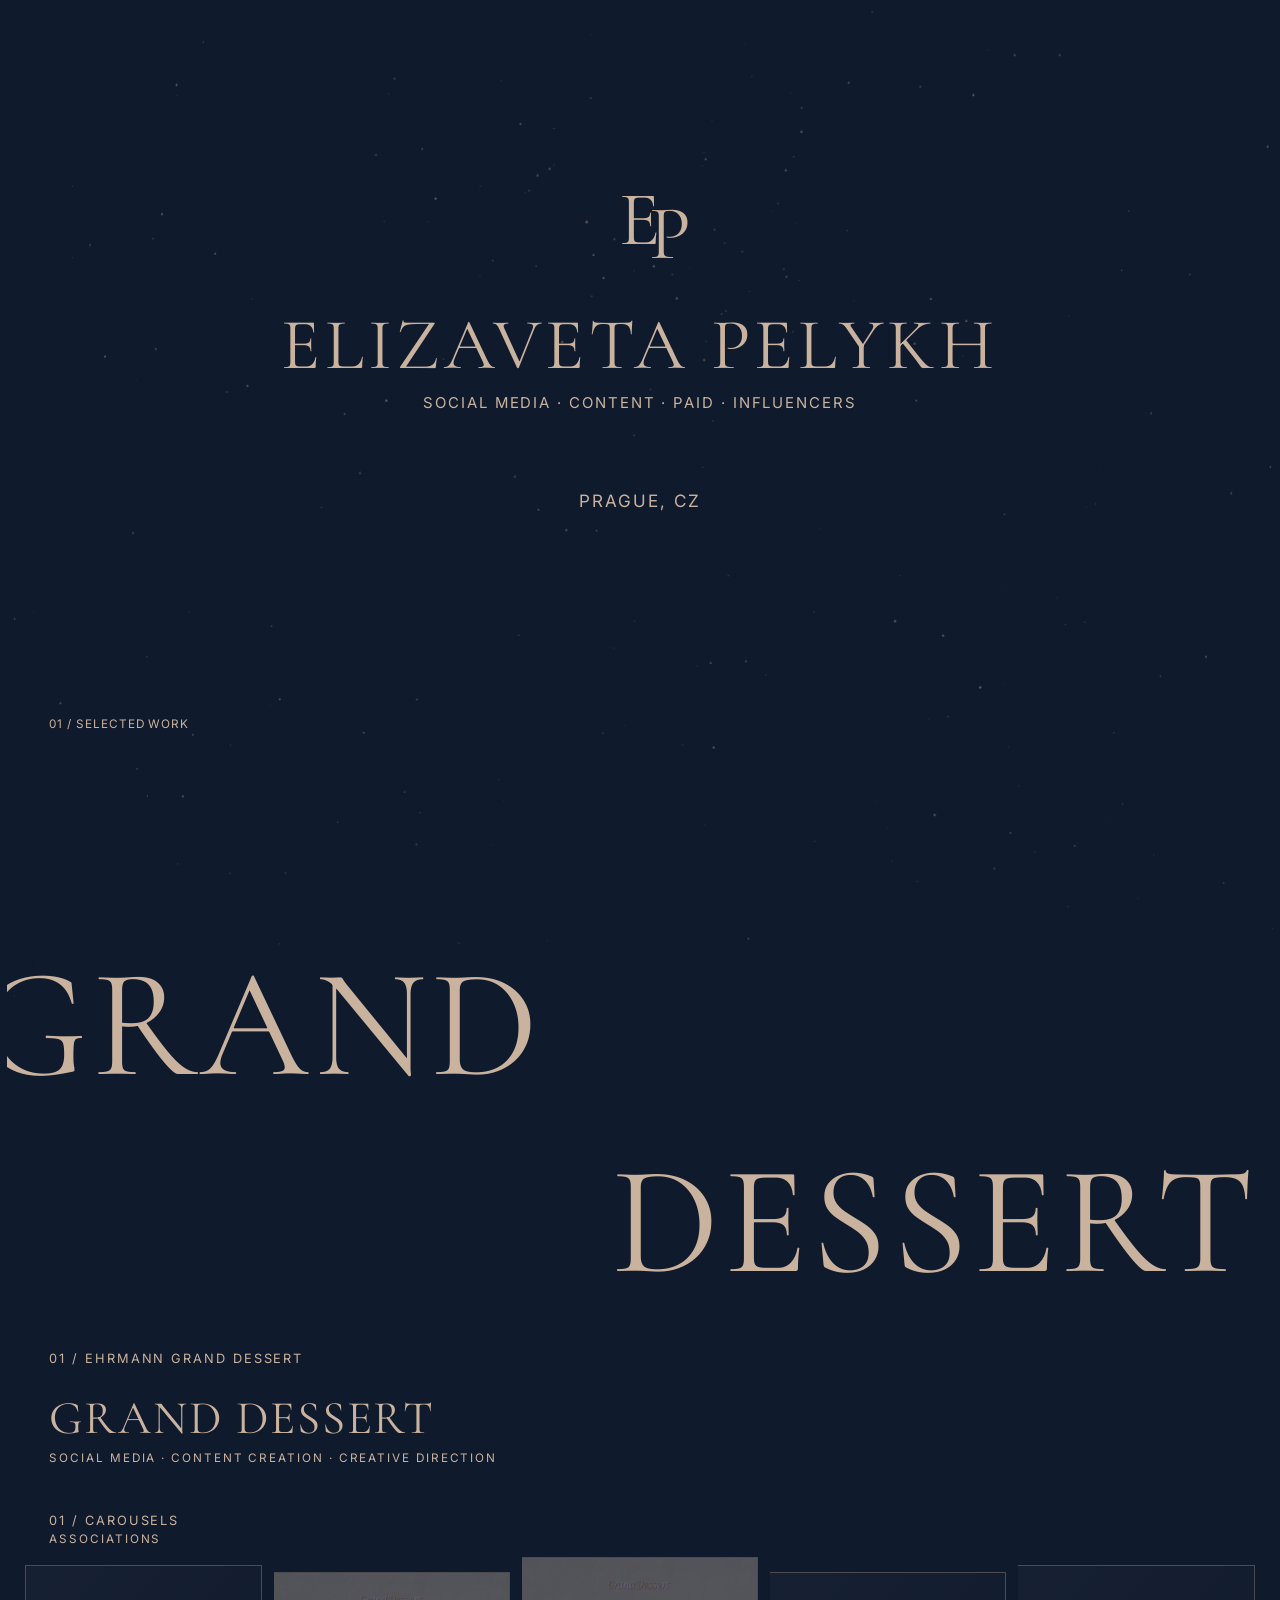
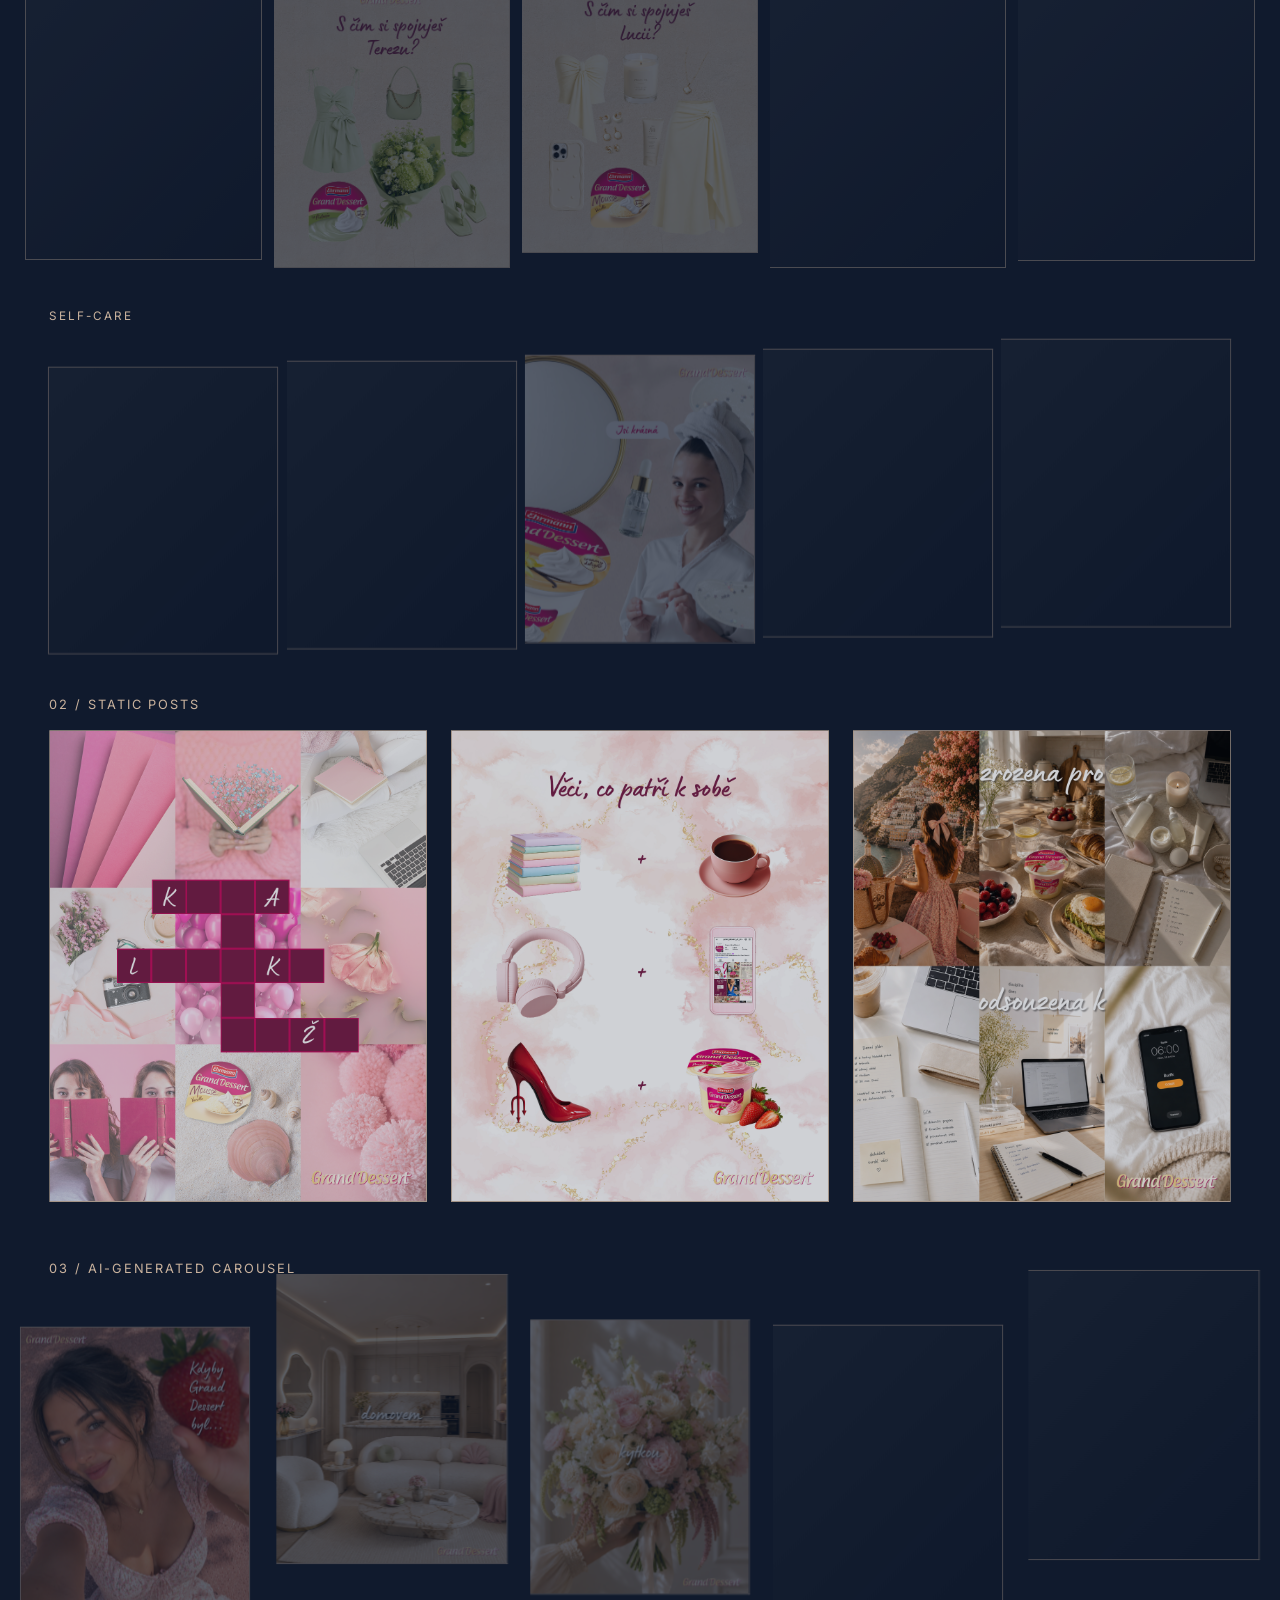
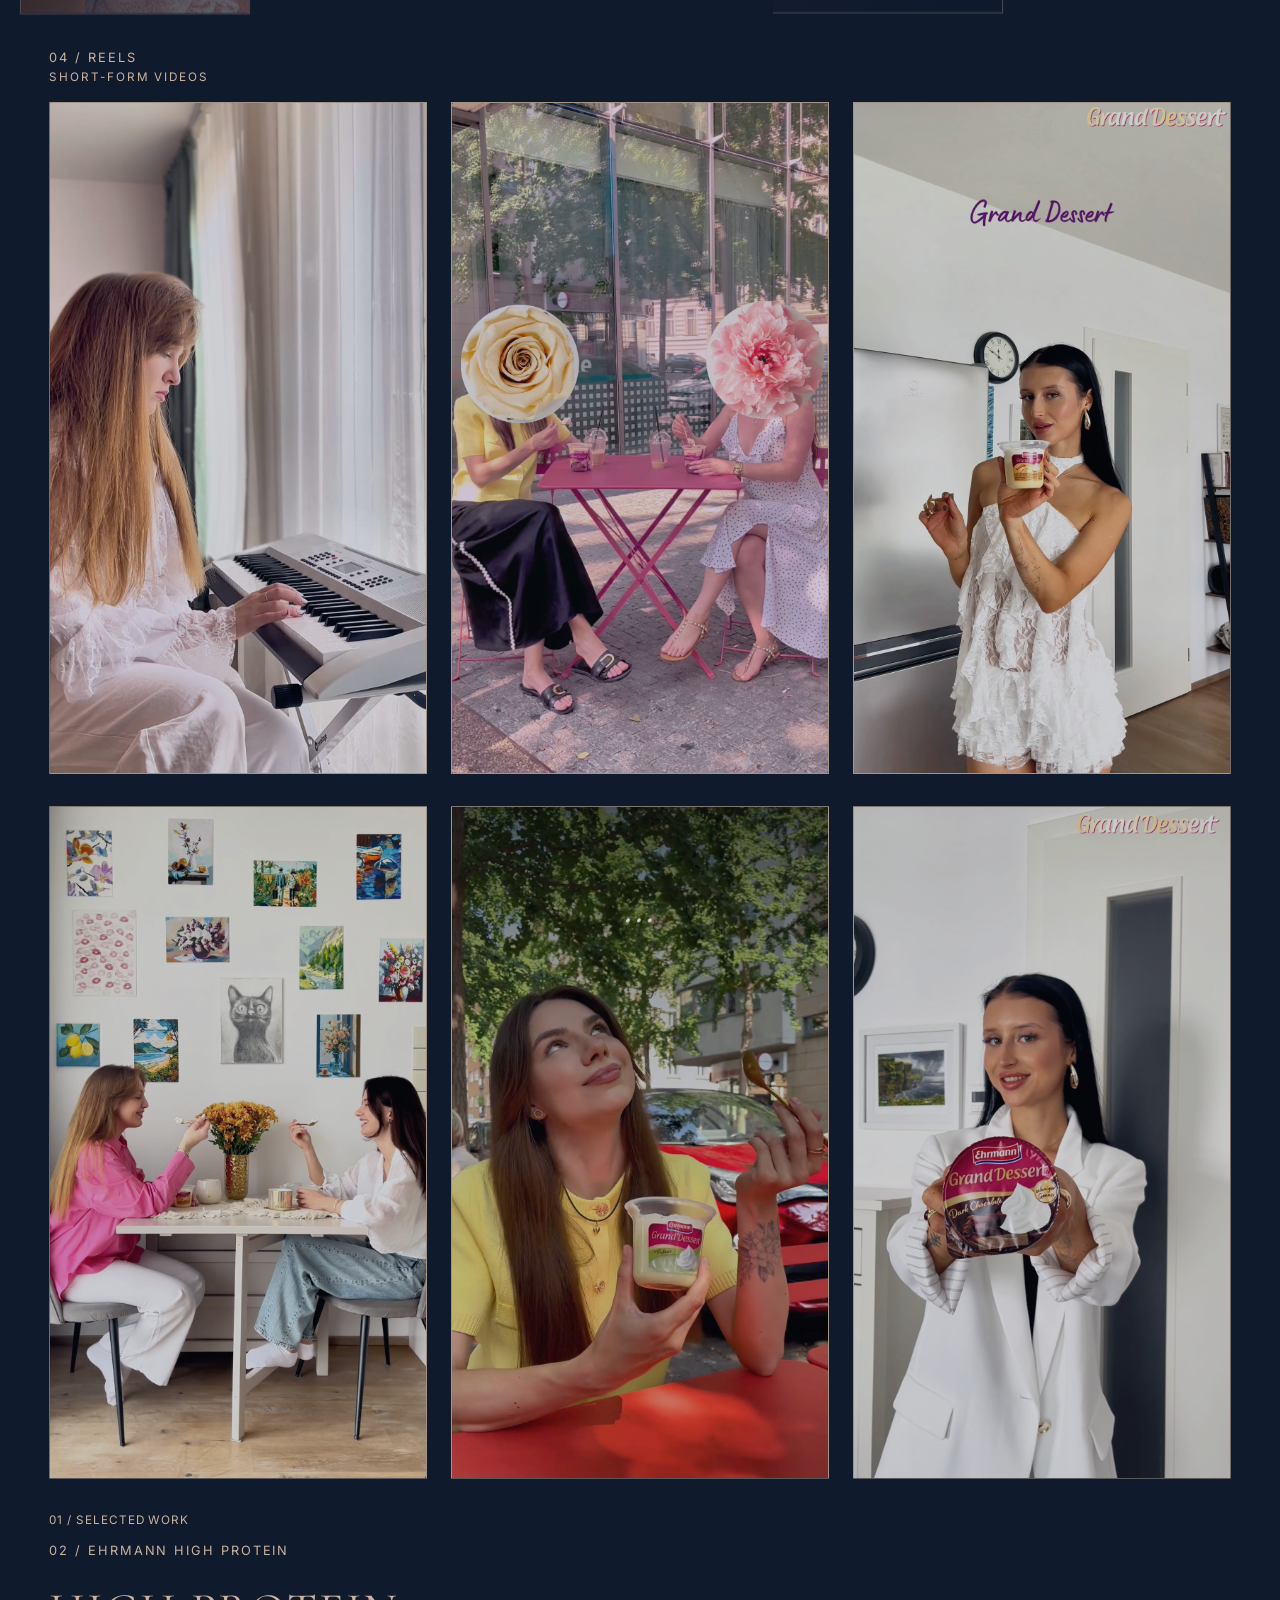
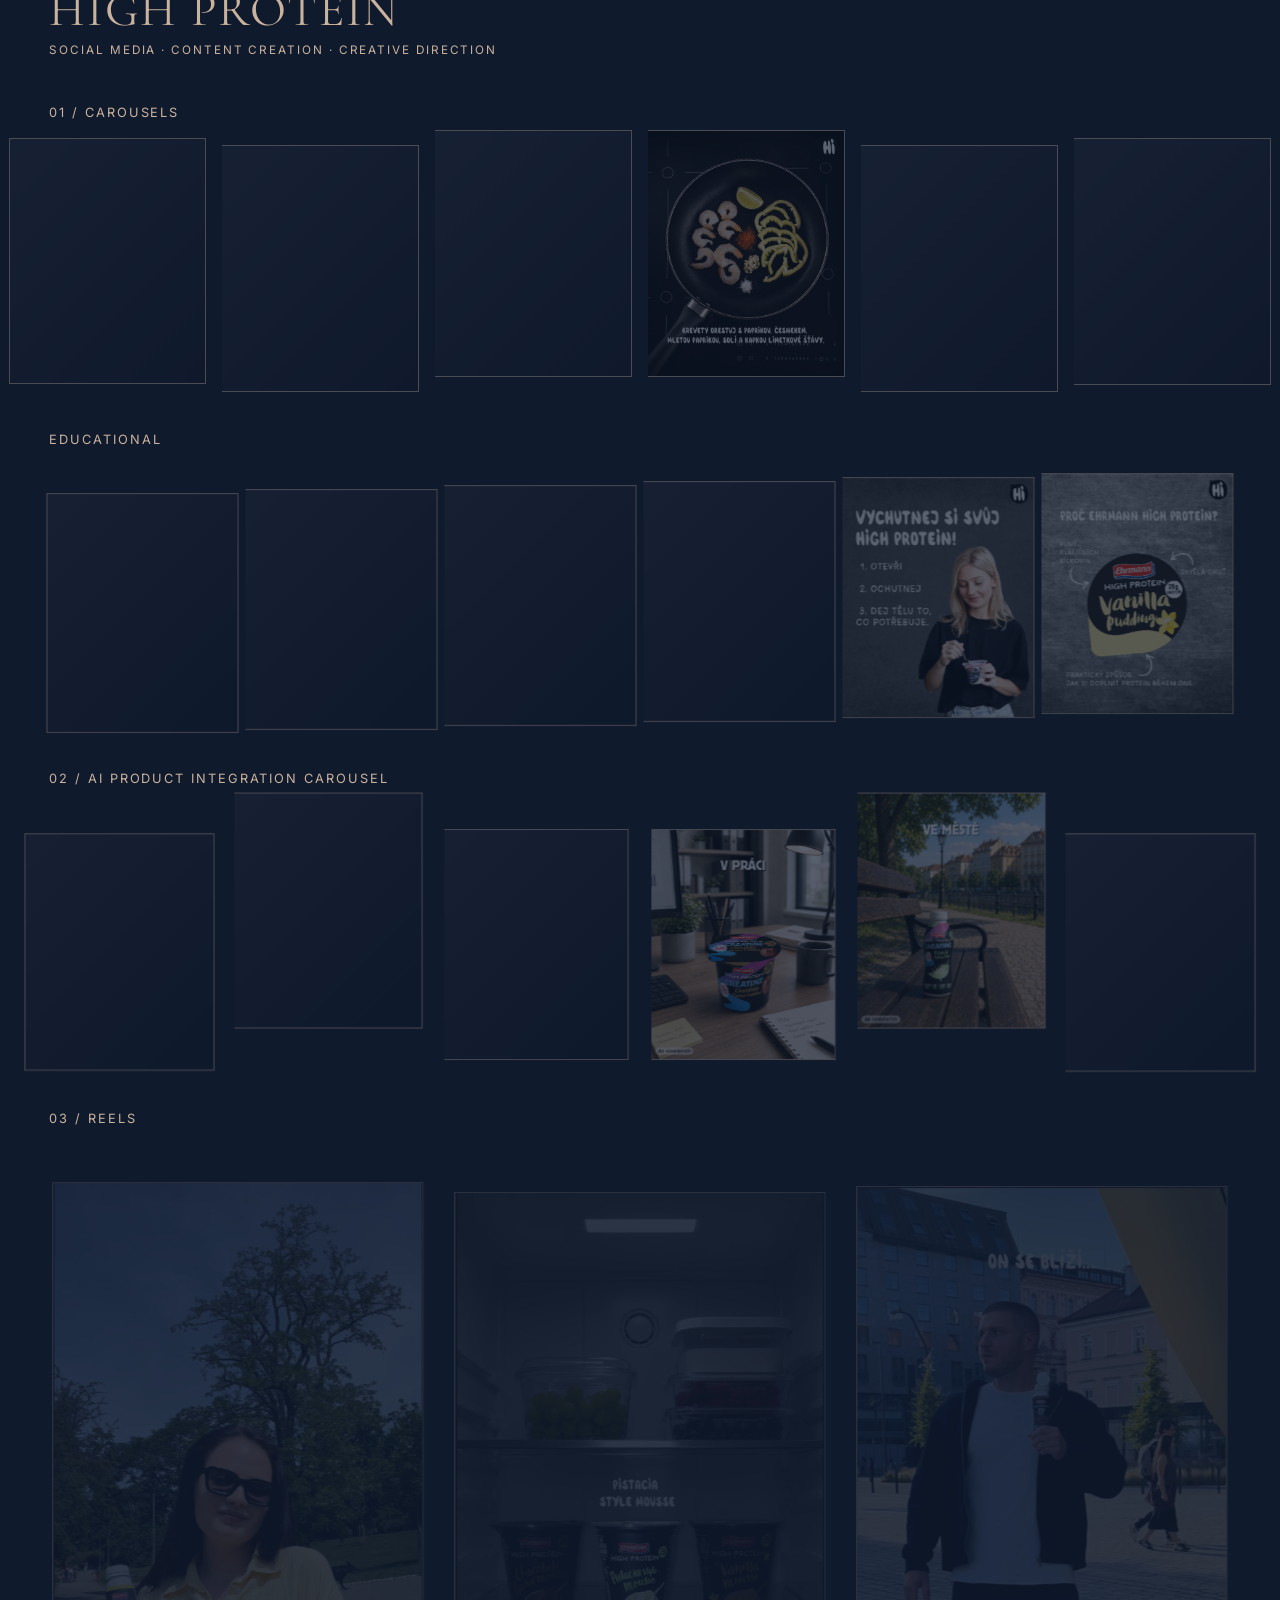
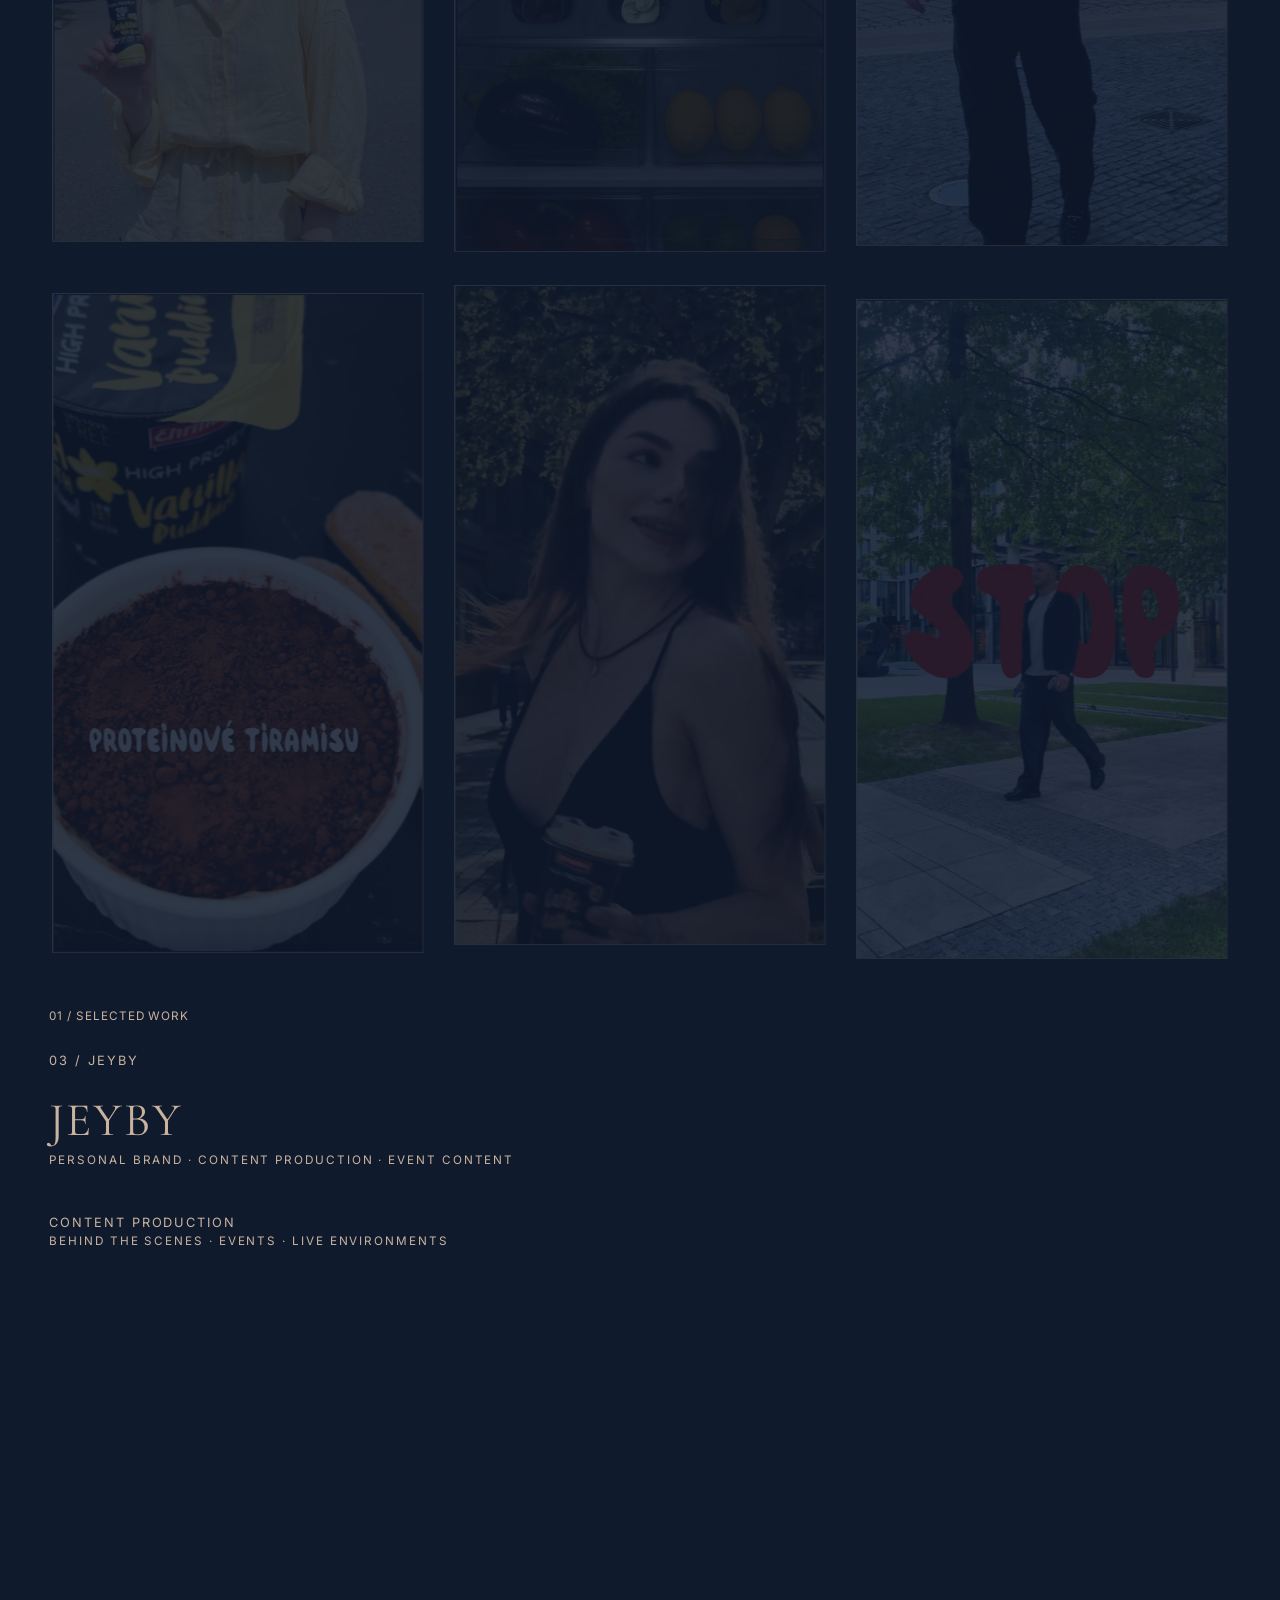
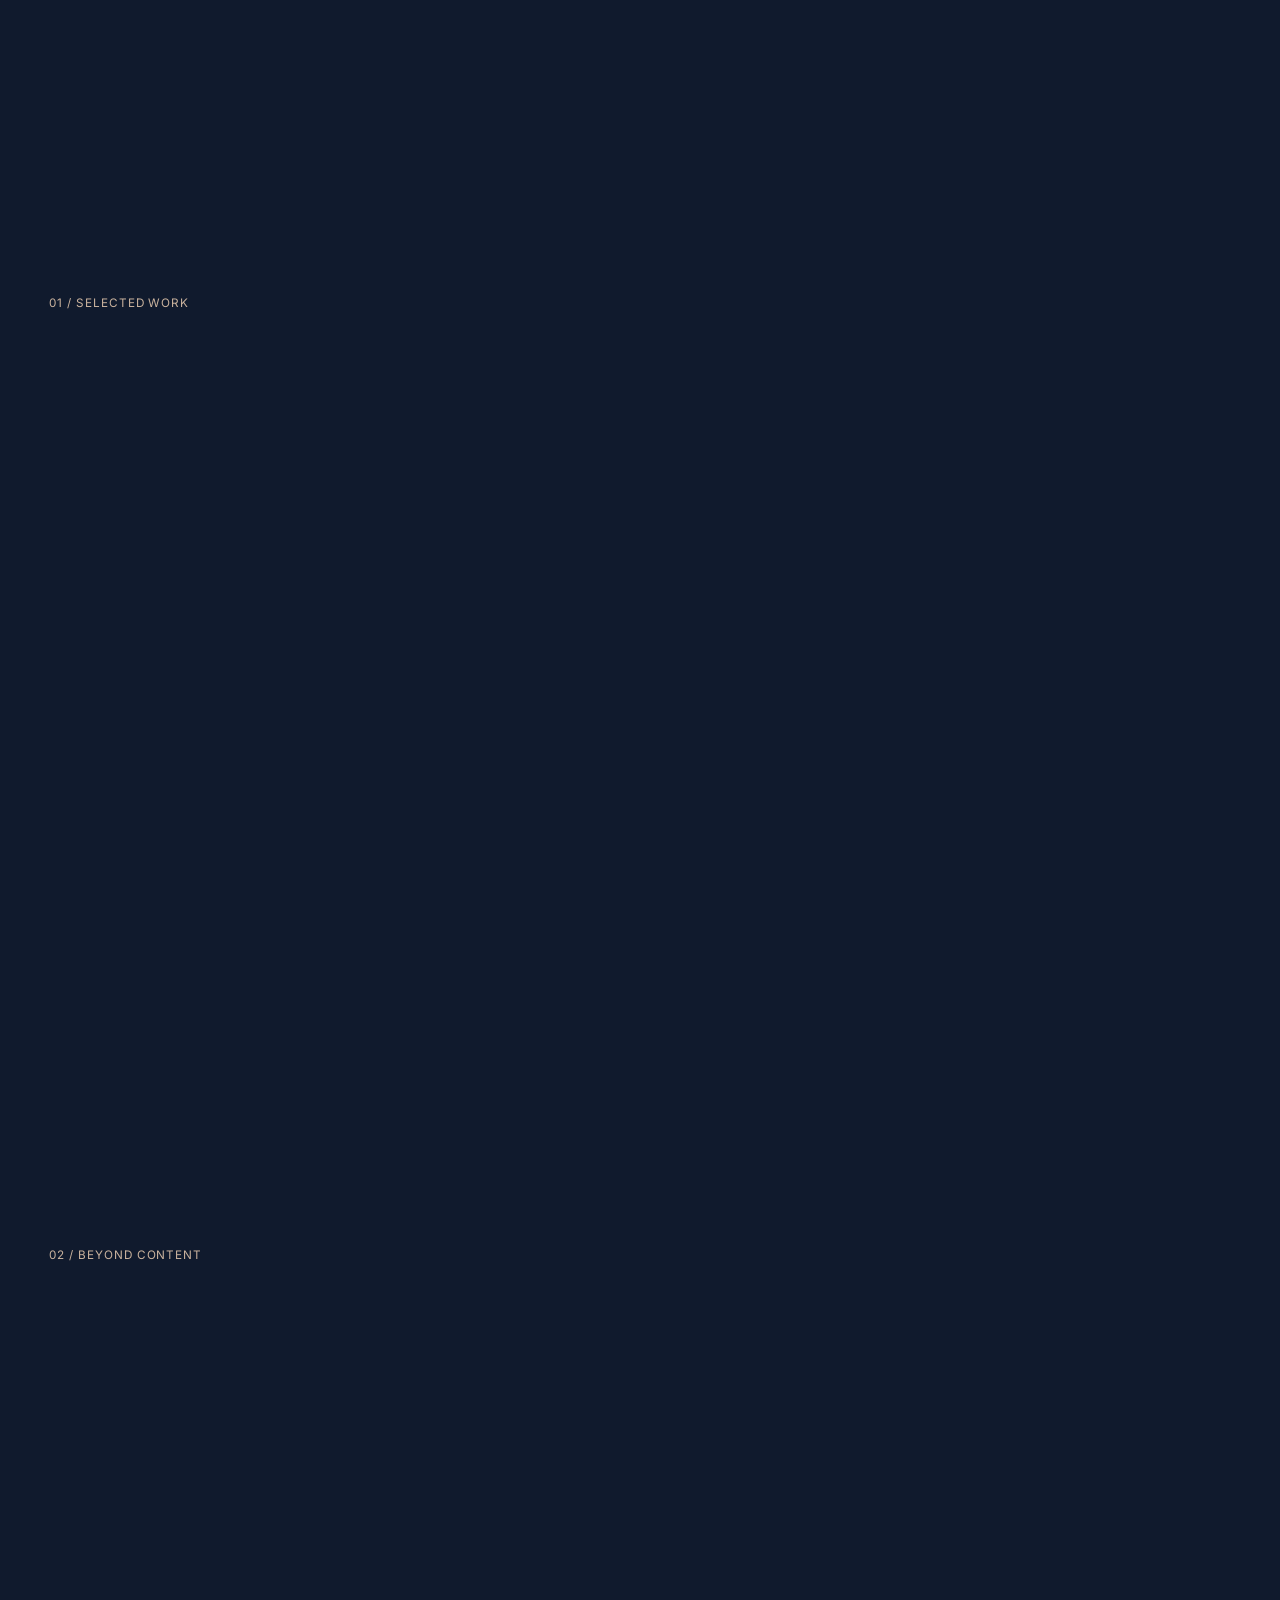
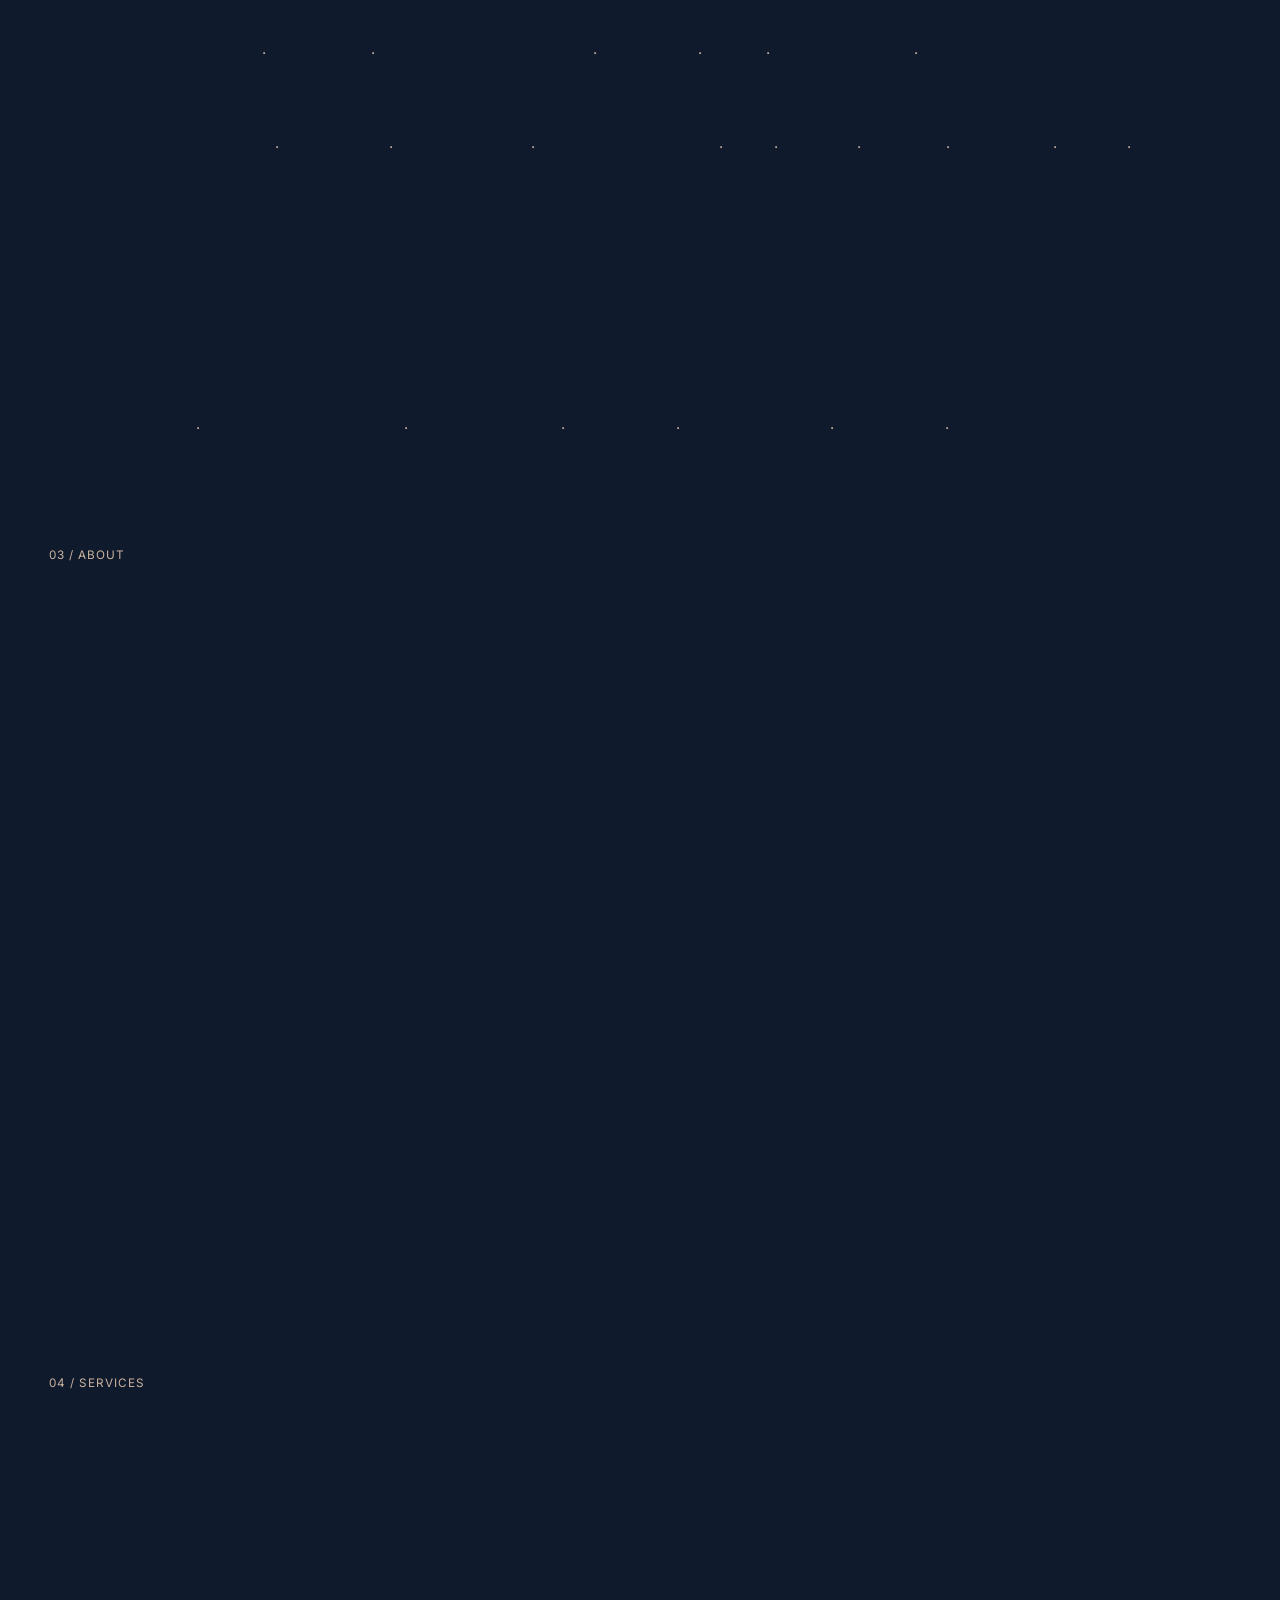
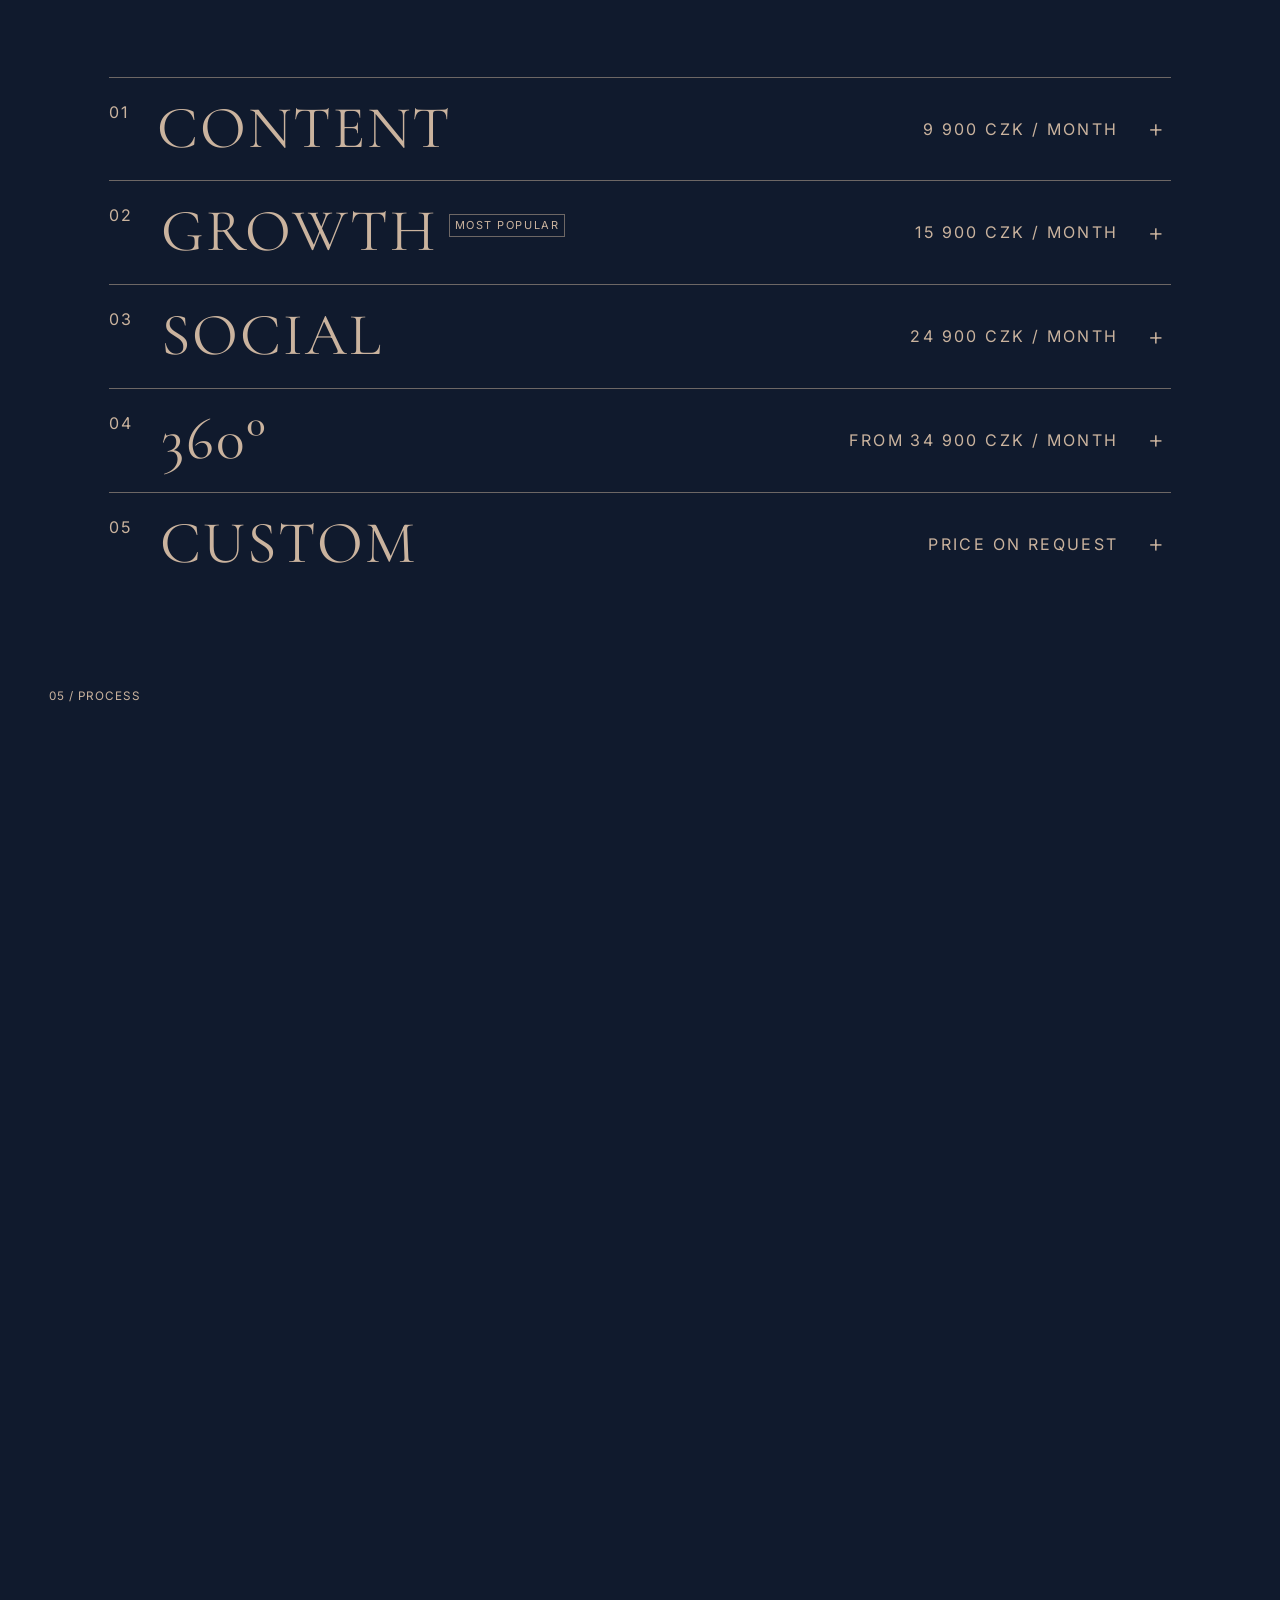
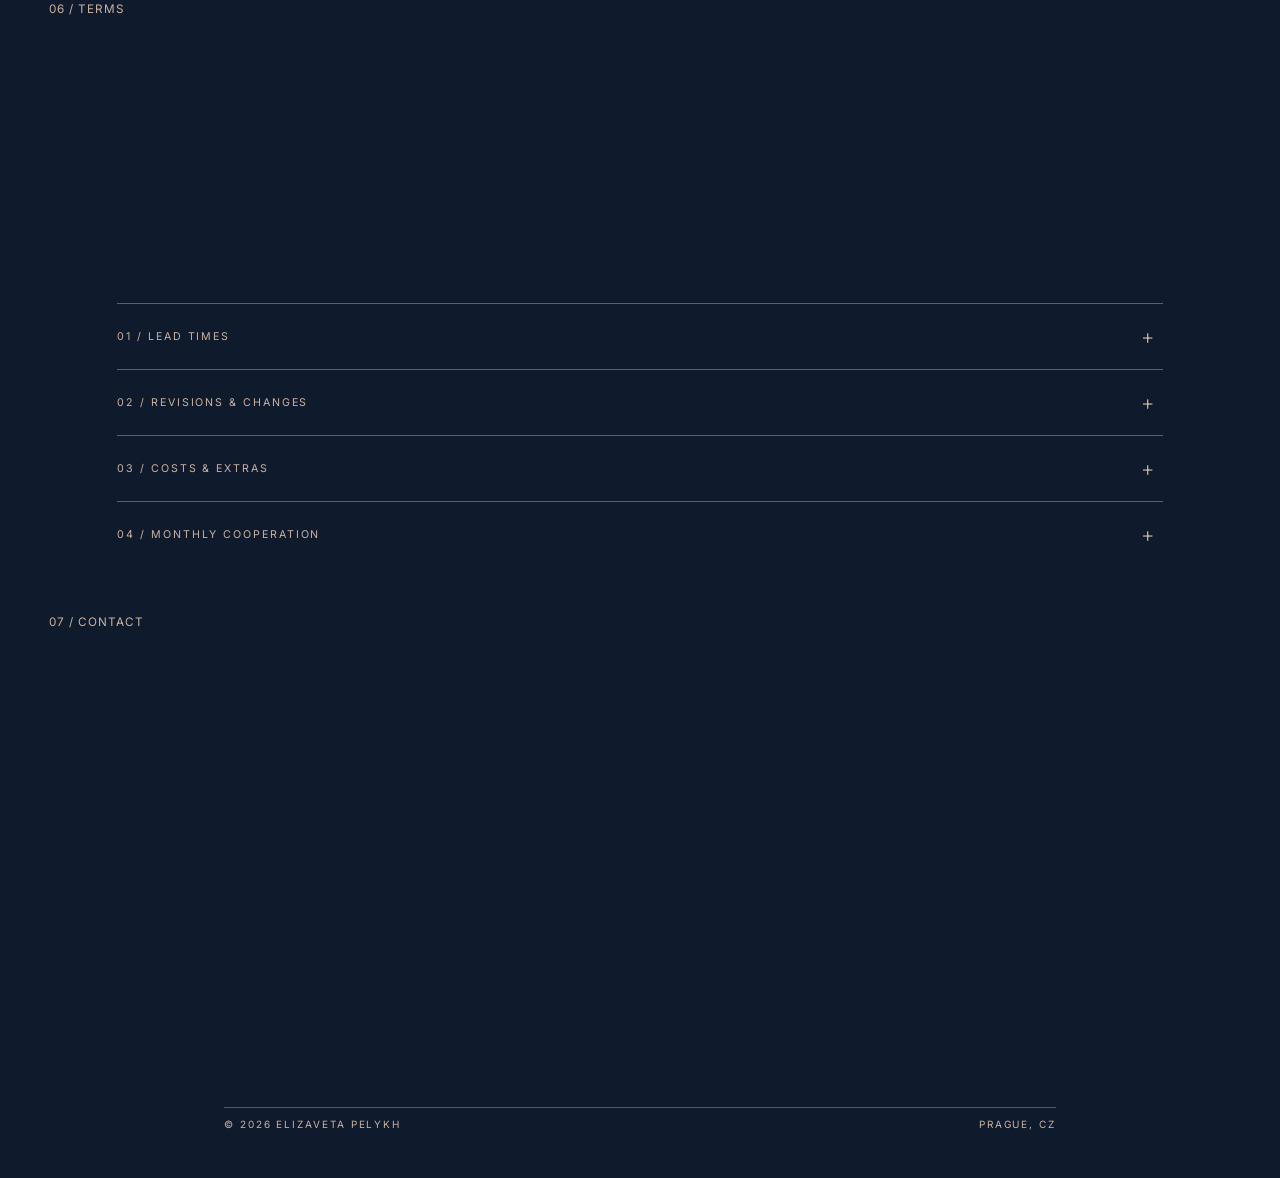
==== index.html @ 49897db8 "Initial portfolio website" ====
<!doctype html>
<html lang="en">
<head>
<meta charset="utf-8"><meta name="viewport" content="width=device-width,initial-scale=1">
<title>Elizaveta Pelykh — Social Media & Content</title>
<link rel="preconnect" href="https://fonts.googleapis.com"><link rel="preconnect" href="https://fonts.gstatic.com" crossorigin>
<link href="https://fonts.googleapis.com/css2?family=Cormorant+Garamond:ital,wght@0,400;1,400&family=Inter:wght@400;500&display=swap" rel="stylesheet">
<link rel="stylesheet" href="assets/style.css">
</head>
<body>
<div class="cursor-dot"></div>
<section class="hero navy" id="top"><div class="stars"></div><div class="hero-inner reveal"><div class="monogram"><span class="ep-e">E</span><span class="ep-p">P</span></div><h1>ELIZAVETA PELYKH</h1><div class="kicker"><span>SOCIAL MEDIA</span> · <span>CONTENT</span> · <span>PAID</span> · <span>INFLUENCERS</span></div><div class="place">PRAGUE, CZ</div></div></section>

<section class="selected sand" id="work">
<div class="section-no">01 / SELECTED WORK</div><div class="center-head reveal"><h2>SELECTED WORK</h2><em>Different brands, different voices.</em></div>
<div class="gd-intro motion-stage"><div class="grand">GRAND</div><div class="dessert">DESSERT</div></div>
<div class="case-head reveal"><div>01 / EHRMANN GRAND DESSERT</div><h3>GRAND DESSERT</h3><small>SOCIAL MEDIA · CONTENT CREATION · CREATIVE DIRECTION</small></div>
<div class="case-block"><div class="label">01 / CAROUSELS<br><small>ASSOCIATIONS</small></div><div class="media wide carousel-row" data-media="grand-associations" data-carousel-assembly="associations" data-media-focus-group>
<div class="media grand-real-media carousel-slot" data-media="grand-associations-01" data-media-focus-item tabindex="0" aria-label="Associations visual 1"><img src="assets/Grand%20Dessert/Assosiations/01.png" alt="" width="1080" height="1350" loading="lazy" decoding="async"></div>
<div class="media grand-real-media carousel-slot" data-media="grand-associations-02" data-media-focus-item tabindex="0" aria-label="Associations visual 2"><img src="assets/Grand%20Dessert/Assosiations/02.png" alt="" width="1080" height="1350" loading="lazy" decoding="async"></div>
<div class="media grand-real-media carousel-slot" data-media="grand-associations-03" data-media-focus-item tabindex="0" aria-label="Associations visual 3"><img src="assets/Grand%20Dessert/Assosiations/03.png" alt="" width="1080" height="1350" loading="lazy" decoding="async"></div>
<div class="media grand-real-media carousel-slot" data-media="grand-associations-04" data-media-focus-item tabindex="0" aria-label="Associations visual 4"><img src="assets/Grand%20Dessert/Assosiations/04.png" alt="" width="1080" height="1350" loading="lazy" decoding="async"></div>
<div class="media grand-real-media carousel-slot" data-media="grand-associations-05" data-media-focus-item tabindex="0" aria-label="Associations visual 5"><img src="assets/Grand%20Dessert/Assosiations/05.png" alt="" width="1080" height="1350" loading="lazy" decoding="async"></div>
</div><div class="label selfcare-label"><small>SELF-CARE</small></div><div class="media wide carousel-row" data-media="grand-selfcare" data-carousel-assembly="selfcare" data-media-focus-group>
<div class="media grand-real-media carousel-slot" data-media="grand-selfcare-01" data-media-focus-item tabindex="0" aria-label="Self-Care visual 1"><img src="assets/Grand%20Dessert/Self-care/01.png" alt="" width="1080" height="1350" loading="lazy" decoding="async"></div>
<div class="media grand-real-media carousel-slot" data-media="grand-selfcare-02" data-media-focus-item tabindex="0" aria-label="Self-Care visual 2"><img src="assets/Grand%20Dessert/Self-care/02.png" alt="" width="1080" height="1350" loading="lazy" decoding="async"></div>
<div class="media grand-real-media carousel-slot" data-media="grand-selfcare-03" data-media-focus-item tabindex="0" aria-label="Self-Care visual 3"><img src="assets/Grand%20Dessert/Self-care/03.png" alt="" width="1080" height="1350" loading="lazy" decoding="async"></div>
<div class="media grand-real-media carousel-slot" data-media="grand-selfcare-04" data-media-focus-item tabindex="0" aria-label="Self-Care visual 4"><img src="assets/Grand%20Dessert/Self-care/04.png" alt="" width="1080" height="1350" loading="lazy" decoding="async"></div>
<div class="media grand-real-media carousel-slot" data-media="grand-selfcare-05" data-media-focus-item tabindex="0" aria-label="Self-Care visual 5"><img src="assets/Grand%20Dessert/Self-care/05.png" alt="" width="1080" height="1350" loading="lazy" decoding="async"></div>
</div></div>
<div class="case-block"><div class="label">02 / STATIC POSTS</div><div class="grid three" data-media-focus-group><div class="media grand-real-media portrait" data-media="grand-static-1" data-media-focus-item tabindex="0" aria-label="Grand Dessert Static Post 01"><img src="assets/Grand%20Dessert/Static%20posts/01.png" alt="" width="1080" height="1350" loading="lazy" decoding="async"></div><div class="media grand-real-media portrait" data-media="grand-static-2" data-media-focus-item tabindex="0" aria-label="Grand Dessert Static Post 02"><img src="assets/Grand%20Dessert/Static%20posts/02.png" alt="" width="1080" height="1350" loading="lazy" decoding="async"></div><div class="media grand-real-media portrait" data-media="grand-static-3" data-media-focus-item tabindex="0" aria-label="Grand Dessert Static Post 03"><img src="assets/Grand%20Dessert/Static%20posts/03.png" alt="" width="1080" height="1350" loading="lazy" decoding="async"><span class="media-caption grand-static-note">AI ASSISTED</span></div></div></div>
<div class="case-block"><div class="label">03 / AI-GENERATED CAROUSEL</div><div class="media wide short carousel-row" data-media="grand-ai" data-carousel-assembly="ai">
<div class="media grand-real-media carousel-slot" data-media="grand-ai-01" aria-label="AI Carousel visual 1"><img src="assets/Grand%20Dessert/AI-generated%20carousel/01.png" alt="" width="1080" height="1350" loading="lazy" decoding="async"></div>
<div class="media grand-real-media carousel-slot" data-media="grand-ai-02" aria-label="AI Carousel visual 2"><img src="assets/Grand%20Dessert/AI-generated%20carousel/02.png" alt="" width="1080" height="1350" loading="lazy" decoding="async"></div>
<div class="media grand-real-media carousel-slot" data-media="grand-ai-03" aria-label="AI Carousel visual 3"><img src="assets/Grand%20Dessert/AI-generated%20carousel/03.png" alt="" width="1080" height="1350" loading="lazy" decoding="async"></div>
<div class="media grand-real-media carousel-slot" data-media="grand-ai-04" aria-label="AI Carousel visual 4"><img src="assets/Grand%20Dessert/AI-generated%20carousel/04.png" alt="" width="1080" height="1350" loading="lazy" decoding="async"></div>
<div class="media grand-real-media carousel-slot" data-media="grand-ai-05" aria-label="AI Carousel visual 5"><img src="assets/Grand%20Dessert/AI-generated%20carousel/05.png" alt="" width="1080" height="1350" loading="lazy" decoding="async"></div>
</div></div>
<div class="case-block"><div class="label">04 / REELS<br><small>SHORT-FORM VIDEOS</small></div><div class="grid three two-rows" data-media-focus-group><div class="media grand-real-media reel" data-media="grand-reel-1" data-media-focus-item tabindex="0" aria-label="Grand Dessert Reel 01"><video src="assets/Grand%20Dessert/Reels/01.mp4" poster="assets/Grand%20Dessert/Reels/01%20-%20cover.png" muted playsinline preload="none" aria-hidden="true"></video><img class="grand-reel-cover" src="assets/Grand%20Dessert/Reels/01%20-%20cover.png" alt="" loading="lazy" decoding="async"></div><div class="media grand-real-media reel" data-media="grand-reel-2" data-media-focus-item tabindex="0" aria-label="Grand Dessert Reel 02"><video src="assets/Grand%20Dessert/Reels/02.mp4" poster="assets/Grand%20Dessert/Reels/02%20-%20cover.png" muted playsinline preload="none" aria-hidden="true"></video><img class="grand-reel-cover" src="assets/Grand%20Dessert/Reels/02%20-%20cover.png" alt="" loading="lazy" decoding="async"></div><div class="media grand-real-media reel" data-media="grand-reel-3" data-media-focus-item tabindex="0" aria-label="Grand Dessert Reel 03"><video src="assets/Grand%20Dessert/Reels/03.mp4" poster="assets/Grand%20Dessert/Reels/03%20-%20cover.png" muted playsinline preload="none" aria-hidden="true"></video><img class="grand-reel-cover" src="assets/Grand%20Dessert/Reels/03%20-%20cover.png" alt="" loading="lazy" decoding="async"></div><div class="media grand-real-media reel" data-media="grand-reel-4" data-media-focus-item tabindex="0" aria-label="Grand Dessert Reel 04"><video src="assets/Grand%20Dessert/Reels/04.mp4" poster="assets/Grand%20Dessert/Reels/04%20-%20cover.png" muted playsinline preload="none" aria-hidden="true"></video><img class="grand-reel-cover" src="assets/Grand%20Dessert/Reels/04%20-%20cover.png" alt="" loading="lazy" decoding="async"></div><div class="media grand-real-media reel" data-media="grand-reel-5" data-media-focus-item tabindex="0" aria-label="Grand Dessert Reel 05"><video src="assets/Grand%20Dessert/Reels/05.mp4" poster="assets/Grand%20Dessert/Reels/05%20-%20cover.png" muted playsinline preload="none" aria-hidden="true"></video><img class="grand-reel-cover" src="assets/Grand%20Dessert/Reels/05%20-%20cover.png" alt="" loading="lazy" decoding="async"></div><div class="media grand-real-media reel" data-media="grand-reel-6" data-media-focus-item tabindex="0" aria-label="Grand Dessert Reel 06"><video src="assets/Grand%20Dessert/Reels/06.mp4" poster="assets/Grand%20Dessert/Reels/06%20-%20cover.png" muted playsinline preload="none" aria-hidden="true"></video><img class="grand-reel-cover" src="assets/Grand%20Dessert/Reels/06%20-%20cover.png" alt="" loading="lazy" decoding="async"></div></div></div>
</section>

<section class="case navy" id="high-protein"><div class="section-no">01 / SELECTED WORK</div><div class="case-head reveal"><div>02 / EHRMANN HIGH PROTEIN</div><h3>HIGH PROTEIN</h3><small>SOCIAL MEDIA · CONTENT CREATION · CREATIVE DIRECTION</small></div><div class="case-block"><div class="label">01 / CAROUSELS</div><div class="media wide carousel-row" data-media="protein-carousel-1" data-carousel-assembly="recipe" data-protein-focus-group>
<div class="media carousel-slot" data-media="protein-recipe-01" data-protein-focus-item tabindex="0" aria-label="Recipe visual 1"><img src="assets/High%20Protein/Recipe/01.png" width="1080" height="1350" alt="" loading="lazy" decoding="async"></div>
<div class="media carousel-slot" data-media="protein-recipe-02" data-protein-focus-item tabindex="0" aria-label="Recipe visual 2"><img src="assets/High%20Protein/Recipe/02.png" width="1080" height="1350" alt="" loading="lazy" decoding="async"></div>
<div class="media carousel-slot" data-media="protein-recipe-03" data-protein-focus-item tabindex="0" aria-label="Recipe visual 3"><img src="assets/High%20Protein/Recipe/03.png" width="1080" height="1350" alt="" loading="lazy" decoding="async"></div>
<div class="media carousel-slot" data-media="protein-recipe-04" data-protein-focus-item tabindex="0" aria-label="Recipe visual 4"><img src="assets/High%20Protein/Recipe/04.png" width="1080" height="1350" alt="" loading="lazy" decoding="async"></div>
<div class="media carousel-slot" data-media="protein-recipe-05" data-protein-focus-item tabindex="0" aria-label="Recipe visual 5"><img src="assets/High%20Protein/Recipe/05.png" width="1080" height="1350" alt="" loading="lazy" decoding="async"></div>
<div class="media carousel-slot" data-media="protein-recipe-06" data-protein-focus-item tabindex="0" aria-label="Recipe visual 6"><img src="assets/High%20Protein/Recipe/06.png" width="1080" height="1350" alt="" loading="lazy" decoding="async"></div>
</div><div class="label educational-label">EDUCATIONAL</div><div class="media wide carousel-row" data-media="protein-carousel-2" data-carousel-assembly="educational" data-protein-focus-group>
<div class="media carousel-slot" data-media="protein-educational-01" data-protein-focus-item tabindex="0" aria-label="Educational visual 1"><img src="assets/High%20Protein/Educational/01.png" width="1080" height="1350" alt="" loading="lazy" decoding="async"></div>
<div class="media carousel-slot" data-media="protein-educational-02" data-protein-focus-item tabindex="0" aria-label="Educational visual 2"><img src="assets/High%20Protein/Educational/02.png" width="1080" height="1350" alt="" loading="lazy" decoding="async"></div>
<div class="media carousel-slot" data-media="protein-educational-03" data-protein-focus-item tabindex="0" aria-label="Educational visual 3"><img src="assets/High%20Protein/Educational/03.png" width="1080" height="1350" alt="" loading="lazy" decoding="async"></div>
<div class="media carousel-slot" data-media="protein-educational-04" data-protein-focus-item tabindex="0" aria-label="Educational visual 4"><img src="assets/High%20Protein/Educational/04.png" width="1080" height="1350" alt="" loading="lazy" decoding="async"></div>
<div class="media carousel-slot" data-media="protein-educational-05" data-protein-focus-item tabindex="0" aria-label="Educational visual 5"><img src="assets/High%20Protein/Educational/05.png" width="1080" height="1350" alt="" loading="lazy" decoding="async"></div>
<div class="media carousel-slot" data-media="protein-educational-06" data-protein-focus-item tabindex="0" aria-label="Educational visual 6"><img src="assets/High%20Protein/Educational/06.png" width="1080" height="1350" alt="" loading="lazy" decoding="async"></div>
</div></div><div class="case-block"><div class="label">02 / AI PRODUCT INTEGRATION CAROUSEL</div><div class="media wide short carousel-row" data-media="protein-ai" data-carousel-assembly="protein-ai" data-protein-focus-group>
<div class="media carousel-slot" data-media="protein-ai-01" aria-label="AI product integration visual 1" data-protein-focus-item tabindex="0"><img src="assets/High%20Protein/AI%20product%20integration%20carousel/01.png" width="1080" height="1350" alt="" loading="lazy" decoding="async"></div>
<div class="media carousel-slot" data-media="protein-ai-02" aria-label="AI product integration visual 2" data-protein-focus-item tabindex="0"><img src="assets/High%20Protein/AI%20product%20integration%20carousel/02.png" width="1080" height="1350" alt="" loading="lazy" decoding="async"></div>
<div class="media carousel-slot" data-media="protein-ai-03" aria-label="AI product integration visual 3" data-protein-focus-item tabindex="0"><img src="assets/High%20Protein/AI%20product%20integration%20carousel/03.png" width="1080" height="1350" alt="" loading="lazy" decoding="async"></div>
<div class="media carousel-slot" data-media="protein-ai-04" aria-label="AI product integration visual 4" data-protein-focus-item tabindex="0"><img src="assets/High%20Protein/AI%20product%20integration%20carousel/04.png" width="1080" height="1350" alt="" loading="lazy" decoding="async"></div>
<div class="media carousel-slot" data-media="protein-ai-05" aria-label="AI product integration visual 5" data-protein-focus-item tabindex="0"><img src="assets/High%20Protein/AI%20product%20integration%20carousel/05.png" width="1080" height="1350" alt="" loading="lazy" decoding="async"></div>
<div class="media carousel-slot" data-media="protein-ai-06" aria-label="AI product integration visual 6" data-protein-focus-item tabindex="0"><img src="assets/High%20Protein/AI%20product%20integration%20carousel/06.png" width="1080" height="1350" alt="" loading="lazy" decoding="async"></div>
</div></div><div class="case-block"><div class="label">03 / REELS</div><div class="grid three two-rows" data-protein-reels-focus><div class="media-item" data-protein-reel-focus tabindex="0" aria-label="High Protein Reel 01; click or press Enter for audio"><div class="media reel protein-real-reel" data-media="protein-reel-1"><video src="assets/High%20Protein/Reels/01.mp4" poster="assets/High%20Protein/Reels/01%20-%20cover.png" muted playsinline preload="none" aria-hidden="true"></video><img class="protein-reel-cover" src="assets/High%20Protein/Reels/01%20-%20cover.png" alt="" loading="lazy" decoding="async"></div></div><div class="media-item" data-protein-reel-focus tabindex="0" aria-label="High Protein Reel 02; click or press Enter for audio"><div class="media reel protein-real-reel" data-media="protein-reel-2"><video src="assets/High%20Protein/Reels/02.mp4" poster="assets/High%20Protein/Reels/02%20-%20cover.png" muted playsinline preload="none" aria-hidden="true"></video><img class="protein-reel-cover" src="assets/High%20Protein/Reels/02%20-%20cover.png" alt="" loading="lazy" decoding="async"></div></div><div class="media-item" data-protein-reel-focus tabindex="0" aria-label="High Protein Reel 03; click or press Enter for audio"><div class="media reel protein-real-reel" data-media="protein-reel-3"><video src="assets/High%20Protein/Reels/03.mp4" poster="assets/High%20Protein/Reels/03%20-%20cover.png" muted playsinline preload="none" aria-hidden="true"></video><img class="protein-reel-cover" src="assets/High%20Protein/Reels/03%20-%20cover.png" alt="" loading="lazy" decoding="async"></div></div><div class="media-item" data-protein-reel-focus tabindex="0" aria-label="High Protein Reel 04; click or press Enter for audio"><div class="media reel protein-real-reel" data-media="protein-reel-4"><video src="assets/High%20Protein/Reels/04.mp4" poster="assets/High%20Protein/Reels/04%20-%20cover.png" muted playsinline preload="none" aria-hidden="true"></video><img class="protein-reel-cover" src="assets/High%20Protein/Reels/04%20-%20cover.png" alt="" loading="lazy" decoding="async"></div></div><div class="media-item" data-protein-reel-focus tabindex="0" aria-label="High Protein Reel 05; click or press Enter for audio"><div class="media reel protein-real-reel" data-media="protein-reel-5"><video src="assets/High%20Protein/Reels/05.mp4" poster="assets/High%20Protein/Reels/05%20-%20cover.png" muted playsinline preload="none" aria-hidden="true"></video><img class="protein-reel-cover" src="assets/High%20Protein/Reels/05%20-%20cover.png" alt="" loading="lazy" decoding="async"></div></div><div class="media-item" data-protein-reel-focus tabindex="0" aria-label="High Protein Reel 06; click or press Enter for audio"><div class="media reel protein-real-reel" data-media="protein-reel-6"><video src="assets/High%20Protein/Reels/06.mp4" poster="assets/High%20Protein/Reels/06%20-%20cover.png" muted playsinline preload="none" aria-hidden="true"></video><img class="protein-reel-cover" src="assets/High%20Protein/Reels/06%20-%20cover.png" alt="" loading="lazy" decoding="async"></div></div></div></div></section>

<section class="case sand" id="jeyby"><div class="section-no">01 / SELECTED WORK</div><div class="case-head reveal"><div>03 / JEYBY</div><h3>JEYBY</h3><small>PERSONAL BRAND · CONTENT PRODUCTION · EVENT CONTENT</small></div><div class="case-block"><div class="label">CONTENT PRODUCTION<br><small>BEHIND THE SCENES · EVENTS · LIVE ENVIRONMENTS</small></div><div class="grid four"><div class="media-item"><div class="media reel project-real-reel" data-media="jeyby-event" tabindex="0" aria-label="JEYBY event visual"><video src="assets/Jeyby/01.MOV" poster="assets/Jeyby/01%20-%20cover.png" muted playsinline preload="none" aria-hidden="true"></video><img class="project-reel-cover" src="assets/Jeyby/01%20-%20cover.png" alt="" loading="lazy" decoding="async"></div><div class="media-caption">ČERNÝ ANDĚL · EVENT</div></div><div class="media-item"><div class="media reel project-real-reel" data-media="jeyby-outdoor" tabindex="0" aria-label="JEYBY outdoor visual"><video src="assets/Jeyby/02.MOV" poster="assets/Jeyby/02%20-%20cover.png" muted playsinline preload="none" aria-hidden="true"></video><img class="project-reel-cover" src="assets/Jeyby/02%20-%20cover.png" alt="" loading="lazy" decoding="async"></div><div class="media-caption">OUTDOOR · BEHIND THE SCENES</div></div><div class="media-item"><div class="media reel project-real-reel" data-media="jeyby-studio" tabindex="0" aria-label="JEYBY studio visual"><video src="assets/Jeyby/03.MOV" poster="assets/Jeyby/03%20-%20cover.png" muted playsinline preload="none" aria-hidden="true"></video><img class="project-reel-cover" src="assets/Jeyby/03%20-%20cover.png" alt="" loading="lazy" decoding="async"></div><div class="media-caption">STUDIO · BEHIND THE SCENES</div></div><div class="media-item"><div class="media reel project-real-reel" data-media="jeyby-stage" tabindex="0" aria-label="JEYBY stage visual"><video src="assets/Jeyby/04.MOV" poster="assets/Jeyby/04%20-%20cover.png" muted playsinline preload="none" aria-hidden="true"></video><img class="project-reel-cover" src="assets/Jeyby/04%20-%20cover.png" alt="" loading="lazy" decoding="async"></div><div class="media-caption">STAGE · CONCERT REHEARSAL</div></div></div></div></section>

<section class="case navy" id="jakub"><div class="section-no">01 / SELECTED WORK</div><div class="case-head reveal"><div>04 / JAKUB DOHNAL</div><h3>JAKUB DOHNAL</h3><small>PERSONAL BRAND · SOCIAL-FIRST CONTENT · ORGANIC PERFORMANCE</small></div><div class="case-block"><div class="label">ORGANIC PERFORMANCE<br><small>~26K FOLLOWERS · REELS REACHING UP TO 384K ORGANIC VIEWS</small></div><div class="grid four"><div class="media-item"><div class="media reel project-real-reel" data-media="jakub-1" tabindex="0" aria-label="Jakub Dohnal Reel 01; click or press Enter for audio"><video src="assets/Jakub%20Dohnal/01.MOV" poster="assets/Jakub%20Dohnal/01%20-%20cover.png" muted playsinline preload="none" aria-hidden="true"></video><img class="project-reel-cover" src="assets/Jakub%20Dohnal/01%20-%20cover.png" alt="" loading="lazy" decoding="async"></div><div class="media-caption">SOCIAL-FIRST CONTENT</div></div><div class="media-item"><div class="media reel project-real-reel" data-media="jakub-2" tabindex="0" aria-label="Jakub Dohnal Reel 02; click or press Enter for audio"><video src="assets/Jakub%20Dohnal/02.MOV" poster="assets/Jakub%20Dohnal/02%20-%20cover.png" muted playsinline preload="none" aria-hidden="true"></video><img class="project-reel-cover" src="assets/Jakub%20Dohnal/02%20-%20cover.png" alt="" loading="lazy" decoding="async"></div><div class="media-caption">91K<br>ORGANIC VIEWS</div></div><div class="media-item"><div class="media reel project-real-reel" data-media="jakub-3" tabindex="0" aria-label="Jakub Dohnal Reel 03; click or press Enter for audio"><video src="assets/Jakub%20Dohnal/03.MOV" poster="assets/Jakub%20Dohnal/03%20-%20cover.png" muted playsinline preload="none" aria-hidden="true"></video><img class="project-reel-cover" src="assets/Jakub%20Dohnal/03%20-%20cover.png" alt="" loading="lazy" decoding="async"></div><div class="media-caption">113K<br>ORGANIC VIEWS</div></div><div class="media-item"><div class="media reel project-real-reel" data-media="jakub-4" tabindex="0" aria-label="Jakub Dohnal Reel 04; click or press Enter for audio"><video src="assets/Jakub%20Dohnal/04.MOV" poster="assets/Jakub%20Dohnal/04%20-%20cover.png" muted playsinline preload="none" aria-hidden="true"></video><img class="project-reel-cover" src="assets/Jakub%20Dohnal/04%20-%20cover.png" alt="" loading="lazy" decoding="async"></div><div class="media-caption">384K<br>ORGANIC VIEWS</div></div></div></div></section>

<section class="beyond sand"><div class="section-no">02 / BEYOND CONTENT</div><div class="center-head reveal"><h2>CONTENT IS ONLY<br>PART OF THE JOB</h2><p>I also work across paid media and influencer marketing,<br>from setup and strategy to coordination, optimisation and reporting.</p></div><div class="text-columns reveal"><h4>PAID MEDIA</h4><p>CAMPAIGN SETUP · META ADS · PIXELS & CATALOGUES · CREATIVE · COPY · OPTIMISATION · REPORTING</p><h4>SELECTED CLIENT EXPERIENCE</h4><p>WOODCOTE GROUP · BAUSTORE · SIS-SYSTÉMY · GALERIE BUTOVICE · DBK · VITANA · DRWITT · EHRMANN · JEYBY · JAKUB DOHNAL AND A RANGE OF SMALLER BUSINESSES & INDEPENDENT BRANDS</p><h4>FEATURED TALENT & AMBASSADORS</h4><p>ADAM ONDRA — DRWITT<br>LUCIE VONDRÁČKOVÁ — EHRMANN GRAND DESSERT<br>JASMINA ALAGIČ — EHRMANN HIGH PROTEIN<br>HELENA VONDRÁČKOVÁ — JEYBY</p><h4>INFLUENCER MARKETING</h4><p>STRATEGY · CREATOR SELECTION · UGC SOURCING · OUTREACH · COORDINATION · REVISIONS · REPORTING</p></div></section>

<section class="about navy"><div class="section-no">03 / ABOUT</div><div class="about-grid"><h2 class="reveal">6+ YEARS IN SOCIAL<br>NEVER STUCK IN THE PAST</h2><div class="about-copy reveal"><em>Social moves fast.<br>So do I.</em><p>I’m a Prague-based social media specialist working across strategy, content creation, paid media and influencer marketing.</p><p>I create content for how people consume social media now — combining strategic thinking with hands-on production, from concept and creative direction to production and delivery.</p></div></div><div class="scope"><div>MY SCOPE</div><div class="scope-grid"><span>SOCIAL MEDIA STRATEGY</span><span>CONTENT CREATION</span><span>SOCIAL MEDIA MANAGEMENT</span><span>PAID MEDIA</span><span>INFLUENCER MARKETING</span><span>CREATIVE DIRECTION</span></div></div></section>

<section class="services sand"><div class="section-no">04 / SERVICES</div><div class="center-head reveal"><h2>WHAT CAN WE<br>CREATE TOGETHER?</h2><p>Flexible social media support for brands that need content, strategy or full-service social management.</p></div><div id="packages"></div></section>
<section class="process navy"><div class="section-no">05 / PROCESS</div><div class="center-head reveal"><h2>FROM FIRST MESSAGE<br>TO GOING LIVE</h2><p>A clear process, without unnecessary back-and-forth.</p></div><div class="steps"><div><small>01 / BRIEF</small><p>We define your goals, scope and what you actually need.</p></div><div><small>02 / PLAN</small><p>I turn it into a clear content plan, direction and next steps.</p></div><div><small>03 / CREATE</small><p>Production, editing and everything needed to bring the content to life.</p></div><div><small>04 / GO LIVE</small><p>Final approval, delivery or publishing, depending on the scope.</p></div></div></section>
<section class="terms sand"><div class="section-no">06 / TERMS</div><div class="center-head reveal"><h2>GOOD TO KNOW<br>BEFORE WE START</h2><p>A few practical details to keep the process clear for both sides.</p></div><div class="terms-grid"><div><small>01 / LEAD TIMES</small><h4>CONTENT · MIN. 2 WEEKS<br>GROWTH · MIN. 3 WEEKS<br>SOCIAL · MIN. 4 WEEKS<br>360° · MIN. 4–6 WEEKS<br>CUSTOM · DEPENDS ON SCOPE</h4><p>Lead time refers to preparation and onboarding before the agreed start or delivery date.</p></div><div><small>02 / REVISIONS & CHANGES</small><h4>UP TO 3 REVISION ROUNDS INCLUDED</h4><p>Changes to an approved concept or script that require a reshoot or new creative are billed separately.</p><h4>EXTRA SHOOTING IS BILLED SEPARATELY</h4></div><div><small>03 / COSTS & EXTRAS</small><h4>WEEKEND SHOOTS · BY AGREEMENT</h4><h4>PUBLIC HOLIDAYS · UNAVAILABLE</h4><h4>EXPRESS PROJECTS · +30%</h4><h4>THIRD-PARTY COSTS ARE NOT INCLUDED</h4><h4>TRAVEL OUTSIDE PRAGUE IS BILLED SEPARATELY</h4><h4>AD SPEND & INFLUENCER COSTS ARE NOT INCLUDED</h4></div><div><small>04 / MONTHLY COOPERATION</small><h4>3-MONTH COOPERATION RECOMMENDED</h4><p>For SOCIAL and 360°, a three-month cooperation is recommended to allow enough time for strategy, testing and optimisation.</p><h4>WORK STARTS AFTER CONFIRMATION & PREPAYMENT</h4><h4>OUT-OF-SCOPE WORK IS QUOTED SEPARATELY</h4></div></div></section>
<section class="contact navy"><div class="section-no">07 / CONTACT</div><div class="center-head reveal"><h2>HAVE SOMETHING<br>IN MIND?</h2><p>Tell me what you’re working on, and let’s see what we can create together.</p></div><div class="contact-info"><small>PHONE</small><a href="tel:+420776340522">+420 776 340 522</a><small>EMAIL</small><a href="mailto:pelykhelizaveta@gmail.com">PELYKHELIZAVETA@GMAIL.COM</a><small>LINKEDIN</small><a href="https://www.linkedin.com/in/elizaveta-pelykh/" target="_blank" rel="noopener noreferrer">VIEW PROFILE ↗</a></div><footer><span>© 2026 ELIZAVETA PELYKH</span><span>PRAGUE, CZ</span></footer></section>
<script src="assets/hero.js?v=closing-dust"></script><script src="assets/content.js"></script><script src="assets/app.js"></script><script src="assets/grand-ribbon.js"></script><script src="assets/high-protein-intro.js"></script><script src="assets/protein-runner.js"></script><script src="assets/jeyby-exposure.js"></script><script src="assets/jeyby-spotlight.js"></script><script src="assets/jakub-momentum.js"></script><script src="assets/jakub-impact.js"></script><script src="assets/beyond-chapter.js"></script><script src="assets/editorial-sequence.js"></script><script src="assets/final-chapters.js"></script><script src="assets/contact-atmosphere.js"></script>
<script src="assets/grand-media.js"></script>
<script src="assets/protein-media.js"></script>
<script src="assets/project-media.js"></script>
</body></html>
---- assets/style.css ----
:root{--navy:#101A2D;--sand:#cab39e;--cream:#f2e4d6;--pink:#d7a6a0}*{box-sizing:border-box}html{scroll-behavior:smooth}body{margin:0;background:var(--navy);color:var(--sand);font-family:Inter,sans-serif;letter-spacing:.12em}section{width:min(1200px,100%);margin:auto;padding:24px 40px;overflow:hidden}.navy{background:var(--navy);color:var(--sand)}.sand{background:var(--navy);color:var(--sand)}.section-no{font-size:9px;letter-spacing:.08em}.hero{height:650px;display:grid;place-items:center;position:relative}.hero-inner{text-align:center}.monogram{font:52px/1 Cormorant Garamond,serif;position:relative;margin-bottom:42px}.monogram span{position:absolute;transform:translate(-12px,14px)}h1,h2,h3{font-family:"Cormorant Garamond",serif;font-weight:400;margin:0}h1{font-size:48px;letter-spacing:.06em}.kicker{font-size:10px;margin-top:8px}.place{font-size:13px;margin-top:70px}.stars{position:absolute;inset:0;background-image:radial-gradient(#cab39e55 1px,transparent 1px);background-size:83px 71px;opacity:.45;animation:drift 18s linear infinite}@keyframes drift{to{background-position:83px 71px}}.center-head{text-align:center;padding:70px 0 55px}.center-head h2{font-size:58px;line-height:.88;letter-spacing:.04em}.center-head em{font:italic 20px Cormorant Garamond,serif}.center-head p{font-size:12px;line-height:1.55;letter-spacing:.15em}.gd-intro{height:650px;position:relative;margin:0 -40px}.grand,.dessert{position:absolute;font:400 145px/.86 Cormorant Garamond,serif;letter-spacing:.03em;z-index:2;will-change:transform}.grand{left:-30px;top:90px}.dessert{right:15px;top:345px}.plane{position:absolute;z-index:1}.p1{width:520px;height:175px;background:var(--pink);opacity:.18;transform:rotate(-7deg);left:40px;top:100px}.p2{width:760px;height:105px;background:var(--cream);opacity:.38;transform:rotate(5deg);right:-90px;top:355px}.case,.selected,.beyond,.about,.services,.process,.terms,.contact{min-height:700px}.case-head{margin:30px 0}.case-head>div,.label{font-size:10px}.case-head h3{font-size:44px;margin-top:24px}.case-head small,.label small{font-size:8px}.case-block{margin:34px 0}.media{display:grid;place-items:center;border:1px solid currentColor;min-height:220px;font-size:10px;opacity:.45;transition:opacity .7s,transform .9s;transform:translateY(25px);background:linear-gradient(135deg,#ffffff18,#00000010)}.media.in{opacity:.8;transform:none}.wide{width:100%;aspect-ratio:5/1}.wide.short{aspect-ratio:6/1}.grid{display:grid;gap:16px}.three{grid-template-columns:repeat(3,1fr)}.four{grid-template-columns:repeat(4,1fr)}.portrait{aspect-ratio:3/4}.reel{aspect-ratio:9/16}.two-rows{row-gap:16px}.text-columns{max-width:1020px;margin:0 auto 60px}.text-columns h4{margin:30px 0 8px;font-size:18px}.text-columns p{font-size:11px;line-height:1.5}.about-grid{display:grid;grid-template-columns:1.2fr .8fr;gap:70px;padding:70px 80px}.about-grid h2{font-size:54px;line-height:.95}.about-copy{font-size:12px;line-height:1.55}.about-copy em{font:italic 22px Cormorant Garamond}.scope{border-top:1px solid var(--sand);margin:0 80px;padding:45px 0;text-align:center}.scope-grid{display:grid;grid-template-columns:1fr 1fr;gap:50px;margin-top:35px;text-align:left;font-size:13px}.scope-grid span:nth-child(even){text-align:right}.services{padding-bottom:70px}.package{position:relative;display:grid;grid-template-columns:1.2fr .8fr;min-height:230px;padding:20px 60px;transition:transform .4s}.package:hover{transform:translateX(8px)}.pkg-title{display:flex;align-items:baseline;gap:28px}.pkg-title h3{font-size:56px}.pkg-title b{font-size:8px}.price{text-align:right;font-size:11px;padding-top:22px}.pkg-copy{font-size:12px;align-self:start;margin-left:42px}.pkg-copy.right{text-align:right;margin:0}.process .steps{max-width:900px;margin:0 auto 80px}.steps>div{padding:22px 0;border-bottom:1px solid var(--sand);opacity:.35;transform:translateX(-20px);transition:.7s}.steps>div.in{opacity:1;transform:none}.steps p{font-size:13px}.terms-grid{max-width:980px;margin:auto}.terms-grid>div{border-top:1px solid var(--sand);padding:28px 0}.terms-grid h4{font-size:14px;font-weight:400;line-height:1.15}.terms-grid p{font-size:10px;max-width:750px}.contact{min-height:780px}.contact-info{display:flex;flex-direction:column;align-items:center;gap:10px}.contact-info small{margin-top:18px;font-size:9px}.contact-info a{color:inherit;text-decoration:none;font-size:13px}footer{max-width:780px;margin:45px auto 0;border-top:1px solid #cab39e66;padding-top:10px;display:flex;justify-content:space-between;font-size:7px}.reveal{opacity:0;transform:translateY(24px);transition:opacity .9s ease,transform .9s ease}.reveal.in{opacity:1;transform:none}@media(max-width:700px){section{padding:20px}.hero{height:100svh}h1{font-size:34px}.center-head h2{font-size:42px}.gd-intro{height:480px;margin:0 -20px}.grand,.dessert{font-size:82px}.grand{top:90px}.dessert{top:270px;right:-20px}.p1{width:330px;height:110px}.p2{width:420px;height:80px;top:280px}.grid.three,.grid.four{grid-template-columns:1fr 1fr}.about-grid{grid-template-columns:1fr;padding:60px 10px;gap:35px}.about-grid h2{font-size:40px}.scope{margin:0 10px}.package{grid-template-columns:1fr;padding:25px 0;min-height:0;border-top:1px solid #cab39e55}.pkg-title h3{font-size:42px}.price{text-align:left}.pkg-copy,.pkg-copy.right{margin:18px 0;text-align:left}.wide{aspect-ratio:2.2/1}.contact{min-height:100svh}}

/* v2 spacing and media-caption corrections */
.media-item{min-width:0}.media-item .media{width:100%}.media-caption{font-size:7px;line-height:1.35;letter-spacing:.16em;text-align:center;margin-top:9px;min-height:20px}.case-block{margin:46px 0 58px}.case-block>.label{margin-bottom:16px;line-height:1.45}.grid{gap:22px}.two-rows{row-gap:30px}.price{font-size:14px;letter-spacing:.15em}.package{min-height:205px;padding-top:14px;padding-bottom:14px}.pkg-title{align-items:flex-start}.pkg-title h3{line-height:.9}.pkg-copy{margin-top:8px;line-height:1.12}.pkg-copy.right{margin-top:8px;line-height:1.12}.contact{min-height:650px;padding-bottom:22px}.contact .center-head{padding-top:70px;padding-bottom:28px}.contact-info{gap:8px}.contact-info small{margin-top:14px}footer{margin-top:34px}
@media(max-width:700px){.media-caption{font-size:6px}.case-block{margin:38px 0 48px}.price{font-size:13px}.contact{min-height:auto;padding-bottom:24px}}

/* v3 readability pass — keep hierarchy, make small copy comfortably legible */
.section-no{font-size:11px}
.kicker{font-size:12px}
.case-head>div,.label{font-size:12px}
.case-head small,.label small{font-size:11px}
.media{font-size:12px}
.media-caption{font-size:10px;line-height:1.45}
.center-head p{font-size:14px;line-height:1.55}
.text-columns p{font-size:14px;line-height:1.55}
.text-columns h4{font-size:20px}
.about-copy{font-size:14px;line-height:1.6}
.scope-grid{font-size:15px}
.pkg-title b{font-size:11px}
.price{font-size:15px}
.pkg-copy{font-size:14px;line-height:1.28}
.steps p{font-size:15px;line-height:1.5}
.terms-grid h4{font-size:16px;line-height:1.2}
.terms-grid p{font-size:13px;line-height:1.5}
.contact-info small{font-size:11px}
.contact-info a{font-size:15px}
footer{font-size:10px}
@media(max-width:700px){.media-caption{font-size:9px}.section-no{font-size:10px}.case-head>div,.label{font-size:11px}.case-head small,.label small{font-size:10px}.pkg-copy{font-size:13px}.terms-grid p{font-size:12px}}

/* v4 final tweaks: stronger hero + Growth badge below */
.hero-inner{width:100%;max-width:1080px}
.monogram{font-size:72px;margin-bottom:52px}
h1{font-size:68px;line-height:.95}
.kicker{font-size:14px;margin-top:14px}
.place{font-size:16px;margin-top:78px}
.pkg-title{flex-wrap:wrap}
.pkg-title b{order:3;display:block;width:max-content;margin-left:calc(28px + 1.2em);margin-top:9px;padding:5px 9px;border:1px solid currentColor;font-weight:400;line-height:1;letter-spacing:.14em}
@media(max-width:700px){.monogram{font-size:62px;margin-bottom:42px}h1{font-size:44px}.kicker{font-size:12px}.place{font-size:14px;margin-top:62px}.pkg-title b{margin-left:0;margin-top:8px}}

/* v4 clean Grand Dessert: approved layout, no translucent backing planes */
.gd-intro .plane{display:none!important}

/* Editorial motion: transforms never participate in the approved layout. */
:root{--motion-ease:cubic-bezier(.22,.68,.22,1)}
.media{opacity:.8;transform:none;transition:none}
.steps>div,.steps>div.in{opacity:1;transform:none;transition:none}
.motion-reveal{opacity:0;transform:translate3d(var(--motion-x,0px),18px,0);transition:opacity 900ms var(--motion-ease) var(--motion-delay,0ms),transform 1100ms var(--motion-ease) var(--motion-delay,0ms)}
.media.motion-reveal{opacity:0;transform:translate3d(var(--motion-x,0px),18px,0);transition:opacity 900ms var(--motion-ease) var(--motion-delay,0ms),transform 1100ms var(--motion-ease) var(--motion-delay,0ms),clip-path 1100ms var(--motion-ease) var(--motion-delay,0ms)}
.motion-reveal.is-visible{opacity:1;transform:translate3d(0,0,0)}
.media.motion-reveal.is-visible{opacity:.8;transform:none}
.media-beat{clip-path:inset(3% 0 0 0);transition:opacity 900ms var(--motion-ease) var(--motion-delay,0ms),transform 1100ms var(--motion-ease) var(--motion-delay,0ms),clip-path 1100ms var(--motion-ease) var(--motion-delay,0ms)}
.media-beat.is-visible{clip-path:inset(0)}
.hero-beat{transition-duration:1100ms,1300ms}
.quiet-beat{transform:translate3d(0,10px,0)}
.steps>div.process-beat{position:relative;border-bottom-color:transparent;opacity:0;transform:translate3d(0,14px,0);transition:opacity 900ms var(--motion-ease),transform 1100ms var(--motion-ease)}
.steps>div.process-beat.is-visible{opacity:1;transform:none}
.process-beat::after{content:"";position:absolute;bottom:-1px;left:0;right:0;height:1px;background:var(--sand);transform:scaleX(0);transform-origin:left;transition:transform 1100ms var(--motion-ease) 120ms}
.process-beat.is-visible::after{transform:scaleX(1)}
.package:hover{transform:none}
.package.motion-reveal:not(.is-visible):hover{transform:translate3d(0,18px,0)}
.pkg-title h3{transition:transform 450ms var(--motion-ease)}
@media(hover:hover) and (pointer:fine){.package.is-visible:hover .pkg-title h3{transform:translateX(3px)}}
@media(max-width:700px){.motion-reveal{transform:translate3d(0,10px,0);transition-duration:700ms,800ms;transition-delay:calc(var(--motion-delay,0ms)*.6)}.motion-reveal.is-visible{transform:none}.media-beat{clip-path:none}.steps>div.process-beat{transform:translate3d(0,8px,0)}}
@media(prefers-reduced-motion:reduce){html{scroll-behavior:auto}.stars{animation:none}.motion-reveal,.steps>div.process-beat{opacity:1;transform:none!important;clip-path:none;transition:none!important}.media.motion-reveal{opacity:.8}.process-beat::after{transform:none;transition:none}.grand,.dessert{transform:none!important;will-change:auto}.pkg-title h3{transform:none!important;transition:none}}

@media(max-width:700px){.media.motion-reveal{transform:translate3d(0,10px,0);transition-duration:700ms;transition-delay:calc(var(--motion-delay,0ms)*.6)}.media.motion-reveal.is-visible{transform:none}}

/* Compact Grand Dessert scene; retain the approved type sizes and horizontal composition. */
.selected .gd-intro{height:360px}
.selected .gd-intro .grand{top:20px}
.selected .gd-intro .dessert{top:205px}
@media(max-width:700px){
  .selected .gd-intro{height:250px}
  .selected .gd-intro .grand{top:20px}
  .selected .gd-intro .dessert{top:155px}
}

/* Hero opening impulse. All geometry and final type styling remain inherited. */
#top .monogram .ep-e{position:relative;display:inline-block;animation:ep-meet-e 950ms cubic-bezier(.65,0,.25,1) both}
#top .monogram .ep-p{animation:ep-meet-p 950ms cubic-bezier(.65,0,.25,1) both}
@keyframes ep-meet-e{from{opacity:.08;transform:translateX(-65px)}to{opacity:1;transform:none}}
@keyframes ep-meet-p{from{opacity:.08;transform:translate(53px,14px)}to{opacity:1;transform:translate(-12px,14px)}}
#top h1{animation:hero-impulse-name 750ms cubic-bezier(.2,.65,.2,1) 950ms both}
@keyframes hero-impulse-name{from{clip-path:inset(-30% 100% -30% -2%);transform:skewX(-.8deg)}to{clip-path:inset(-30% -2% -30% -2%);transform:skewX(0)}}
#top .kicker span{display:inline-block;animation:hero-role-cut 400ms cubic-bezier(.22,.68,.22,1) both}
#top .kicker span:nth-child(1){animation-delay:1700ms}
#top .kicker span:nth-child(2){animation-delay:1850ms}
#top .kicker span:nth-child(3){animation-delay:2000ms}
#top .kicker span:nth-child(4){animation-delay:2150ms}
#top .kicker{animation:hero-role-separators 1ms 1700ms both}
@keyframes hero-role-separators{from{opacity:0}to{opacity:1}}
@keyframes hero-role-cut{from{clip-path:inset(0 100% 0 0);transform:translateY(3px);opacity:.2}to{clip-path:inset(-20% -2% -20% -2%);transform:none;opacity:1}}
#top .place{animation:hero-place-cut 450ms cubic-bezier(.22,.68,.22,1) 2450ms both}
@keyframes hero-place-cut{from{clip-path:inset(100% 0 0 0);opacity:0}to{clip-path:inset(-20% -2% -20% -2%);opacity:1}}
#top .stars{background:none;animation:none;opacity:1;pointer-events:none;overflow:hidden}
#top .stars canvas{display:block;width:100%;height:100%}
@media(max-width:700px){
  @keyframes ep-meet-e{from{opacity:.08;transform:translateX(-36px)}to{opacity:1;transform:none}}
  @keyframes ep-meet-p{from{opacity:.08;transform:translate(24px,14px)}to{opacity:1;transform:translate(-12px,14px)}}
}
@media(prefers-reduced-motion:reduce){
  #top .monogram .ep-e,#top .monogram .ep-p,#top h1,#top .kicker,#top .kicker span,#top .place{animation:none;clip-path:none}
  #top .monogram .ep-e{transform:none}
  #top .monogram .ep-p{transform:translate(-12px,14px)}
}

/* One atmosphere across the hero and Selected Work introduction. */
#top{overflow:visible}
#top .stars{bottom:auto;z-index:1}
#top .hero-inner{position:relative;z-index:2}
#work{position:relative}
#work>.section-no,#work>.center-head{position:relative;z-index:2}
#work>.center-head>*{transition:none}

/* Self-Care caption uses the existing carousel label hierarchy. */
.case-block>.selfcare-label{margin-top:46px}
@media(max-width:700px){.case-block>.selfcare-label{margin-top:38px}}

/* Compact project boundary; the cinematic layer never occupies document flow. */
#work{padding-bottom:8px}
#work>.case-block:last-child{margin-bottom:18px}
#high-protein{position:relative;padding-top:8px}
#high-protein>.case-head{margin-top:16px}
.hp-pressure-scene{position:fixed;inset:0;z-index:10;pointer-events:none;overflow:hidden;visibility:hidden;contain:layout paint;perspective:750px;color:var(--sand)}
.hp-pressure-backdrop{position:absolute;inset:0;background:var(--navy)}
.hp-pressure-id{position:absolute;top:15%;left:max(20px,calc((100vw - 1120px)/2));font:11px Inter,sans-serif;letter-spacing:.12em}
.hp-pressure-word{position:absolute;font:400 clamp(130px,23vw,360px)/.8 "Cormorant Garamond",serif;letter-spacing:.025em;white-space:nowrap;will-change:transform,opacity;backface-visibility:hidden}
.hp-pressure-high{left:-.08em;top:30%;transform-origin:70% 100%}
.hp-pressure-protein{right:-.16em;top:54%;transform-origin:30% 0%}
.hp-pressure-scene canvas{position:absolute;inset:0;width:100%;height:100%}
@media(max-width:700px){.hp-pressure-word{font-size:30vw}.hp-pressure-high{top:36%}.hp-pressure-protein{top:53%}}
@media(prefers-reduced-motion:reduce){.hp-pressure-scene{display:none}}

/* Opt-in media focus: apply the group/item attributes to reuse on another grid. */
[data-media-focus-group]{isolation:isolate}
[data-media-focus-item]{position:relative}
[data-media-focus-item] img,[data-media-focus-item] video{display:block;width:100%;height:100%;object-fit:cover}
@media(min-width:701px) and (hover:hover) and (pointer:fine){
  [data-media-focus-group]>.media[data-media-focus-item]{scale:1;translate:0 0;transition:scale 350ms var(--motion-ease),translate 350ms var(--motion-ease),opacity 350ms var(--motion-ease),transform 1100ms var(--motion-ease) var(--motion-delay,0ms),clip-path 1100ms var(--motion-ease) var(--motion-delay,0ms)}
  [data-media-focus-group]:has(>[data-media-focus-item]:hover,>[data-media-focus-item]:focus-within)>[data-media-focus-item].is-visible:not(:hover,:focus-within){scale:.975;opacity:.48}
  [data-media-focus-group]>[data-media-focus-item].is-visible:is(:hover,:focus-within){scale:1.05;translate:0 -4px;opacity:1;z-index:2}
  [data-media-focus-item]:focus-visible{outline:none}
}
@media(prefers-reduced-motion:reduce){[data-media-focus-group]>.media[data-media-focus-item]{scale:1!important;translate:none!important;transition:none!important}}

/* Independent replaceable visuals, flush in the original carousel footprint. */
.media.carousel-row{display:grid;grid-template-columns:repeat(5,minmax(0,1fr));place-items:stretch;gap:0;border:0;background:none;opacity:1;transform:none;transition:none}
.carousel-row>.media.carousel-slot{min-width:0;min-height:0;height:100%;font-size:10px;text-align:center;line-height:1.5;opacity:var(--assembly-opacity,.8);transition:none;transform-origin:center}
.carousel-row>.carousel-slot+.carousel-slot{border-left:0}
.carousel-slot img,.carousel-slot video{width:100%;height:100%;object-fit:cover;display:block}
@media(min-width:701px) and (hover:hover) and (pointer:fine){
  .carousel-row[data-media-focus-group]>.media[data-media-focus-item]{transition:scale 350ms var(--motion-ease),translate 350ms var(--motion-ease)}
  .carousel-row[data-assembled]>.media[data-media-focus-item]{transition:scale 350ms var(--motion-ease),translate 350ms var(--motion-ease),opacity 350ms var(--motion-ease)}
}
@media(max-width:700px){.carousel-row>.media.carousel-slot{font-size:7px;letter-spacing:.02em}}
@media(prefers-reduced-motion:reduce){.carousel-row>.media.carousel-slot{transform:none!important}}

/* Educational label follows the established carousel spacing. */
#high-protein .case-block>.educational-label{margin-top:46px}
@media(max-width:700px){#high-protein .case-block>.educational-label{margin-top:38px}}

/* High Protein carousel focus is local to each row, independent of assembly transforms. */
[data-protein-focus-group]{isolation:isolate}
[data-protein-focus-item]{position:relative}
@media(min-width:701px) and (hover:hover) and (pointer:fine){
  .carousel-row>[data-protein-focus-item]{scale:1;translate:0 0}
  .carousel-row>.media.carousel-slot[data-protein-focus-item]{transition:scale 300ms var(--motion-ease),translate 300ms var(--motion-ease),filter 300ms var(--motion-ease)}
  [data-protein-focus-group]:has(>[data-protein-focus-item]:hover,>[data-protein-focus-item]:focus-within)>[data-protein-focus-item]:not(:hover,:focus-within){scale:.96;filter:opacity(.94)}
  [data-protein-focus-group]>[data-protein-focus-item]:is(:hover,:focus-within){scale:1.07;translate:0 -4px;z-index:2}
  [data-protein-focus-item]:focus-visible{outline:none}
}
@media(prefers-reduced-motion:reduce){.carousel-row>.media.carousel-slot[data-protein-focus-item]{scale:1!important;translate:none!important;transition:none!important}}

/* Reel focus uses independent transforms on the existing entrance wrappers. */
[data-protein-reels-focus]{isolation:isolate}
[data-protein-reel-focus]{position:relative}
@media(min-width:701px) and (hover:hover) and (pointer:fine){
 [data-protein-reels-focus]>[data-protein-reel-focus]{
  scale:1;translate:0 0;
  transition:opacity 900ms var(--motion-ease) var(--motion-delay,0ms),transform 1100ms var(--motion-ease) var(--motion-delay,0ms),clip-path 1100ms var(--motion-ease) var(--motion-delay,0ms),scale 300ms var(--motion-ease),translate 300ms var(--motion-ease);
 }
 [data-protein-reel-focus]>.media{transition:opacity 300ms var(--motion-ease)}
 [data-protein-reels-focus]:has(>[data-protein-reel-focus]:hover,>[data-protein-reel-focus]:focus-visible)>[data-protein-reel-focus]:not(:hover,:focus-visible){scale:.97}
 [data-protein-reels-focus]:has(>[data-protein-reel-focus]:hover,>[data-protein-reel-focus]:focus-visible)>[data-protein-reel-focus]:not(:hover,:focus-visible)>.media{opacity:.75}
 [data-protein-reels-focus]>[data-protein-reel-focus]:is(:hover,:focus-visible){scale:1.065;translate:0 -4px;z-index:2}
 [data-protein-reel-focus]:focus-visible{outline:none}
}
@media(prefers-reduced-motion:reduce){
 [data-protein-reels-focus]>[data-protein-reel-focus]{scale:1!important;translate:none!important;transition:none!important}
}

/* Scrubbed entrance must freeze with scroll; retain only the existing pointer transitions. */
[data-protein-reels-focus]>[data-protein-reel-focus]{transition:scale 300ms var(--motion-ease),translate 300ms var(--motion-ease)}

/* Temporary photographic exposure; final project geometry remains in normal flow. */
.jeyby-exposure{position:fixed;inset:0;z-index:12;pointer-events:none;overflow:hidden}
.jeyby-exposure[hidden]{display:none}
.jeyby-exposure-word{position:absolute;inset:0;display:grid;place-items:center;font:400 38.5vw/.8 "Cormorant Garamond",serif;letter-spacing:-.035em;color:var(--sand)}

/* Tighten only the outgoing project’s trailing gap: 82px → 64px. */
#high-protein>.case-block:last-child{margin-bottom:40px}

/* JEYBY: pointer depth stays on visuals; captions and exposure clipping stay independent. */
@media(min-width:701px) and (hover:hover) and (pointer:fine){
 #jeyby .grid.four{isolation:isolate}
 #jeyby .media{position:relative;scale:1;translate:0 0;transform-origin:center bottom;transition:scale 300ms var(--motion-ease),translate 300ms var(--motion-ease),opacity 300ms var(--motion-ease)}
 #jeyby .grid.four:has(.media:hover,.media:focus-visible) .media:not(:hover,:focus-visible){scale:.97;opacity:.75}
 #jeyby .media:is(:hover,:focus-visible){scale:1.065;translate:0 -4px;z-index:2}
 #jeyby .media:focus-visible{outline:none}
}
@media(prefers-reduced-motion:reduce){
 #jeyby .media{scale:1!important;translate:none!important;transition:none!important}
}

.jeyby-spotlight{position:fixed;inset:0;width:100%;height:100%;pointer-events:none;z-index:13}

/* Stage ambience feathers to the unchanged navy at both section edges. */
#jeyby{position:relative;isolation:isolate}
#jeyby::before{opacity:var(--stage-ambient,0);content:"";position:absolute;inset:0;z-index:-1;pointer-events:none;background:linear-gradient(to bottom,transparent,rgba(0,0,0,.3) 22%,rgba(0,0,0,.3) 78%,transparent)}

/* Independent kinetic background; existing High Protein content stays above it. */
#high-protein{isolation:isolate}
.protein-runner{position:fixed;inset:0;width:100vw;height:100vh;pointer-events:none;z-index:-1}
/* Lighten blending lets the photograph's navy dissolve into the page navy. */
.protein-runner{mix-blend-mode:lighten}


.grand-ribbon{position:fixed;inset:0;width:100vw;height:100vh;pointer-events:none;z-index:3}

/* Local feed momentum: real wrappers retain their approved grid footprint. */
#jakub .media-item{position:relative;transform-origin:50% 50%}

#jakub .grid.four{position:relative}
.jakub-impact{position:absolute;inset:0;pointer-events:none;display:grid;place-items:center;perspective:900px;z-index:2}
.jakub-impact img{width:clamp(620px,105vw,1500px);max-width:none;height:auto;position:absolute;left:50%;top:50%;margin-left:calc(clamp(620px,105vw,1500px)*-.36);margin-top:calc(clamp(620px,105vw,1500px)*-.39);transform-origin:36% 58%;will-change:transform,opacity;mask-image:radial-gradient(ellipse 58% 61% at 48% 50%,#000 48%,transparent 88%)}
/* Feather the photographic impact within its media stage, including viewport crops. */
.jakub-impact{mask-image:linear-gradient(to right,transparent,#000 5%,#000 95%,transparent),linear-gradient(to bottom,transparent,#000 12%,#000 84%,transparent);mask-composite:intersect}
/* Monochrome subject, feathered before and after its depth transform. */
.jakub-impact img{filter:grayscale(1) contrast(1.16);mask-image:radial-gradient(ellipse var(--subject-width,43%) 48% at 36% 57%,#000 32%,rgba(0,0,0,.85) 48%,transparent 91%)}
.jakub-impact{mask-image:radial-gradient(ellipse 58% 66% at 50% 50%,#000 38%,transparent 77%);mask-composite:add}
#jakub{padding-bottom:calc(24px + 6vh)}
.beyond .chapter-line{display:block;transform-origin:50% 80%}
.beyond .text-columns{position:relative;isolation:isolate}
.editorial-piece{display:inline-block}
.editorial-ghost{position:absolute;left:16%;font:clamp(72px,15vw,180px)/1 "Cormorant Garamond",serif;letter-spacing:-.03em;white-space:nowrap;pointer-events:none;z-index:-1}
.editorial-connectors{position:absolute;left:12%;width:65%;height:9px;border-top:1px solid #CAB39E;border-bottom:1px solid #CAB39E;transform-origin:left;pointer-events:none}
.scope{position:relative;border-top-color:transparent}
.scope-rule{position:absolute;left:0;right:0;top:0;height:1px;background:#CAB39E;transform-origin:left}
.experience-six{transform-origin:55% 65%}
@media(hover:hover) and (pointer:fine){.editorial-field:has(.editorial-piece:hover) .editorial-piece:not(:hover),.editorial-field:has(.editorial-piece:focus-visible) .editorial-piece:not(:focus-visible){opacity:.55}.editorial-field .editorial-piece{transition:opacity .2s}.editorial-piece:focus-visible{outline:1px solid #CAB39E;outline-offset:3px}}
@media(max-width:700px){.editorial-ghost{display:none}}
.services,.process,.terms,.contact{min-height:0}
.contact{padding-bottom:48px}
.package.editorial-accordion{display:block;min-height:0;padding:0 60px;position:relative}
.package.editorial-accordion:hover{transform:none}
.package.editorial-accordion::before{content:"";position:absolute;top:0;left:60px;right:60px;height:1px;background:#cab39e80;transform:scaleX(0);transform-origin:left;transition:transform .55s ease}
.package.rule-established::before{transform:scaleX(1)}
.accordion-toggle{width:100%;border:0;background:none;color:inherit;font:inherit;letter-spacing:inherit;text-align:left;display:flex;align-items:center;gap:24px;padding:25px 0;cursor:pointer;min-height:64px}
.accordion-toggle:focus-visible{outline:1px solid #CAB39E;outline-offset:5px}
.accordion-toggle .price{margin-left:auto;padding:0;white-space:nowrap}
.accordion-plus{font:300 25px/1 Inter,sans-serif;flex:0 0 28px;text-align:center;transition:transform .25s}
.is-open .accordion-plus{transform:rotate(45deg)}
.pkg-title b{border:1px solid #cab39e80;padding:5px;white-space:nowrap}
.accordion-panel{display:grid;grid-template-rows:0fr;visibility:hidden;transition:grid-template-rows .35s ease,visibility .35s}
.is-open .accordion-panel{grid-template-rows:1fr;visibility:visible}
.accordion-inner{overflow:hidden;min-height:0}
.package .accordion-inner{display:grid;grid-template-columns:1fr 1fr;gap:30px;font-size:12px;line-height:1.8}
.package-inclusions{padding-bottom:26px}
.accordion-line{clip-path:inset(0 100% 0 0);transform:translateX(-5px);transition:clip-path .25s ease,transform .25s ease}
.is-open .accordion-line{clip-path:inset(0);transform:none;transition-delay:var(--line-delay,0ms)}
.terms-grid>.editorial-accordion{padding:0;border-top:1px solid #cab39e70}
.terms .accordion-toggle{font-size:12px;padding:22px 0}
.terms .accordion-plus{margin-left:auto;font-size:21px}
.terms .accordion-inner>:last-child{margin-bottom:24px}
.editorial-step{position:relative;border-bottom-color:transparent!important}
.editorial-step::after{content:"";position:absolute;bottom:0;left:0;right:0;height:1px;background:#CAB39E;transform:scaleX(var(--step-rule,0));transform-origin:left}
.final-contact-link{position:relative;text-decoration:none}
.final-contact-link::after{content:"";position:absolute;left:0;right:0;bottom:-4px;height:1px;background:#CAB39E;transform:scaleX(0);transform-origin:left;transition:transform .2s}
.final-contact-link:focus-visible{outline:1px solid #CAB39E;outline-offset:8px}
@media(hover:hover) and (pointer:fine){.final-contact-link:hover::after{transform:scaleX(1)}.contact-info:has(a:hover) a:not(:hover){opacity:.8}}
@media(max-width:700px){.package.editorial-accordion{padding:0}.package.editorial-accordion::before{left:0;right:0}.accordion-toggle{gap:12px;flex-wrap:wrap}.accordion-toggle .pkg-title{gap:12px;flex-wrap:wrap;flex:1}.accordion-toggle .pkg-title h3{font-size:36px}.accordion-toggle .price{font-size:10px;order:3;width:100%;text-align:left;margin-left:0}.package .accordion-inner{grid-template-columns:1fr;gap:0}.pkg-title b{font-size:7px}.terms .accordion-toggle{flex-wrap:nowrap}}
@media(prefers-reduced-motion:reduce){.accordion-panel,.accordion-line,.accordion-plus,.package.editorial-accordion::before{transition:none!important}}
/* Keep the Growth annotation attached to its title, independent of the row price. */
.accordion-toggle .pkg-title b{margin-left:-16px}
.contact-atmosphere{position:fixed;inset:0;width:100%;height:100%;pointer-events:none;z-index:1}
@media(max-width:700px){.accordion-toggle .pkg-title b{margin-left:-5px}}

/* Large desktop: expand composition geometry, never zoom or animation transforms.
   Continuous with the 1200px layout; phone/tablet rules remain unchanged. */
@media(min-width:1201px){
 :root{--editorial-gutter:clamp(40px,3.333333vw,64px)}
 section{width:min(1840px,calc(83.333333vw + 200px));padding-inline:var(--editorial-gutter)}
 .hero{height:clamp(650px,54.166667vw,880px)}
 .hero-inner{max-width:1540px}
 .monogram{font-size:clamp(72px,6vw,104px)}
 h1{font-size:clamp(68px,5.666667vw,104px)}
 .kicker{font-size:clamp(14px,1.166667vw,18px)}
 .place{font-size:clamp(16px,1.333333vw,20px)}
 .center-head h2{font-size:clamp(58px,4.833333vw,88px)}
 .center-head em{font-size:clamp(20px,1.666667vw,28px)}
 .center-head p{font-size:clamp(14px,1.166667vw,18px)}
 .case-head h3{font-size:clamp(44px,3.666667vw,66px)}
 .case-head>div,.label{font-size:clamp(12px,1vw,15px)}
 .case-head small,.label small{font-size:clamp(11px,.916667vw,14px)}
 .section-no{font-size:clamp(11px,.916667vw,13px)}
 .gd-intro{margin-inline:calc(-1 * var(--editorial-gutter))}
 .selected .gd-intro{height:clamp(360px,30vw,540px)}
 .grand,.dessert{font-size:clamp(145px,12.083333vw,220px)}
 .selected .gd-intro .grand{top:clamp(20px,1.666667vw,30px)}
 .selected .gd-intro .dessert{top:clamp(205px,17.083333vw,310px)}
 .grid{gap:clamp(22px,1.833333vw,32px)}
 .grid.two-rows{row-gap:clamp(30px,2.5vw,44px)}
 .media.carousel-row{gap:0}
 .media-caption{font-size:clamp(10px,.833333vw,13px)}
 /* These transition words already use viewport units; only release HP's early cap. */
 .hp-pressure-word{font-size:clamp(276px,23vw,480px)}
 .hp-pressure-id{left:calc((100vw - min(1840px,83.333333vw + 200px))/2 + var(--editorial-gutter))}
 .text-columns{max-width:clamp(1020px,85vw,1440px)}
 .text-columns h4{font-size:clamp(20px,1.666667vw,27px)}
 .text-columns p,.about-copy{font-size:clamp(14px,1.166667vw,18px)}
 .about-grid{padding-inline:clamp(80px,6.666667vw,112px);gap:clamp(70px,5.833333vw,100px)}
 .about-grid h2{font-size:clamp(54px,4.5vw,78px)}
 .about-copy em{font-size:clamp(22px,1.833333vw,30px)}
 .scope{margin-inline:clamp(80px,6.666667vw,112px)}
 .scope-grid{font-size:clamp(15px,1.25vw,19px)}
 .editorial-ghost{font-size:clamp(180px,15vw,260px)}
 .pkg-title h3{font-size:clamp(56px,4.666667vw,80px)}
 .price{font-size:clamp(15px,1.25vw,19px)}
 .package .accordion-inner{font-size:clamp(12px,1vw,16px)}
 .process .steps{max-width:clamp(900px,75vw,1320px)}
 .steps p{font-size:clamp(15px,1.25vw,19px)}
 .terms-grid{max-width:clamp(980px,81.666667vw,1440px)}
 .terms .accordion-toggle{font-size:clamp(12px,1vw,16px)}
 .terms-grid h4{font-size:clamp(16px,1.333333vw,20px)}
 .terms-grid p{font-size:clamp(13px,1.083333vw,17px);max-width:960px}
 .contact-info a{font-size:clamp(15px,1.25vw,20px)}
 .contact-info small{font-size:clamp(11px,.916667vw,14px)}
 footer{max-width:clamp(780px,65vw,1120px)}
}

/* Supplied Grand Dessert media fills existing animated frames without intrinsic sizing. */
#work .grand-real-media{position:relative;overflow:hidden}
#work .grand-real-media>img,#work .grand-real-media>video{position:absolute;inset:0;display:block;width:100%;height:100%;object-fit:cover;object-position:center}
#work .grand-reel-cover{pointer-events:none}
#work .grand-preview-playing>.grand-reel-cover{visibility:hidden}

/* Finished Grand Dessert artwork retains its supplied 4:5 composition at every width. */
#work .media.carousel-row{aspect-ratio:auto;min-height:0;align-items:start}
#work .grand-real-media:not(.reel){aspect-ratio:auto;min-height:0;height:auto;display:block}
#work .grand-real-media:not(.reel)>img{position:static;width:100%;height:auto;object-fit:contain}
/* Independent atmospheric ribbon sits below all content within this project. */
#work{isolation:isolate}
#work .grand-ribbon{z-index:-1}

/* Local metadata belongs to Static Post 03, not the following carousel heading. */
#work [data-media="grand-static-3"]{overflow:visible}
#work .grand-static-note{position:absolute;top:100%;left:0;width:100%;display:block;pointer-events:none}
/* Six independent High Protein artworks retain their complete supplied proportions. */
#high-protein .media.carousel-row{grid-template-columns:repeat(6,minmax(0,1fr));aspect-ratio:auto;min-height:0;align-items:start}
#high-protein .carousel-row>.media.carousel-slot{height:auto;min-height:0;display:block}
#high-protein .carousel-slot>img{width:100%;height:auto;object-fit:contain}
@media(max-width:700px){
 #high-protein .media.carousel-row{grid-template-columns:repeat(3,minmax(0,1fr))}
 #high-protein .carousel-row>.carousel-slot:nth-child(4){border-left:1px solid currentColor}
}

/* High Protein playback stays inside the existing entrance/hover wrappers. */
#high-protein .protein-real-reel{position:relative;overflow:hidden;background:var(--navy)}
#high-protein .protein-real-reel>video,#high-protein .protein-real-reel>img{position:absolute;inset:0;display:block;width:100%;height:100%;object-fit:contain}
#high-protein .protein-reel-cover{pointer-events:none}
#high-protein .protein-preview-playing .protein-reel-cover{visibility:hidden}

/* Real stage/impact Reels inherit their existing frames, focus and entrance transforms. */
#jeyby .project-real-reel,#jakub .project-real-reel{position:relative;overflow:hidden;background:var(--navy)}
#jeyby .project-real-reel>video,#jeyby .project-real-reel>img,
#jakub .project-real-reel>video,#jakub .project-real-reel>img{position:absolute;inset:0;display:block;width:100%;height:100%;object-fit:contain}
.project-reel-cover{pointer-events:none}
.project-preview-playing>.project-reel-cover{visibility:hidden}

/* Jeyby ambience bleeds beyond the centered content box; geometry stays unchanged.
   Clip only at the original vertical boundaries, retaining the existing edge feather. */
#jeyby{overflow:visible;clip-path:inset(0 -100vw)}
#jeyby::before{left:50%;right:auto;width:100vw;transform:translateX(-50%)}
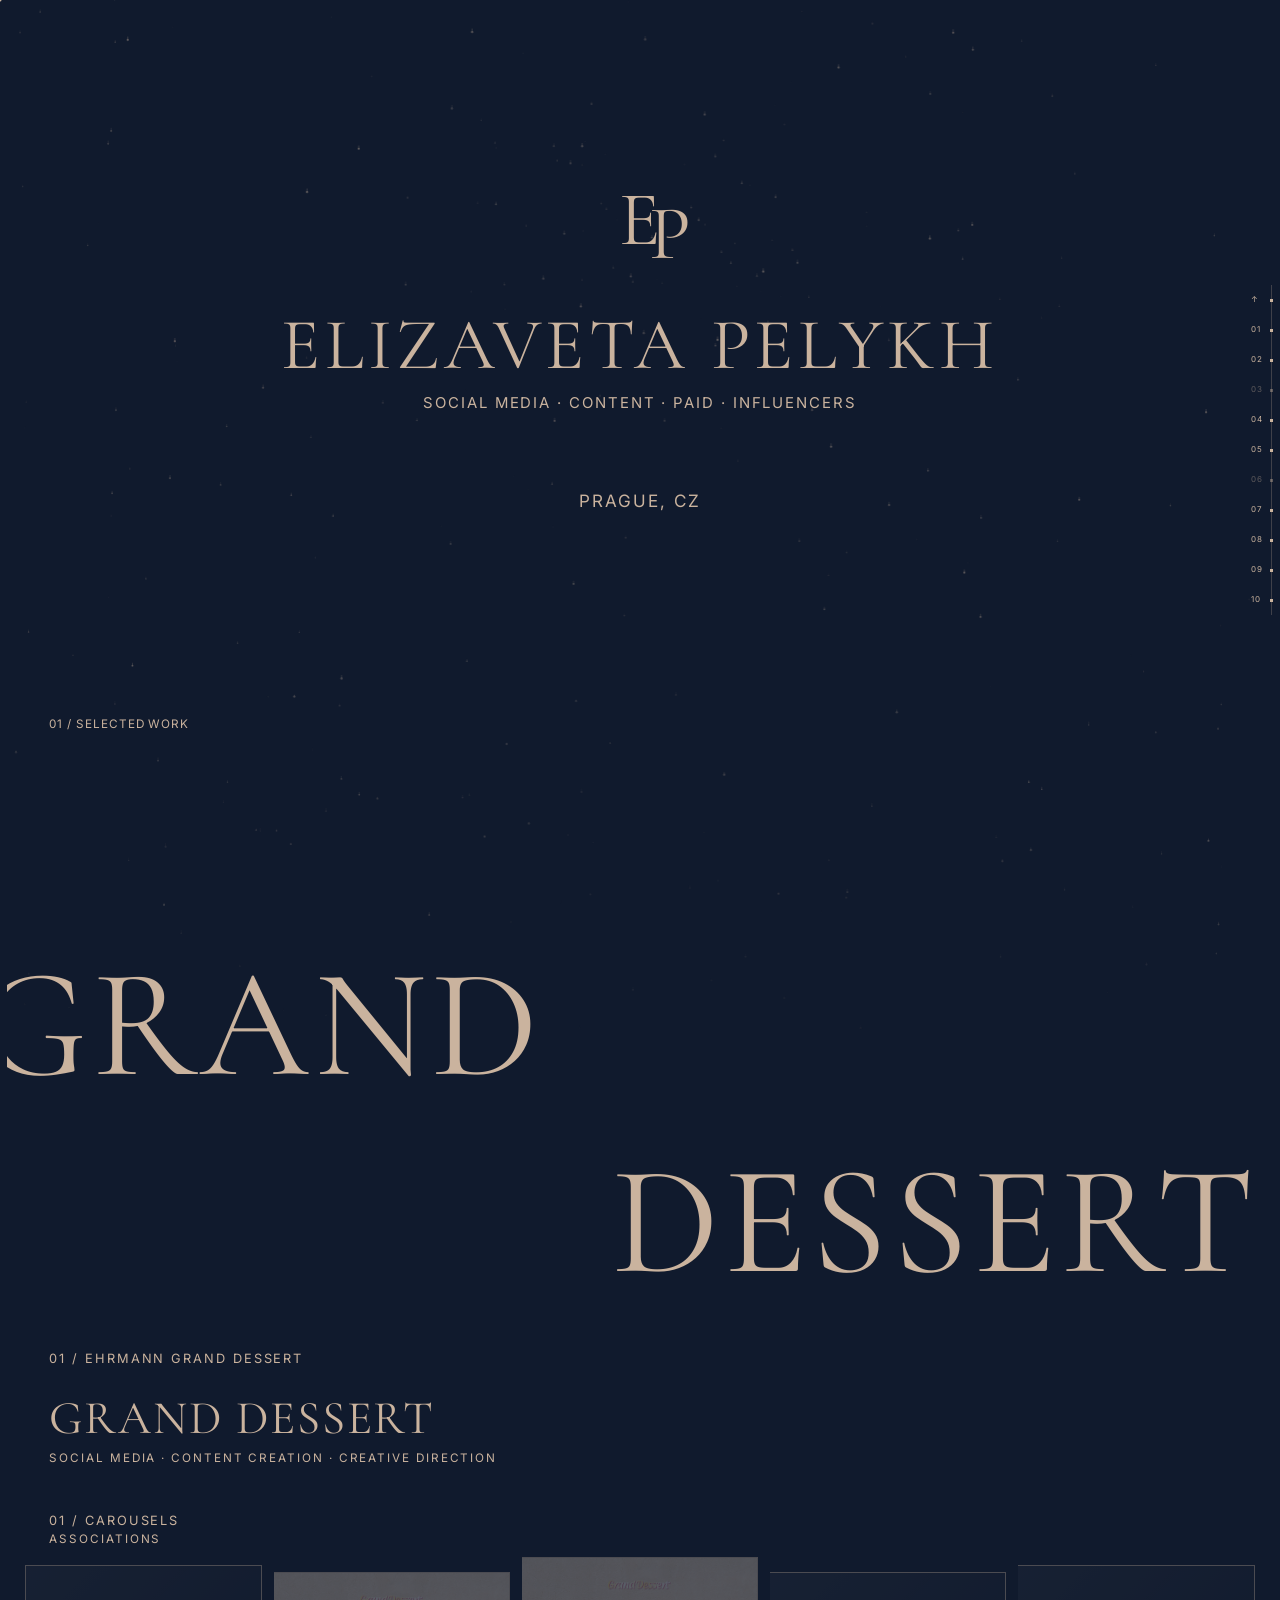
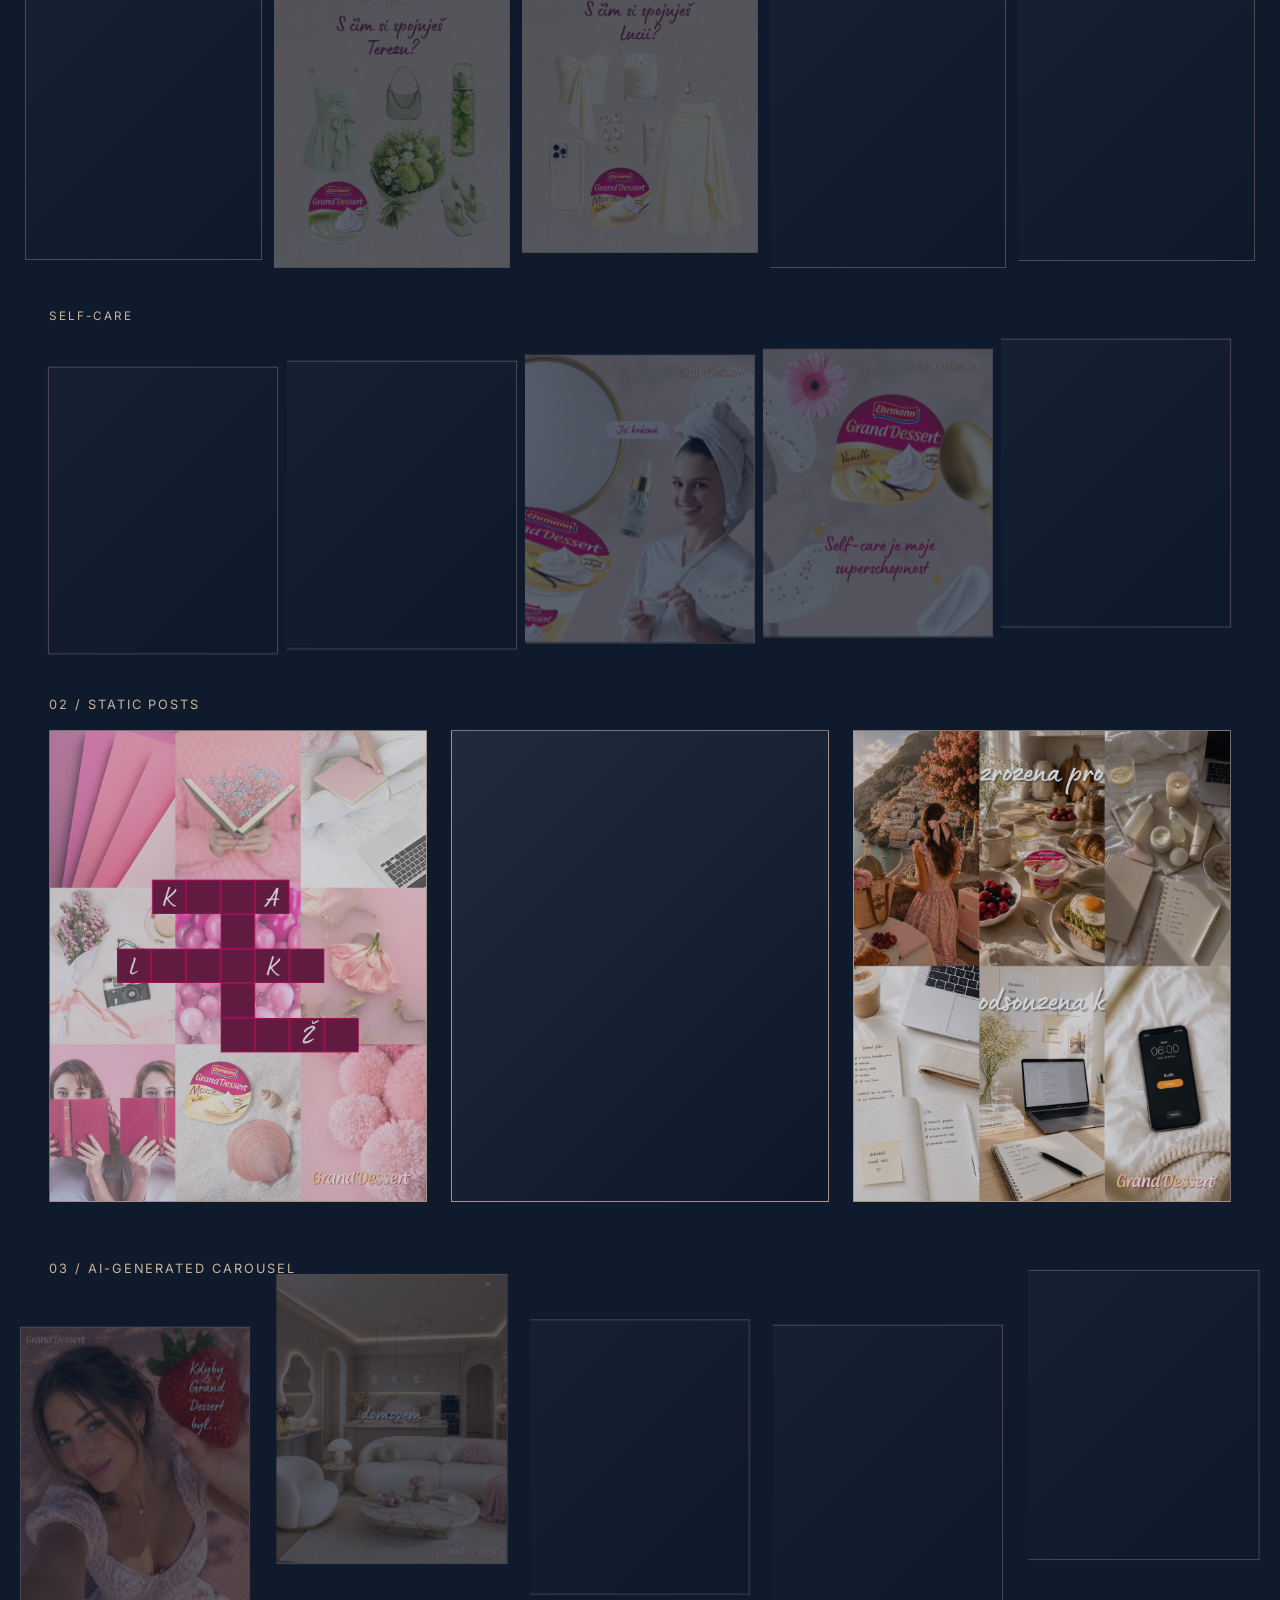
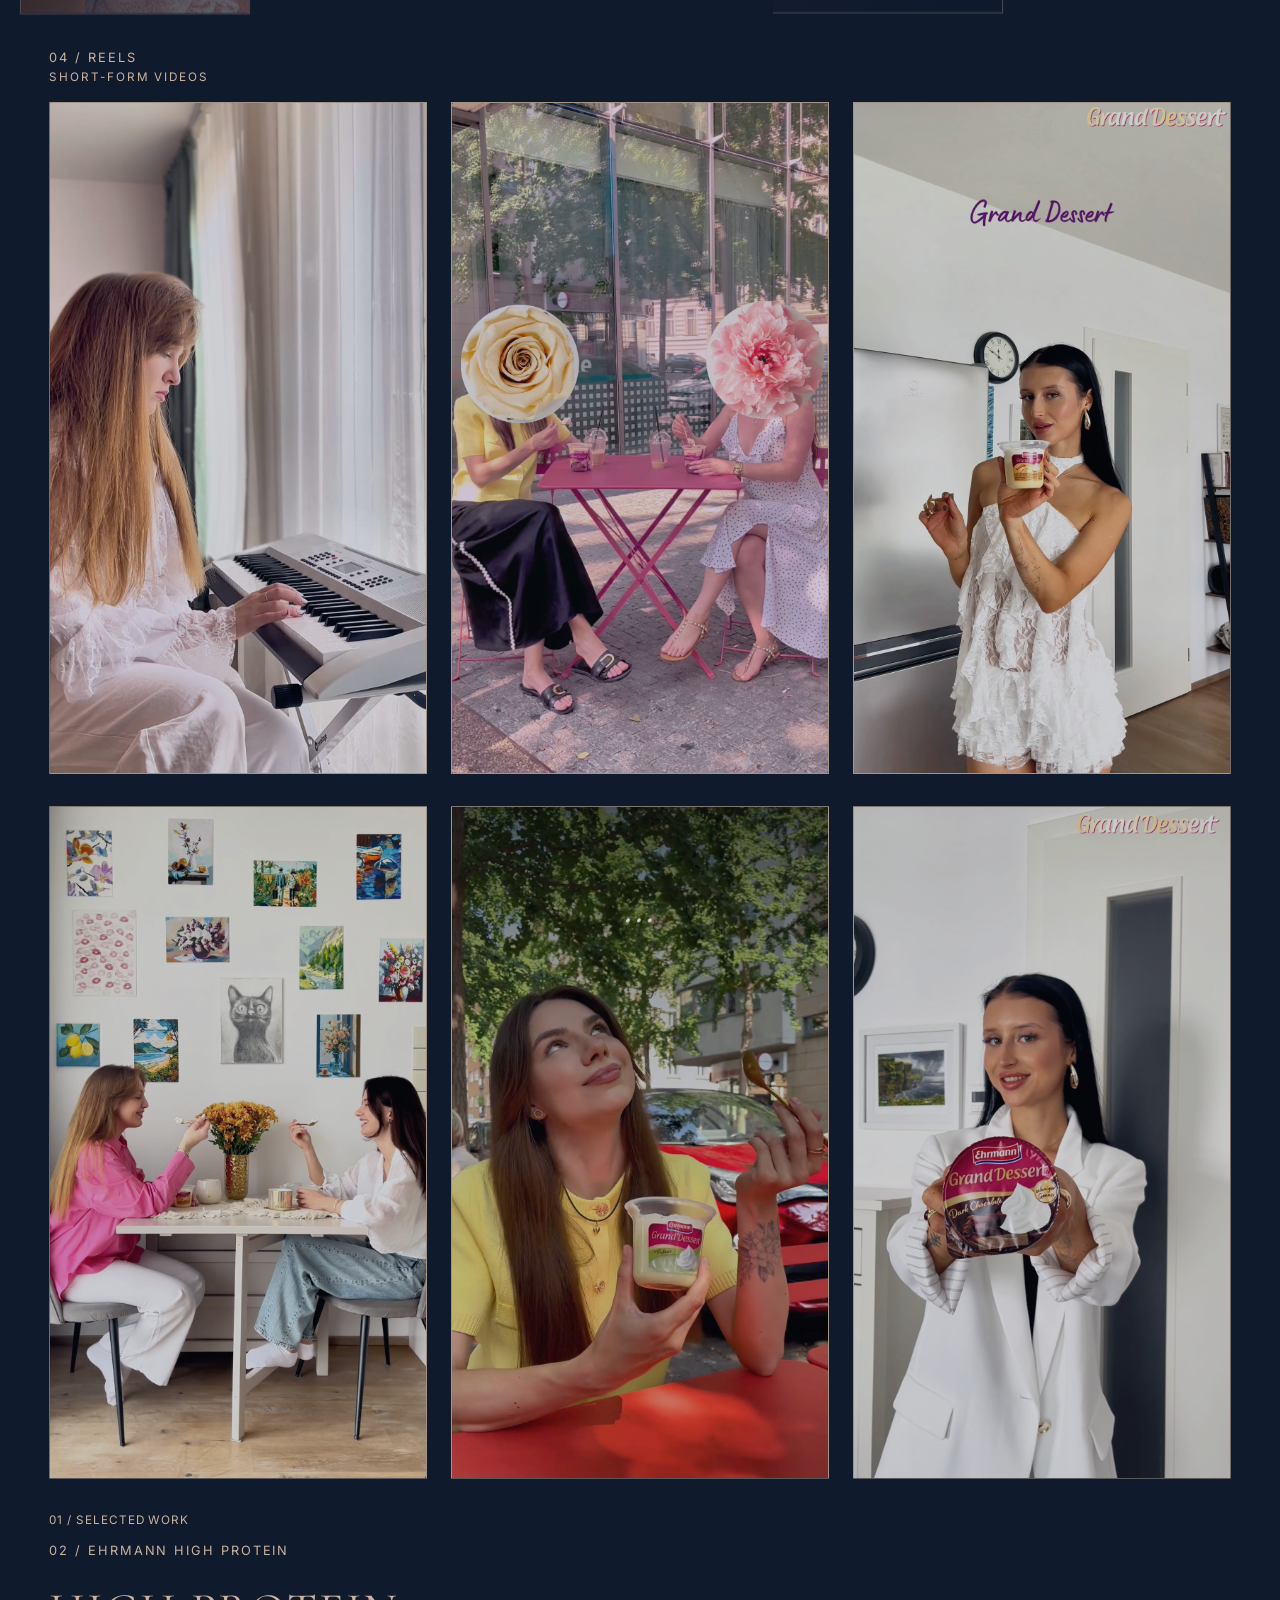
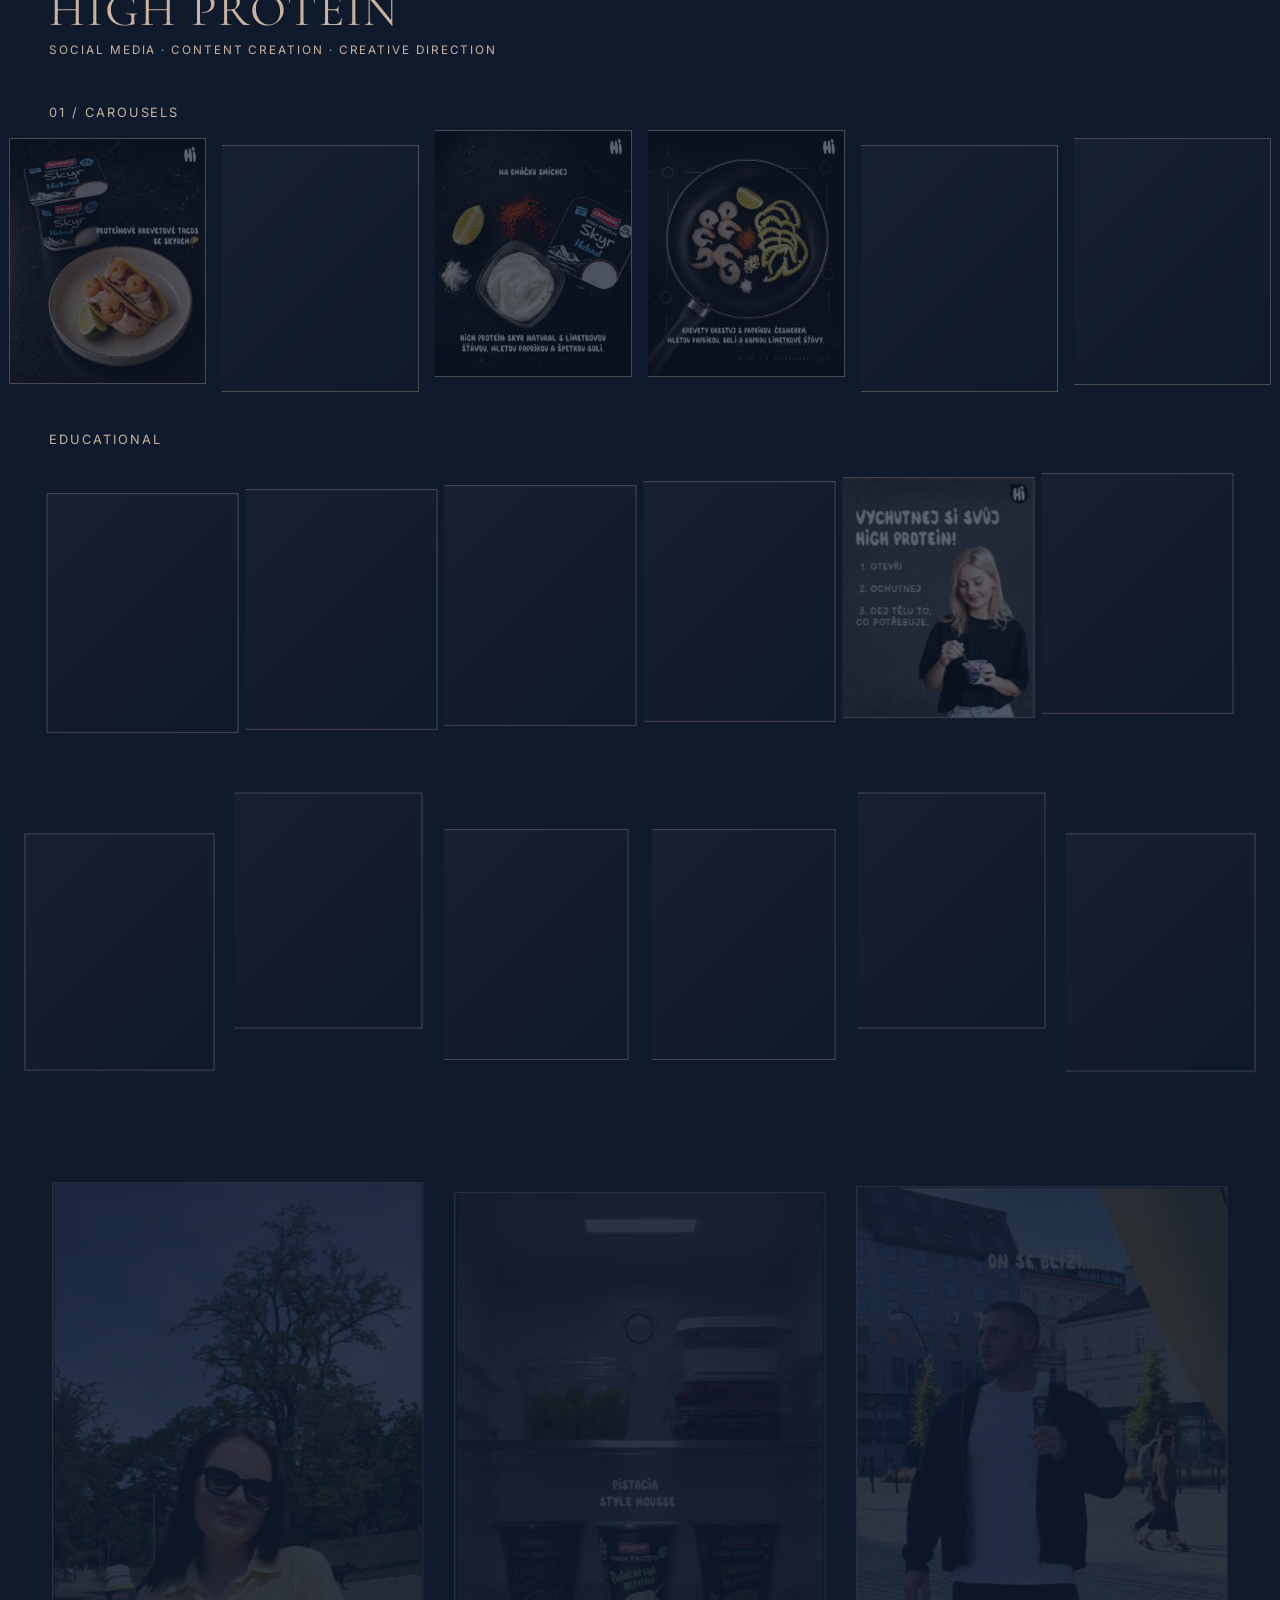
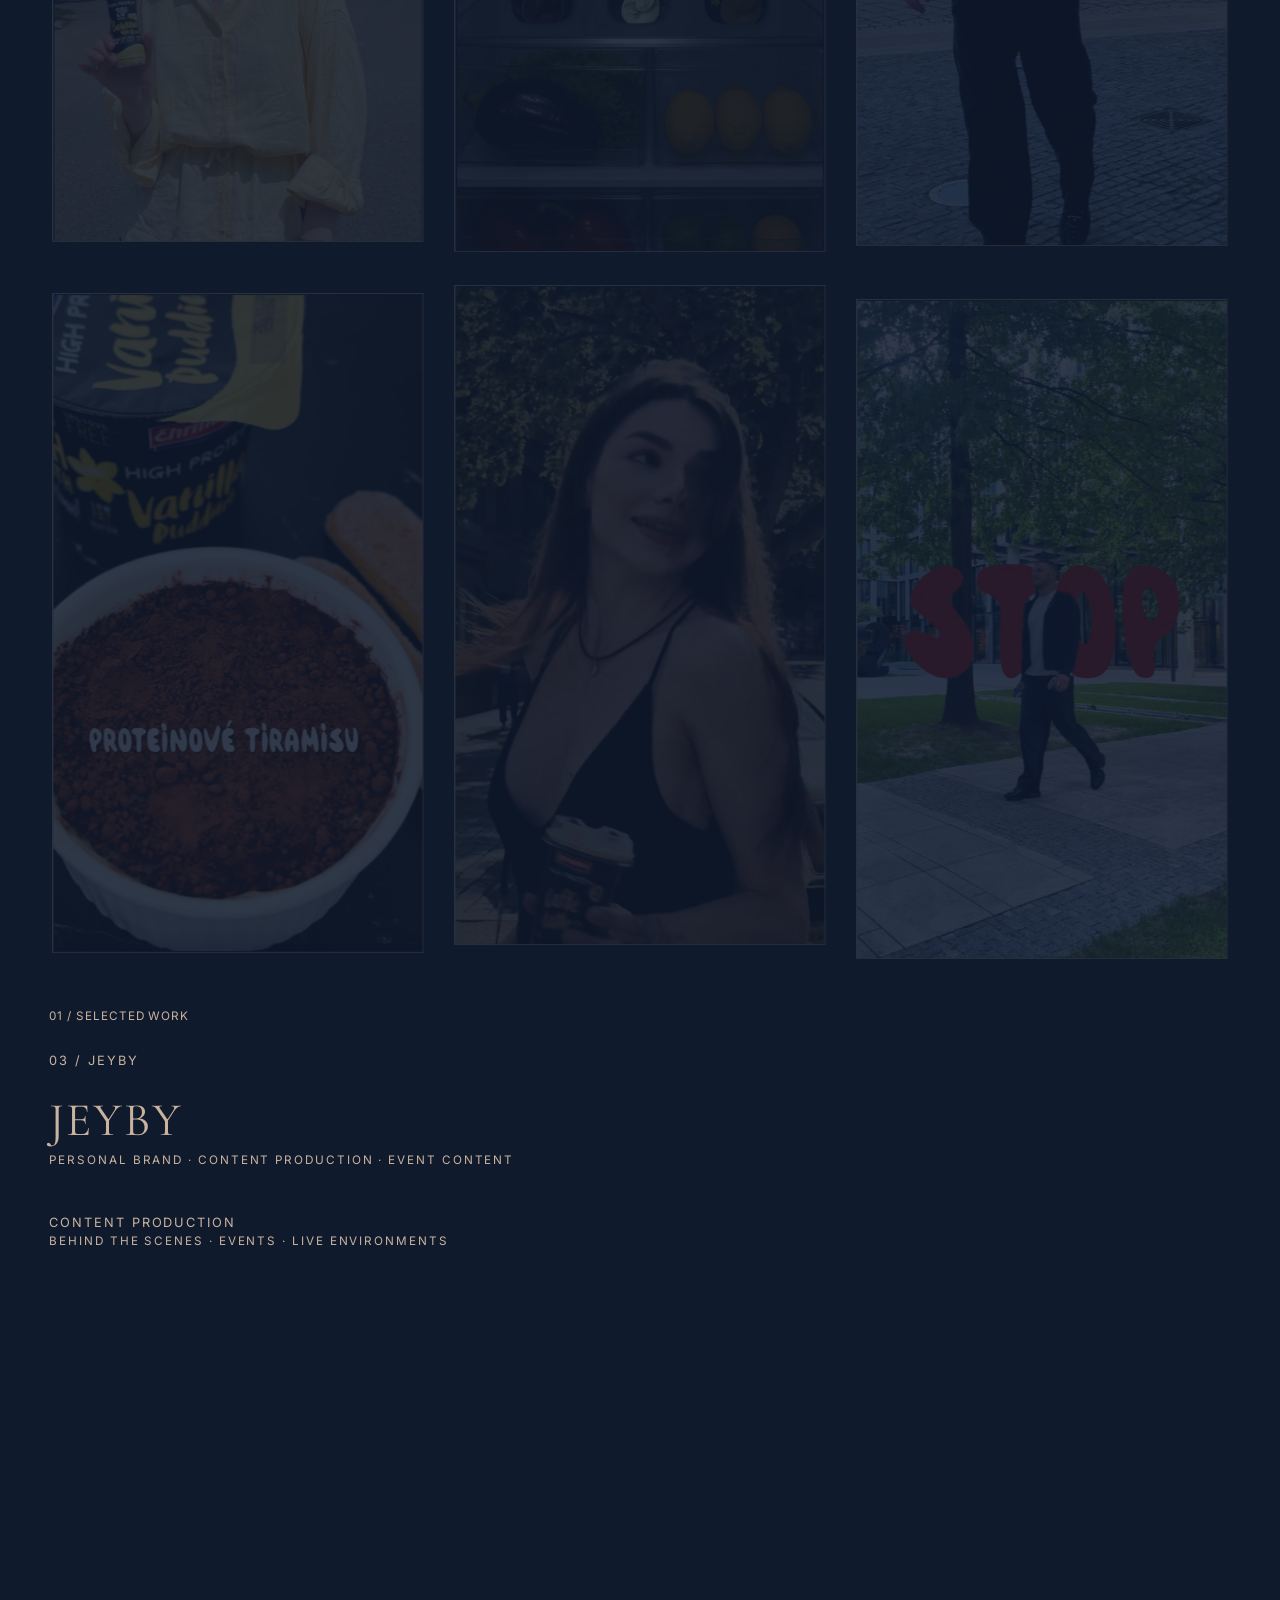
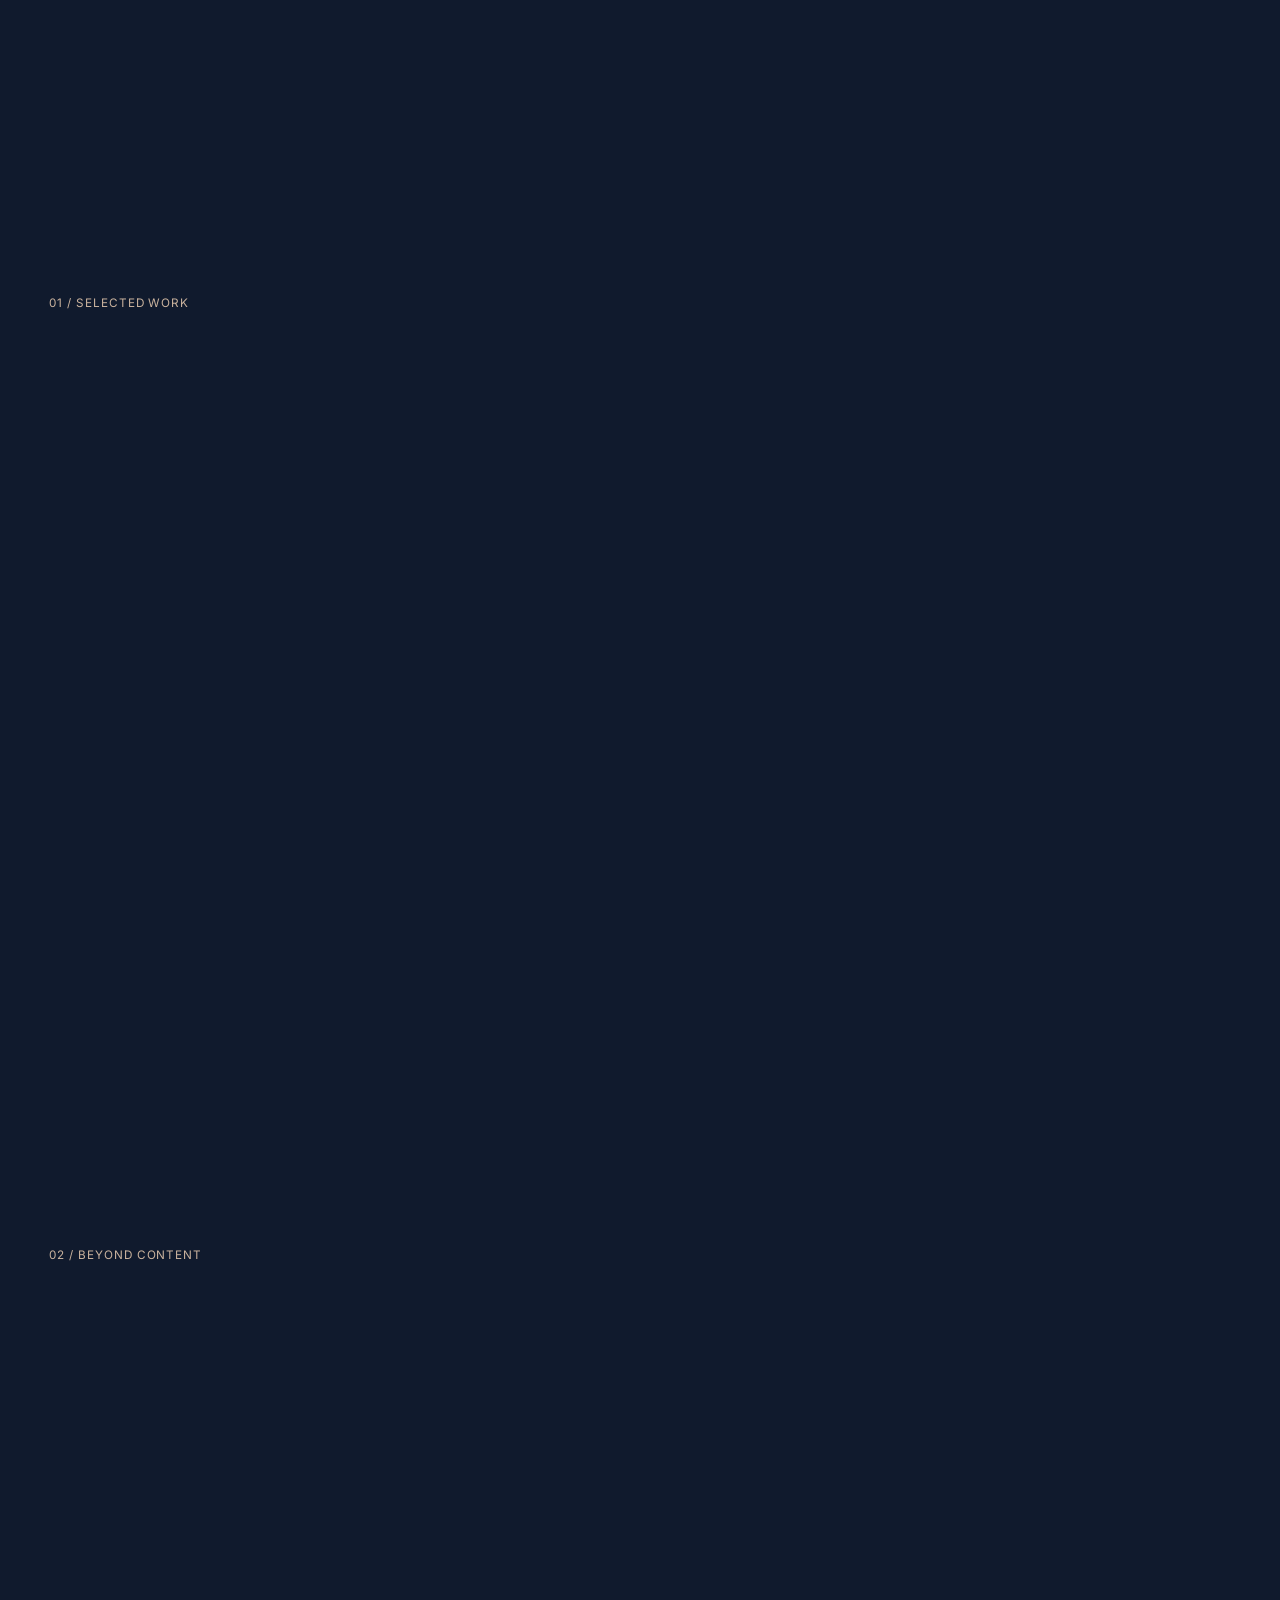
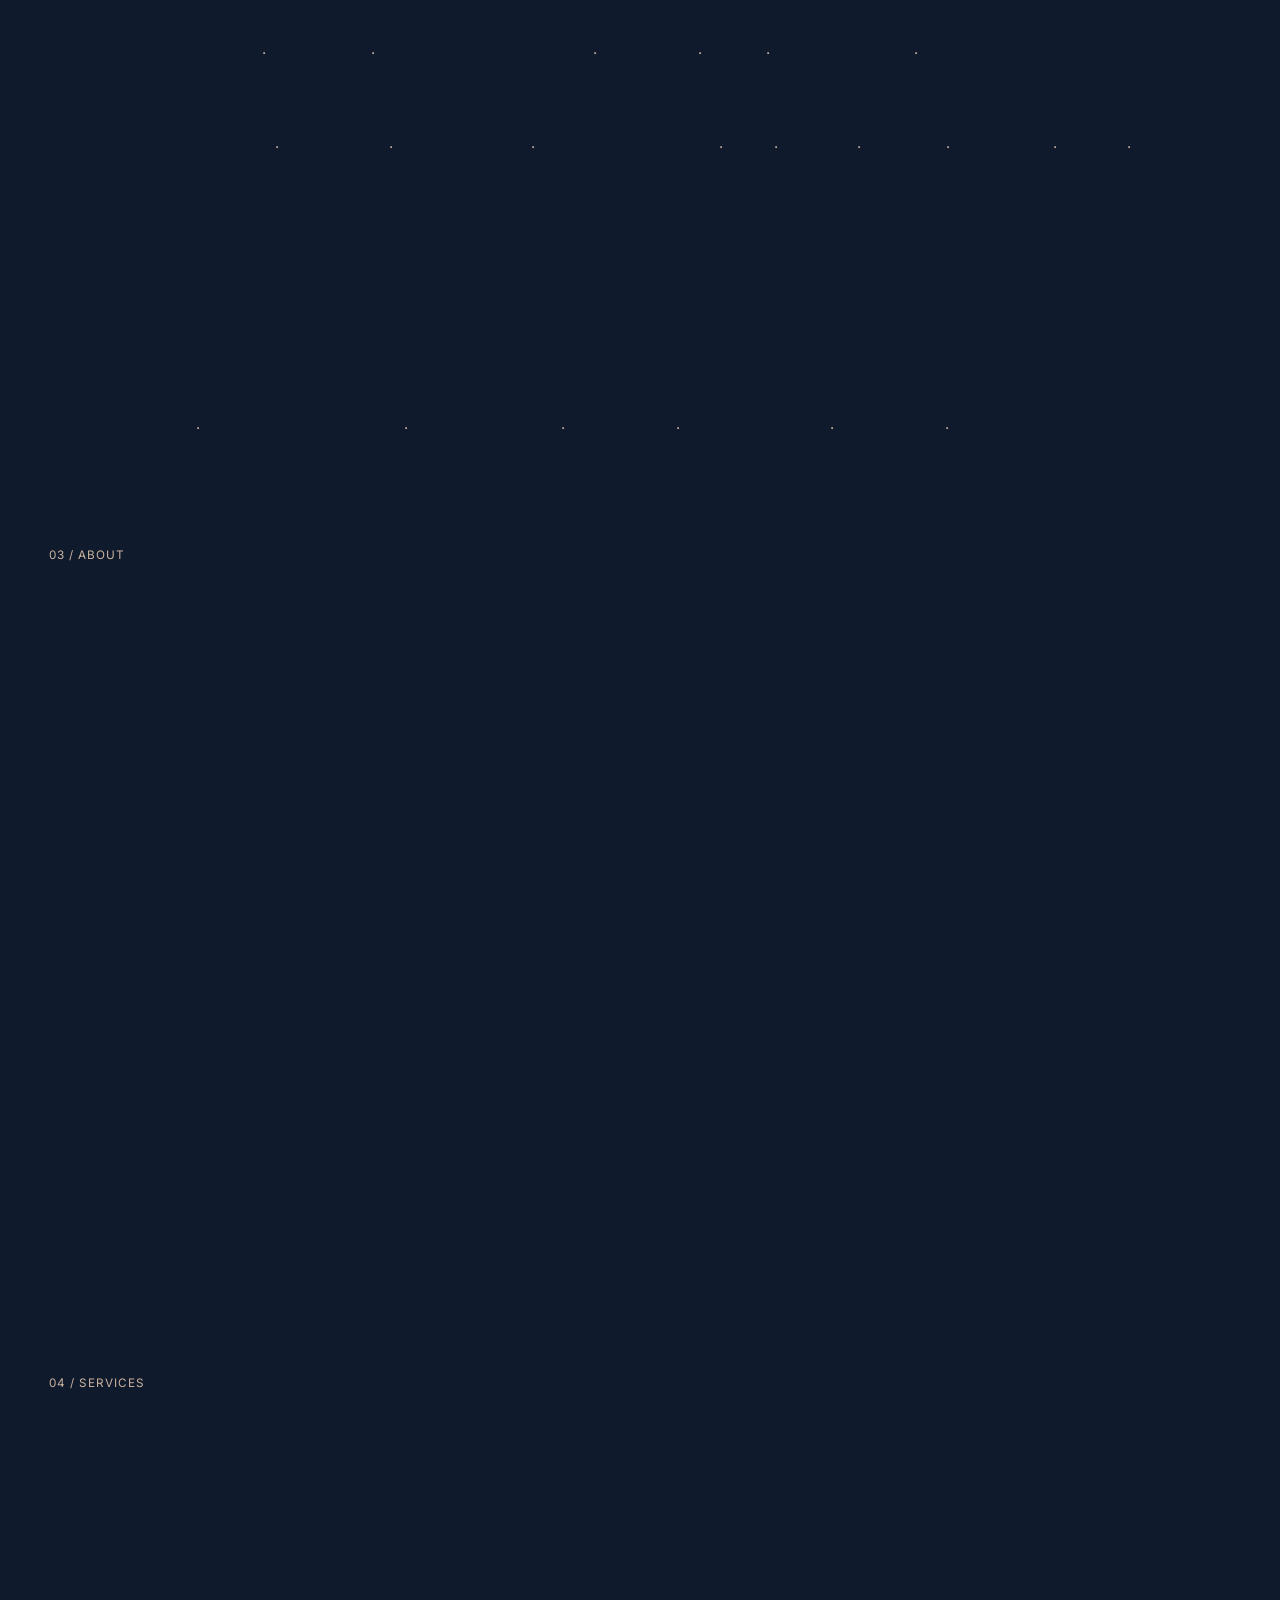
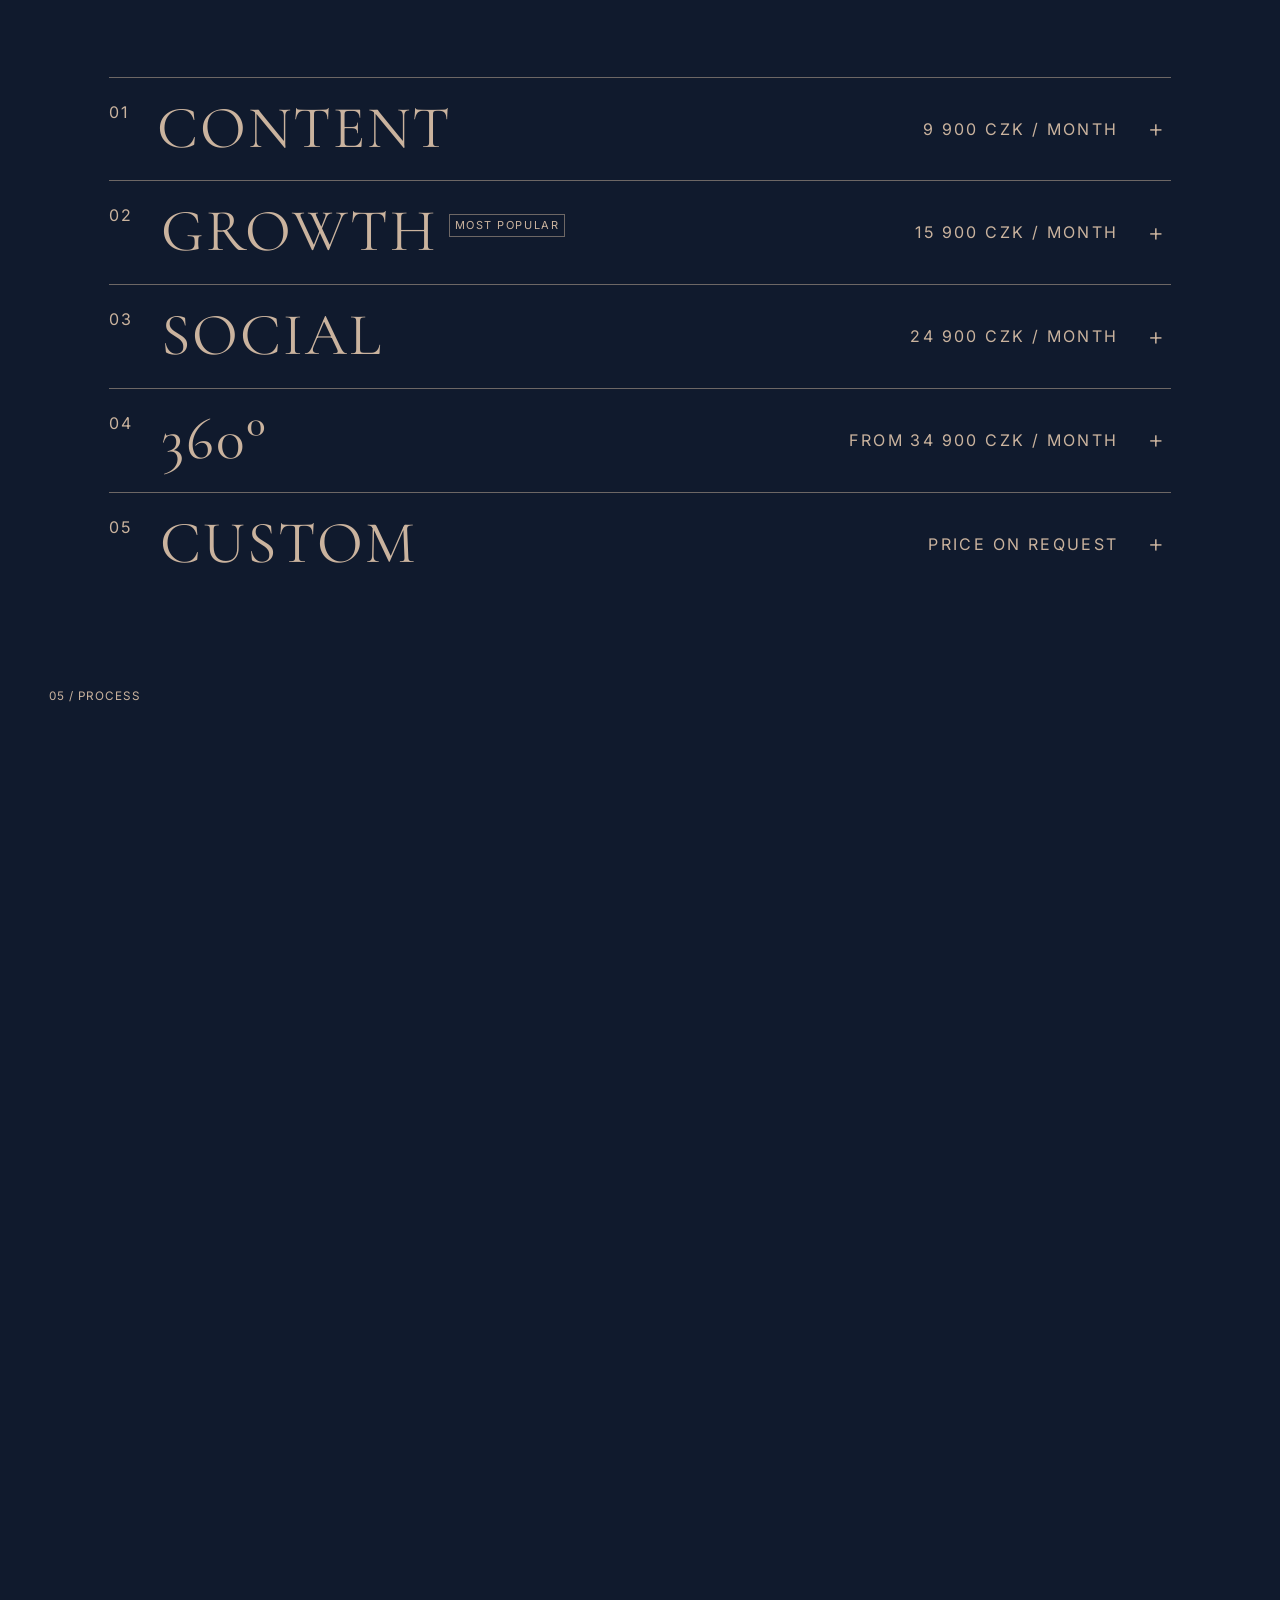
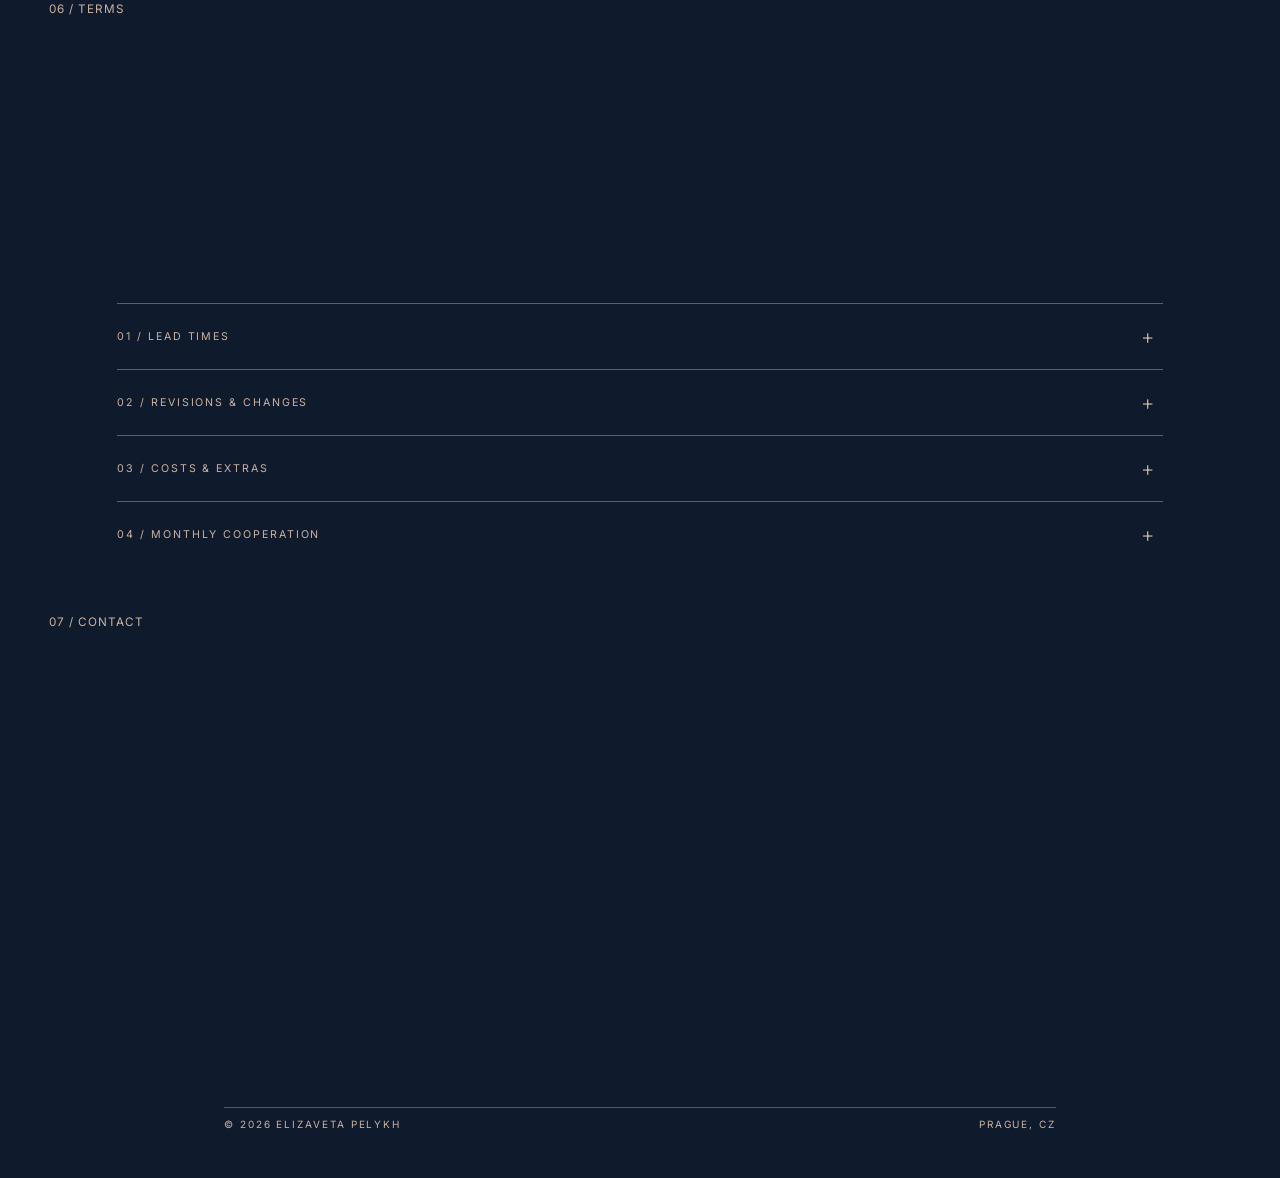
==== commit ff93984e: "Add custom cursor and section navigation" ====
--- a/index.html
+++ b/index.html
@@ -6,6 +6,7 @@
 <link rel="preconnect" href="https://fonts.googleapis.com"><link rel="preconnect" href="https://fonts.gstatic.com" crossorigin>
 <link href="https://fonts.googleapis.com/css2?family=Cormorant+Garamond:ital,wght@0,400;1,400&family=Inter:wght@400;500&display=swap" rel="stylesheet">
 <link rel="stylesheet" href="assets/style.css">
+<link rel="stylesheet" href="assets/desktop-ui.css">
 </head>
 <body>
 <div class="cursor-dot"></div>
@@ -66,16 +67,17 @@
 
 <section class="case navy" id="jakub"><div class="section-no">01 / SELECTED WORK</div><div class="case-head reveal"><div>04 / JAKUB DOHNAL</div><h3>JAKUB DOHNAL</h3><small>PERSONAL BRAND · SOCIAL-FIRST CONTENT · ORGANIC PERFORMANCE</small></div><div class="case-block"><div class="label">ORGANIC PERFORMANCE<br><small>~26K FOLLOWERS · REELS REACHING UP TO 384K ORGANIC VIEWS</small></div><div class="grid four"><div class="media-item"><div class="media reel project-real-reel" data-media="jakub-1" tabindex="0" aria-label="Jakub Dohnal Reel 01; click or press Enter for audio"><video src="assets/Jakub%20Dohnal/01.MOV" poster="assets/Jakub%20Dohnal/01%20-%20cover.png" muted playsinline preload="none" aria-hidden="true"></video><img class="project-reel-cover" src="assets/Jakub%20Dohnal/01%20-%20cover.png" alt="" loading="lazy" decoding="async"></div><div class="media-caption">SOCIAL-FIRST CONTENT</div></div><div class="media-item"><div class="media reel project-real-reel" data-media="jakub-2" tabindex="0" aria-label="Jakub Dohnal Reel 02; click or press Enter for audio"><video src="assets/Jakub%20Dohnal/02.MOV" poster="assets/Jakub%20Dohnal/02%20-%20cover.png" muted playsinline preload="none" aria-hidden="true"></video><img class="project-reel-cover" src="assets/Jakub%20Dohnal/02%20-%20cover.png" alt="" loading="lazy" decoding="async"></div><div class="media-caption">91K<br>ORGANIC VIEWS</div></div><div class="media-item"><div class="media reel project-real-reel" data-media="jakub-3" tabindex="0" aria-label="Jakub Dohnal Reel 03; click or press Enter for audio"><video src="assets/Jakub%20Dohnal/03.MOV" poster="assets/Jakub%20Dohnal/03%20-%20cover.png" muted playsinline preload="none" aria-hidden="true"></video><img class="project-reel-cover" src="assets/Jakub%20Dohnal/03%20-%20cover.png" alt="" loading="lazy" decoding="async"></div><div class="media-caption">113K<br>ORGANIC VIEWS</div></div><div class="media-item"><div class="media reel project-real-reel" data-media="jakub-4" tabindex="0" aria-label="Jakub Dohnal Reel 04; click or press Enter for audio"><video src="assets/Jakub%20Dohnal/04.MOV" poster="assets/Jakub%20Dohnal/04%20-%20cover.png" muted playsinline preload="none" aria-hidden="true"></video><img class="project-reel-cover" src="assets/Jakub%20Dohnal/04%20-%20cover.png" alt="" loading="lazy" decoding="async"></div><div class="media-caption">384K<br>ORGANIC VIEWS</div></div></div></div></section>
 
-<section class="beyond sand"><div class="section-no">02 / BEYOND CONTENT</div><div class="center-head reveal"><h2>CONTENT IS ONLY<br>PART OF THE JOB</h2><p>I also work across paid media and influencer marketing,<br>from setup and strategy to coordination, optimisation and reporting.</p></div><div class="text-columns reveal"><h4>PAID MEDIA</h4><p>CAMPAIGN SETUP · META ADS · PIXELS & CATALOGUES · CREATIVE · COPY · OPTIMISATION · REPORTING</p><h4>SELECTED CLIENT EXPERIENCE</h4><p>WOODCOTE GROUP · BAUSTORE · SIS-SYSTÉMY · GALERIE BUTOVICE · DBK · VITANA · DRWITT · EHRMANN · JEYBY · JAKUB DOHNAL AND A RANGE OF SMALLER BUSINESSES & INDEPENDENT BRANDS</p><h4>FEATURED TALENT & AMBASSADORS</h4><p>ADAM ONDRA — DRWITT<br>LUCIE VONDRÁČKOVÁ — EHRMANN GRAND DESSERT<br>JASMINA ALAGIČ — EHRMANN HIGH PROTEIN<br>HELENA VONDRÁČKOVÁ — JEYBY</p><h4>INFLUENCER MARKETING</h4><p>STRATEGY · CREATOR SELECTION · UGC SOURCING · OUTREACH · COORDINATION · REVISIONS · REPORTING</p></div></section>
+<section id="beyond" class="beyond sand"><div class="section-no">02 / BEYOND CONTENT</div><div class="center-head reveal"><h2>CONTENT IS ONLY<br>PART OF THE JOB</h2><p>I also work across paid media and influencer marketing,<br>from setup and strategy to coordination, optimisation and reporting.</p></div><div class="text-columns reveal"><h4>PAID MEDIA</h4><p>CAMPAIGN SETUP · META ADS · PIXELS & CATALOGUES · CREATIVE · COPY · OPTIMISATION · REPORTING</p><h4>SELECTED CLIENT EXPERIENCE</h4><p>WOODCOTE GROUP · BAUSTORE · SIS-SYSTÉMY · GALERIE BUTOVICE · DBK · VITANA · DRWITT · EHRMANN · JEYBY · JAKUB DOHNAL AND A RANGE OF SMALLER BUSINESSES & INDEPENDENT BRANDS</p><h4>FEATURED TALENT & AMBASSADORS</h4><p>ADAM ONDRA — DRWITT<br>LUCIE VONDRÁČKOVÁ — EHRMANN GRAND DESSERT<br>JASMINA ALAGIČ — EHRMANN HIGH PROTEIN<br>HELENA VONDRÁČKOVÁ — JEYBY</p><h4>INFLUENCER MARKETING</h4><p>STRATEGY · CREATOR SELECTION · UGC SOURCING · OUTREACH · COORDINATION · REVISIONS · REPORTING</p></div></section>
 
-<section class="about navy"><div class="section-no">03 / ABOUT</div><div class="about-grid"><h2 class="reveal">6+ YEARS IN SOCIAL<br>NEVER STUCK IN THE PAST</h2><div class="about-copy reveal"><em>Social moves fast.<br>So do I.</em><p>I’m a Prague-based social media specialist working across strategy, content creation, paid media and influencer marketing.</p><p>I create content for how people consume social media now — combining strategic thinking with hands-on production, from concept and creative direction to production and delivery.</p></div></div><div class="scope"><div>MY SCOPE</div><div class="scope-grid"><span>SOCIAL MEDIA STRATEGY</span><span>CONTENT CREATION</span><span>SOCIAL MEDIA MANAGEMENT</span><span>PAID MEDIA</span><span>INFLUENCER MARKETING</span><span>CREATIVE DIRECTION</span></div></div></section>
+<section id="about" class="about navy"><div class="section-no">03 / ABOUT</div><div class="about-grid"><h2 class="reveal">6+ YEARS IN SOCIAL<br>NEVER STUCK IN THE PAST</h2><div class="about-copy reveal"><em>Social moves fast.<br>So do I.</em><p>I’m a Prague-based social media specialist working across strategy, content creation, paid media and influencer marketing.</p><p>I create content for how people consume social media now — combining strategic thinking with hands-on production, from concept and creative direction to production and delivery.</p></div></div><div class="scope"><div>MY SCOPE</div><div class="scope-grid"><span>SOCIAL MEDIA STRATEGY</span><span>CONTENT CREATION</span><span>SOCIAL MEDIA MANAGEMENT</span><span>PAID MEDIA</span><span>INFLUENCER MARKETING</span><span>CREATIVE DIRECTION</span></div></div></section>
 
-<section class="services sand"><div class="section-no">04 / SERVICES</div><div class="center-head reveal"><h2>WHAT CAN WE<br>CREATE TOGETHER?</h2><p>Flexible social media support for brands that need content, strategy or full-service social management.</p></div><div id="packages"></div></section>
-<section class="process navy"><div class="section-no">05 / PROCESS</div><div class="center-head reveal"><h2>FROM FIRST MESSAGE<br>TO GOING LIVE</h2><p>A clear process, without unnecessary back-and-forth.</p></div><div class="steps"><div><small>01 / BRIEF</small><p>We define your goals, scope and what you actually need.</p></div><div><small>02 / PLAN</small><p>I turn it into a clear content plan, direction and next steps.</p></div><div><small>03 / CREATE</small><p>Production, editing and everything needed to bring the content to life.</p></div><div><small>04 / GO LIVE</small><p>Final approval, delivery or publishing, depending on the scope.</p></div></div></section>
-<section class="terms sand"><div class="section-no">06 / TERMS</div><div class="center-head reveal"><h2>GOOD TO KNOW<br>BEFORE WE START</h2><p>A few practical details to keep the process clear for both sides.</p></div><div class="terms-grid"><div><small>01 / LEAD TIMES</small><h4>CONTENT · MIN. 2 WEEKS<br>GROWTH · MIN. 3 WEEKS<br>SOCIAL · MIN. 4 WEEKS<br>360° · MIN. 4–6 WEEKS<br>CUSTOM · DEPENDS ON SCOPE</h4><p>Lead time refers to preparation and onboarding before the agreed start or delivery date.</p></div><div><small>02 / REVISIONS & CHANGES</small><h4>UP TO 3 REVISION ROUNDS INCLUDED</h4><p>Changes to an approved concept or script that require a reshoot or new creative are billed separately.</p><h4>EXTRA SHOOTING IS BILLED SEPARATELY</h4></div><div><small>03 / COSTS & EXTRAS</small><h4>WEEKEND SHOOTS · BY AGREEMENT</h4><h4>PUBLIC HOLIDAYS · UNAVAILABLE</h4><h4>EXPRESS PROJECTS · +30%</h4><h4>THIRD-PARTY COSTS ARE NOT INCLUDED</h4><h4>TRAVEL OUTSIDE PRAGUE IS BILLED SEPARATELY</h4><h4>AD SPEND & INFLUENCER COSTS ARE NOT INCLUDED</h4></div><div><small>04 / MONTHLY COOPERATION</small><h4>3-MONTH COOPERATION RECOMMENDED</h4><p>For SOCIAL and 360°, a three-month cooperation is recommended to allow enough time for strategy, testing and optimisation.</p><h4>WORK STARTS AFTER CONFIRMATION & PREPAYMENT</h4><h4>OUT-OF-SCOPE WORK IS QUOTED SEPARATELY</h4></div></div></section>
-<section class="contact navy"><div class="section-no">07 / CONTACT</div><div class="center-head reveal"><h2>HAVE SOMETHING<br>IN MIND?</h2><p>Tell me what you’re working on, and let’s see what we can create together.</p></div><div class="contact-info"><small>PHONE</small><a href="tel:+420776340522">+420 776 340 522</a><small>EMAIL</small><a href="mailto:pelykhelizaveta@gmail.com">PELYKHELIZAVETA@GMAIL.COM</a><small>LINKEDIN</small><a href="https://www.linkedin.com/in/elizaveta-pelykh/" target="_blank" rel="noopener noreferrer">VIEW PROFILE ↗</a></div><footer><span>© 2026 ELIZAVETA PELYKH</span><span>PRAGUE, CZ</span></footer></section>
+<section id="services" class="services sand"><div class="section-no">04 / SERVICES</div><div class="center-head reveal"><h2>WHAT CAN WE<br>CREATE TOGETHER?</h2><p>Flexible social media support for brands that need content, strategy or full-service social management.</p></div><div id="packages"></div></section>
+<section id="process" class="process navy"><div class="section-no">05 / PROCESS</div><div class="center-head reveal"><h2>FROM FIRST MESSAGE<br>TO GOING LIVE</h2><p>A clear process, without unnecessary back-and-forth.</p></div><div class="steps"><div><small>01 / BRIEF</small><p>We define your goals, scope and what you actually need.</p></div><div><small>02 / PLAN</small><p>I turn it into a clear content plan, direction and next steps.</p></div><div><small>03 / CREATE</small><p>Production, editing and everything needed to bring the content to life.</p></div><div><small>04 / GO LIVE</small><p>Final approval, delivery or publishing, depending on the scope.</p></div></div></section>
+<section id="terms" class="terms sand"><div class="section-no">06 / TERMS</div><div class="center-head reveal"><h2>GOOD TO KNOW<br>BEFORE WE START</h2><p>A few practical details to keep the process clear for both sides.</p></div><div class="terms-grid"><div><small>01 / LEAD TIMES</small><h4>CONTENT · MIN. 2 WEEKS<br>GROWTH · MIN. 3 WEEKS<br>SOCIAL · MIN. 4 WEEKS<br>360° · MIN. 4–6 WEEKS<br>CUSTOM · DEPENDS ON SCOPE</h4><p>Lead time refers to preparation and onboarding before the agreed start or delivery date.</p></div><div><small>02 / REVISIONS & CHANGES</small><h4>UP TO 3 REVISION ROUNDS INCLUDED</h4><p>Changes to an approved concept or script that require a reshoot or new creative are billed separately.</p><h4>EXTRA SHOOTING IS BILLED SEPARATELY</h4></div><div><small>03 / COSTS & EXTRAS</small><h4>WEEKEND SHOOTS · BY AGREEMENT</h4><h4>PUBLIC HOLIDAYS · UNAVAILABLE</h4><h4>EXPRESS PROJECTS · +30%</h4><h4>THIRD-PARTY COSTS ARE NOT INCLUDED</h4><h4>TRAVEL OUTSIDE PRAGUE IS BILLED SEPARATELY</h4><h4>AD SPEND & INFLUENCER COSTS ARE NOT INCLUDED</h4></div><div><small>04 / MONTHLY COOPERATION</small><h4>3-MONTH COOPERATION RECOMMENDED</h4><p>For SOCIAL and 360°, a three-month cooperation is recommended to allow enough time for strategy, testing and optimisation.</p><h4>WORK STARTS AFTER CONFIRMATION & PREPAYMENT</h4><h4>OUT-OF-SCOPE WORK IS QUOTED SEPARATELY</h4></div></div></section>
+<section id="contact" class="contact navy"><div class="section-no">07 / CONTACT</div><div class="center-head reveal"><h2>HAVE SOMETHING<br>IN MIND?</h2><p>Tell me what you’re working on, and let’s see what we can create together.</p></div><div class="contact-info"><small>PHONE</small><a href="tel:+420776340522">+420 776 340 522</a><small>EMAIL</small><a href="mailto:pelykhelizaveta@gmail.com">PELYKHELIZAVETA@GMAIL.COM</a><small>LINKEDIN</small><a href="https://www.linkedin.com/in/elizaveta-pelykh/" target="_blank" rel="noopener noreferrer">VIEW PROFILE ↗</a></div><footer><span>© 2026 ELIZAVETA PELYKH</span><span>PRAGUE, CZ</span></footer></section>
 <script src="assets/hero.js?v=closing-dust"></script><script src="assets/content.js"></script><script src="assets/app.js"></script><script src="assets/grand-ribbon.js"></script><script src="assets/high-protein-intro.js"></script><script src="assets/protein-runner.js"></script><script src="assets/jeyby-exposure.js"></script><script src="assets/jeyby-spotlight.js"></script><script src="assets/jakub-momentum.js"></script><script src="assets/jakub-impact.js"></script><script src="assets/beyond-chapter.js"></script><script src="assets/editorial-sequence.js"></script><script src="assets/final-chapters.js"></script><script src="assets/contact-atmosphere.js"></script>
 <script src="assets/grand-media.js"></script>
 <script src="assets/protein-media.js"></script>
 <script src="assets/project-media.js"></script>
+<script src="assets/desktop-ui.js"></script>
 </body></html>
--- a/assets/style.css
+++ b/assets/style.css
@@ -381,3 +381,12 @@
    Clip only at the original vertical boundaries, retaining the existing edge feather. */
 #jeyby{overflow:visible;clip-path:inset(0 -100vw)}
 #jeyby::before{left:50%;right:auto;width:100vw;transform:translateX(-50%)}
+
+/* Phone-only corrections; tablet and desktop timelines retain their approved rules. */
+@media(max-width:600px){
+ .hp-pressure-high{font-size:28vw;left:0;top:36%;transform-origin:center}
+ .hp-pressure-protein{font-size:20vw;left:0;right:auto;top:53%;transform-origin:center}
+ .jeyby-exposure-word{font-size:28vw;mask-image:var(--phone-light,none)!important;transform:translateY(var(--phone-y,0px)) scale(var(--phone-scale,1))}
+ #jakub{padding-bottom:24px}
+}
+@media(max-width:600px) and (prefers-reduced-motion:reduce){#jakub{padding-bottom:24px}}
--- a/assets/desktop-ui.css
+++ b/assets/desktop-ui.css
@@ -0,0 +1,30 @@
+/* Additive interface only: never participates in section layout. */
+.portfolio-index,.portfolio-cursor{display:none}
+@media(min-width:1024px) and (hover:hover) and (pointer:fine){
+ .portfolio-index{display:block;position:fixed;right:8px;top:50%;transform:translateY(-50%);z-index:90;width:22px;color:var(--sand);font:9px/1.2 Inter,sans-serif;letter-spacing:.1em}
+ .portfolio-index ol{list-style:none;padding:0;margin:0;border-right:1px solid #cab39e40}
+ .portfolio-index li{margin:0;padding:0}
+ .portfolio-index a{position:relative;display:flex;align-items:center;justify-content:flex-end;height:30px;text-decoration:none;color:inherit;opacity:.42;outline-offset:3px;transition:opacity .18s}
+ .portfolio-index a:focus-visible{outline:1px solid var(--sand)}
+ .portfolio-index a::after{content:"";position:absolute;right:-2px;width:3px;height:3px;background:var(--sand)}
+ .portfolio-index a[aria-current="location"],.portfolio-index a:hover,.portfolio-index a:focus-visible{opacity:1}
+ .portfolio-index .index-number{width:20px;text-align:left;font-size:8px;transition:transform .18s}
+ .portfolio-index .index-label{position:absolute;right:30px;white-space:nowrap;opacity:0;transform:translateX(6px);transition:opacity .18s,transform .18s;pointer-events:none}
+ .portfolio-index:hover,.portfolio-index:focus-within{width:205px}
+ .portfolio-index:hover ol,.portfolio-index:focus-within ol{background:linear-gradient(90deg,transparent,#101a2dec 24%,#101a2dec)}
+ .portfolio-index:hover .index-label,.portfolio-index:focus-within .index-label{opacity:1;transform:none}
+ .portfolio-index:hover .index-number,.portfolio-index:focus-within .index-number{transform:translateX(-175px)}
+ .portfolio-cursor{display:block;position:fixed;inset:0;z-index:1000;pointer-events:none;opacity:0;color:var(--sand)}
+ .portfolio-cursor.is-visible{opacity:1}
+ .cursor-dot,.cursor-ring{position:absolute;left:0;top:0;will-change:transform}
+ .cursor-dot::after{content:"";display:block;width:3px;height:3px;border-radius:50%;background:currentColor;transform:translate(-50%,-50%)}
+ .cursor-ring>span{display:grid;place-items:center;width:24px;height:24px;border:1px solid currentColor;border-radius:50%;transform:translate(-50%,-50%);opacity:.7;transition:width .18s,height .18s}
+ .portfolio-cursor.is-link .cursor-ring>span{width:34px;height:34px}
+ .portfolio-cursor.is-reel .cursor-ring>span{width:46px;height:46px}
+ .cursor-ring em{display:none;font:7px/1 Inter,sans-serif;font-style:normal;letter-spacing:.08em}
+ .portfolio-cursor.is-reel em{display:block}
+ .portfolio-cursor.is-reel .cursor-dot{opacity:0}
+ html.portfolio-pointer,html.portfolio-pointer *{cursor:none!important}
+ html.portfolio-pointer input,html.portfolio-pointer textarea,html.portfolio-pointer [contenteditable="true"]{cursor:text!important}
+}
+@media(prefers-reduced-motion:reduce){.portfolio-index *,.portfolio-cursor *{transition:none!important}}
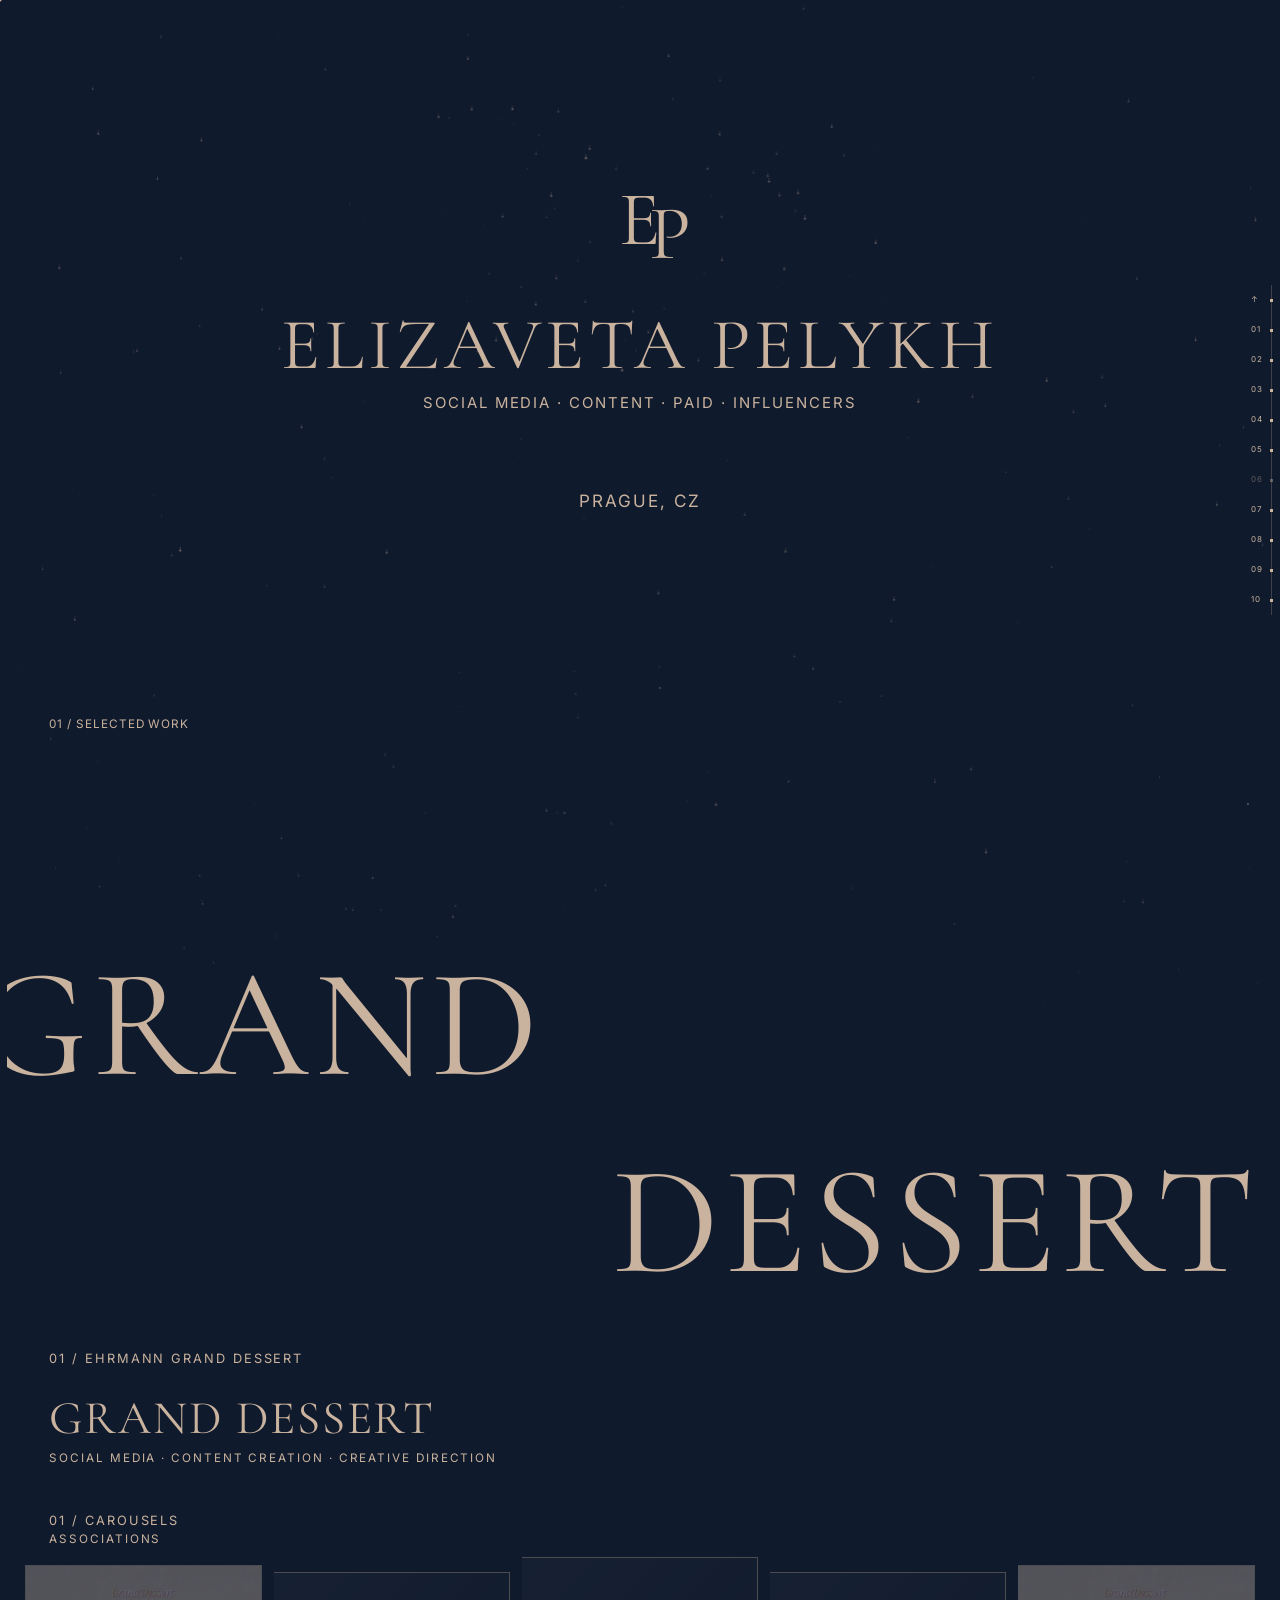
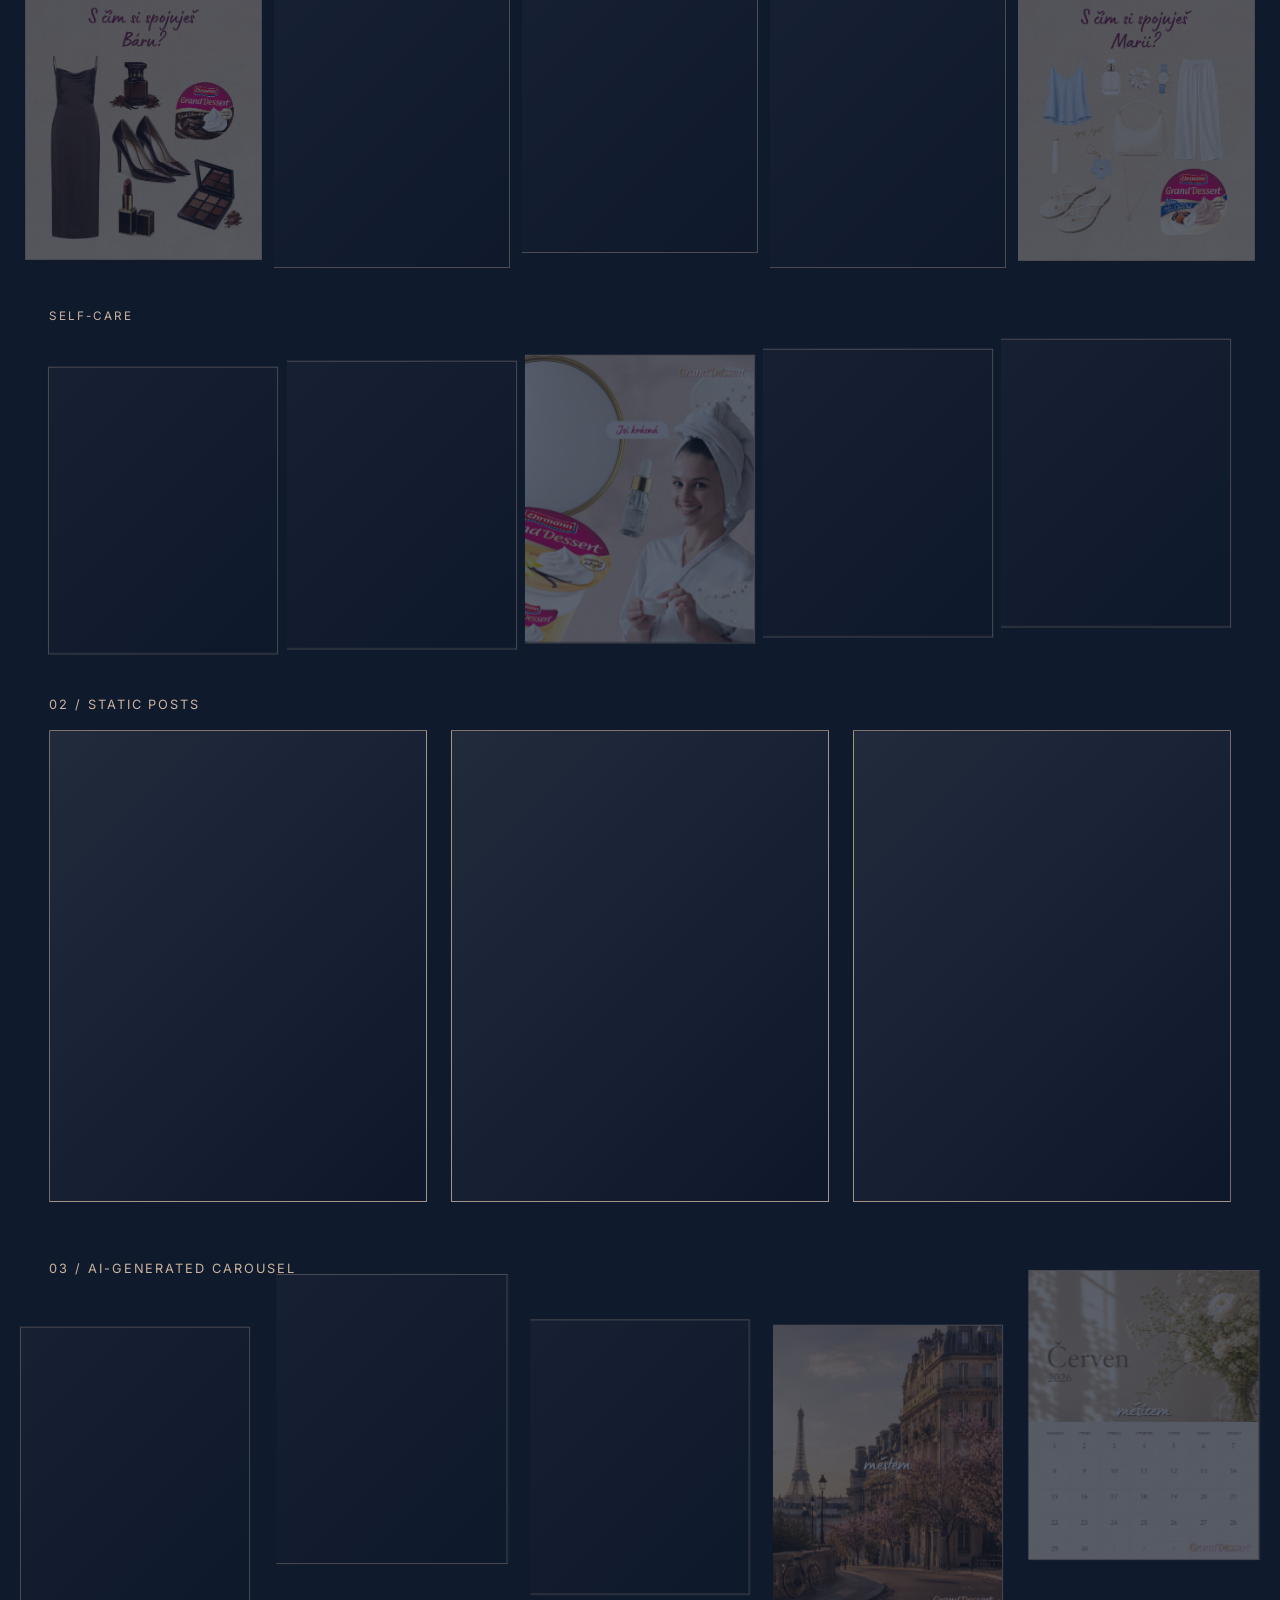
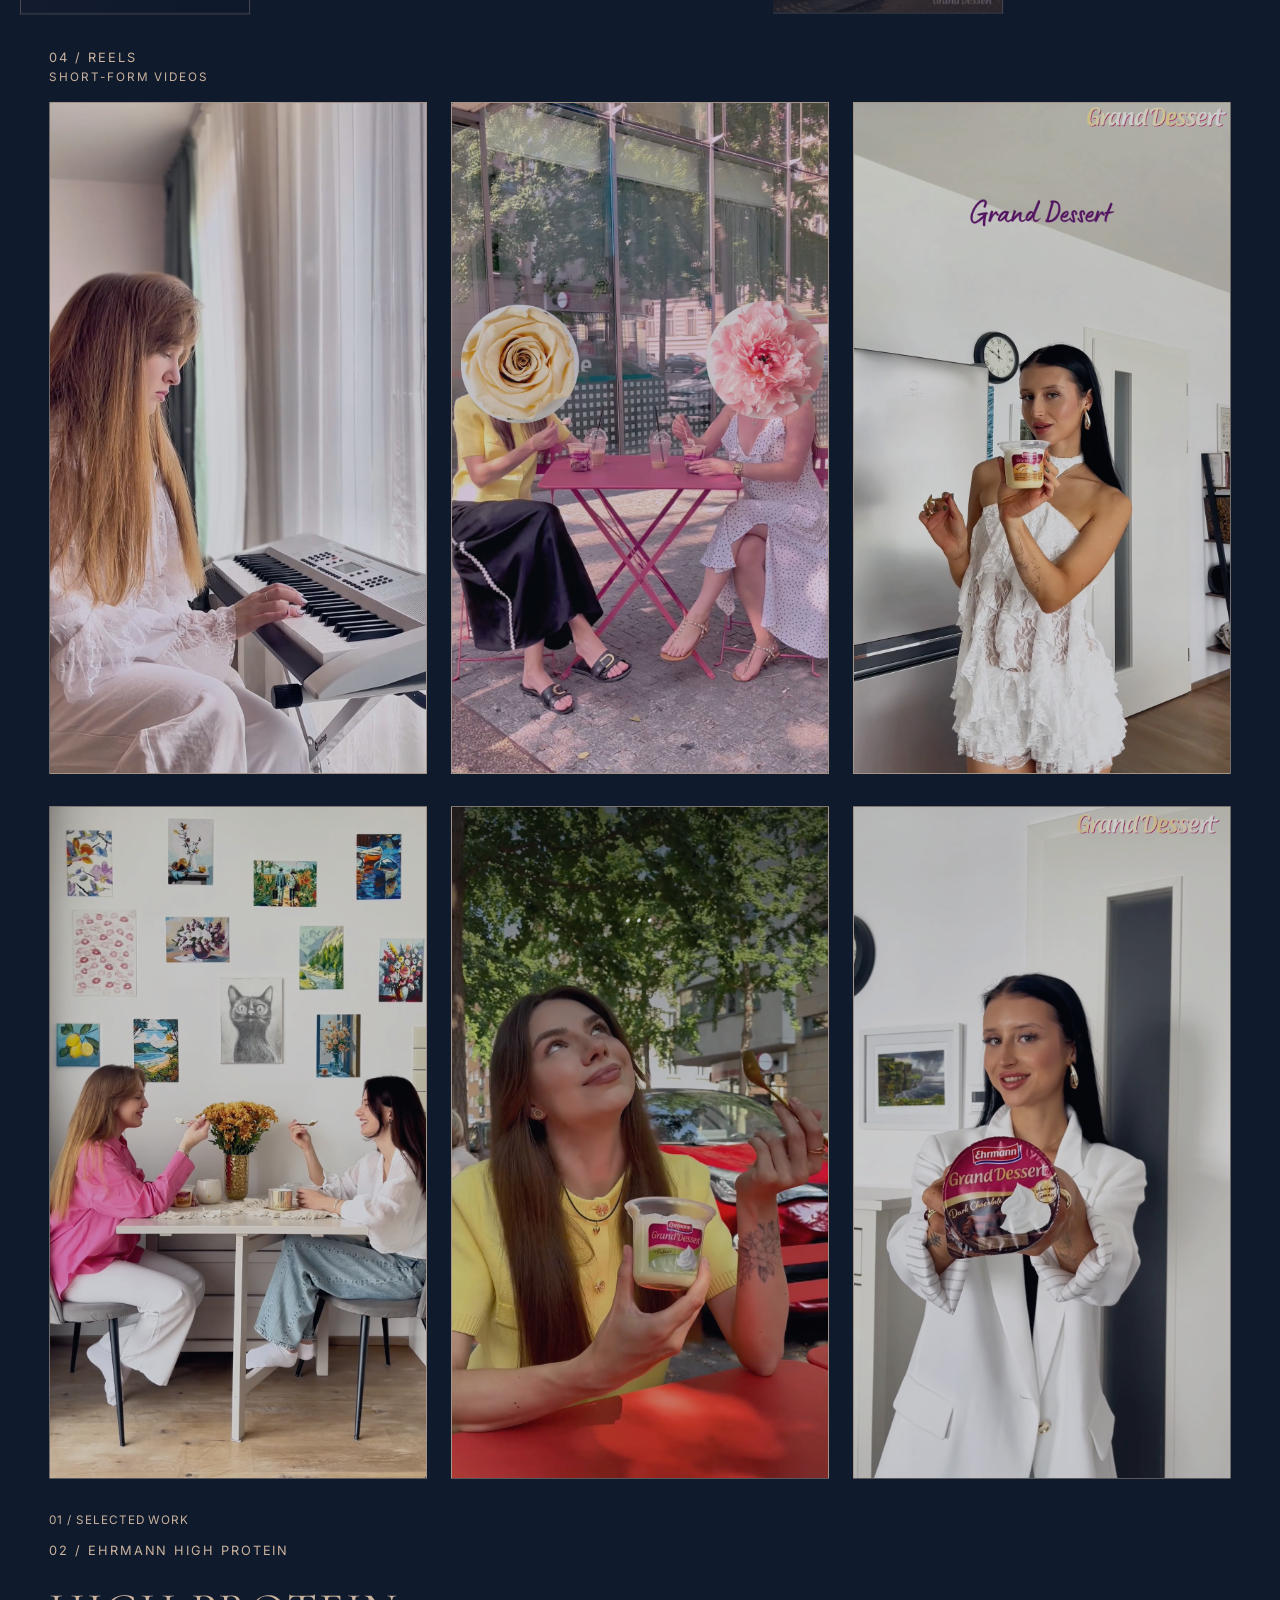
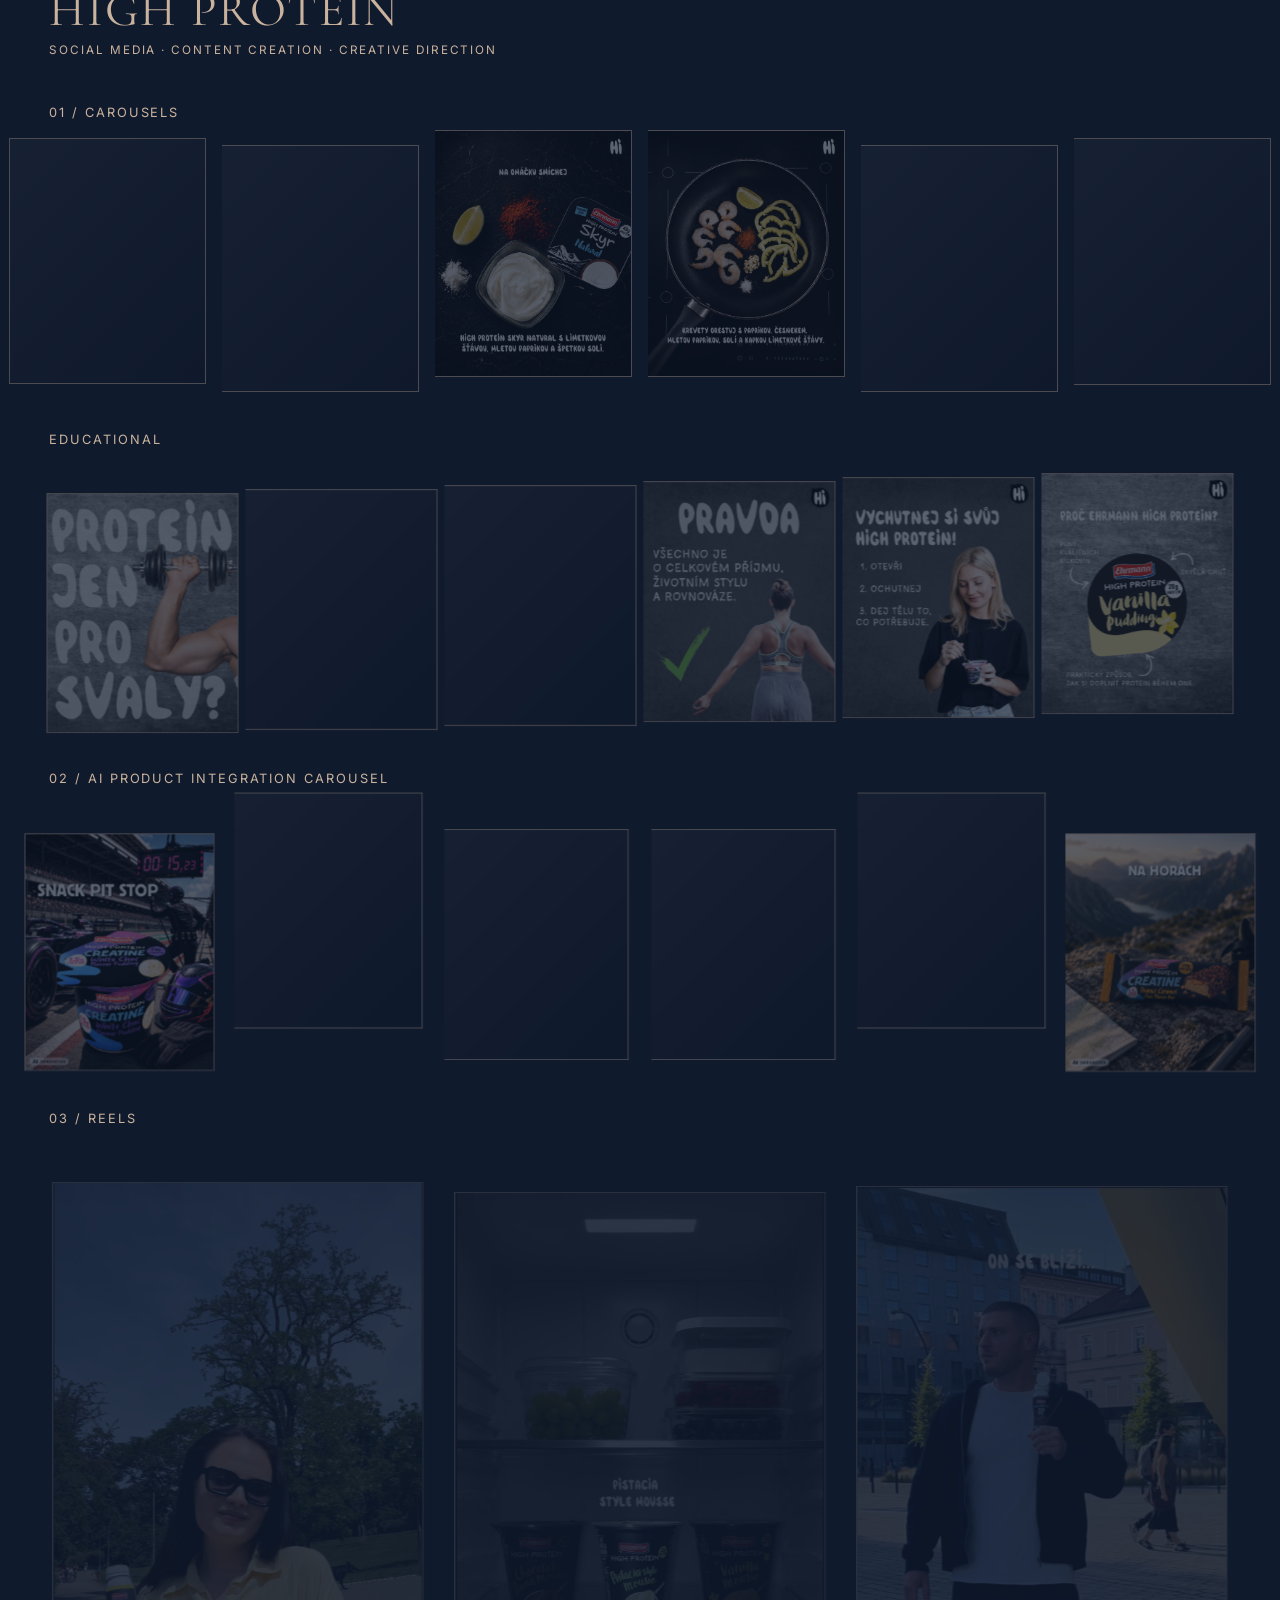
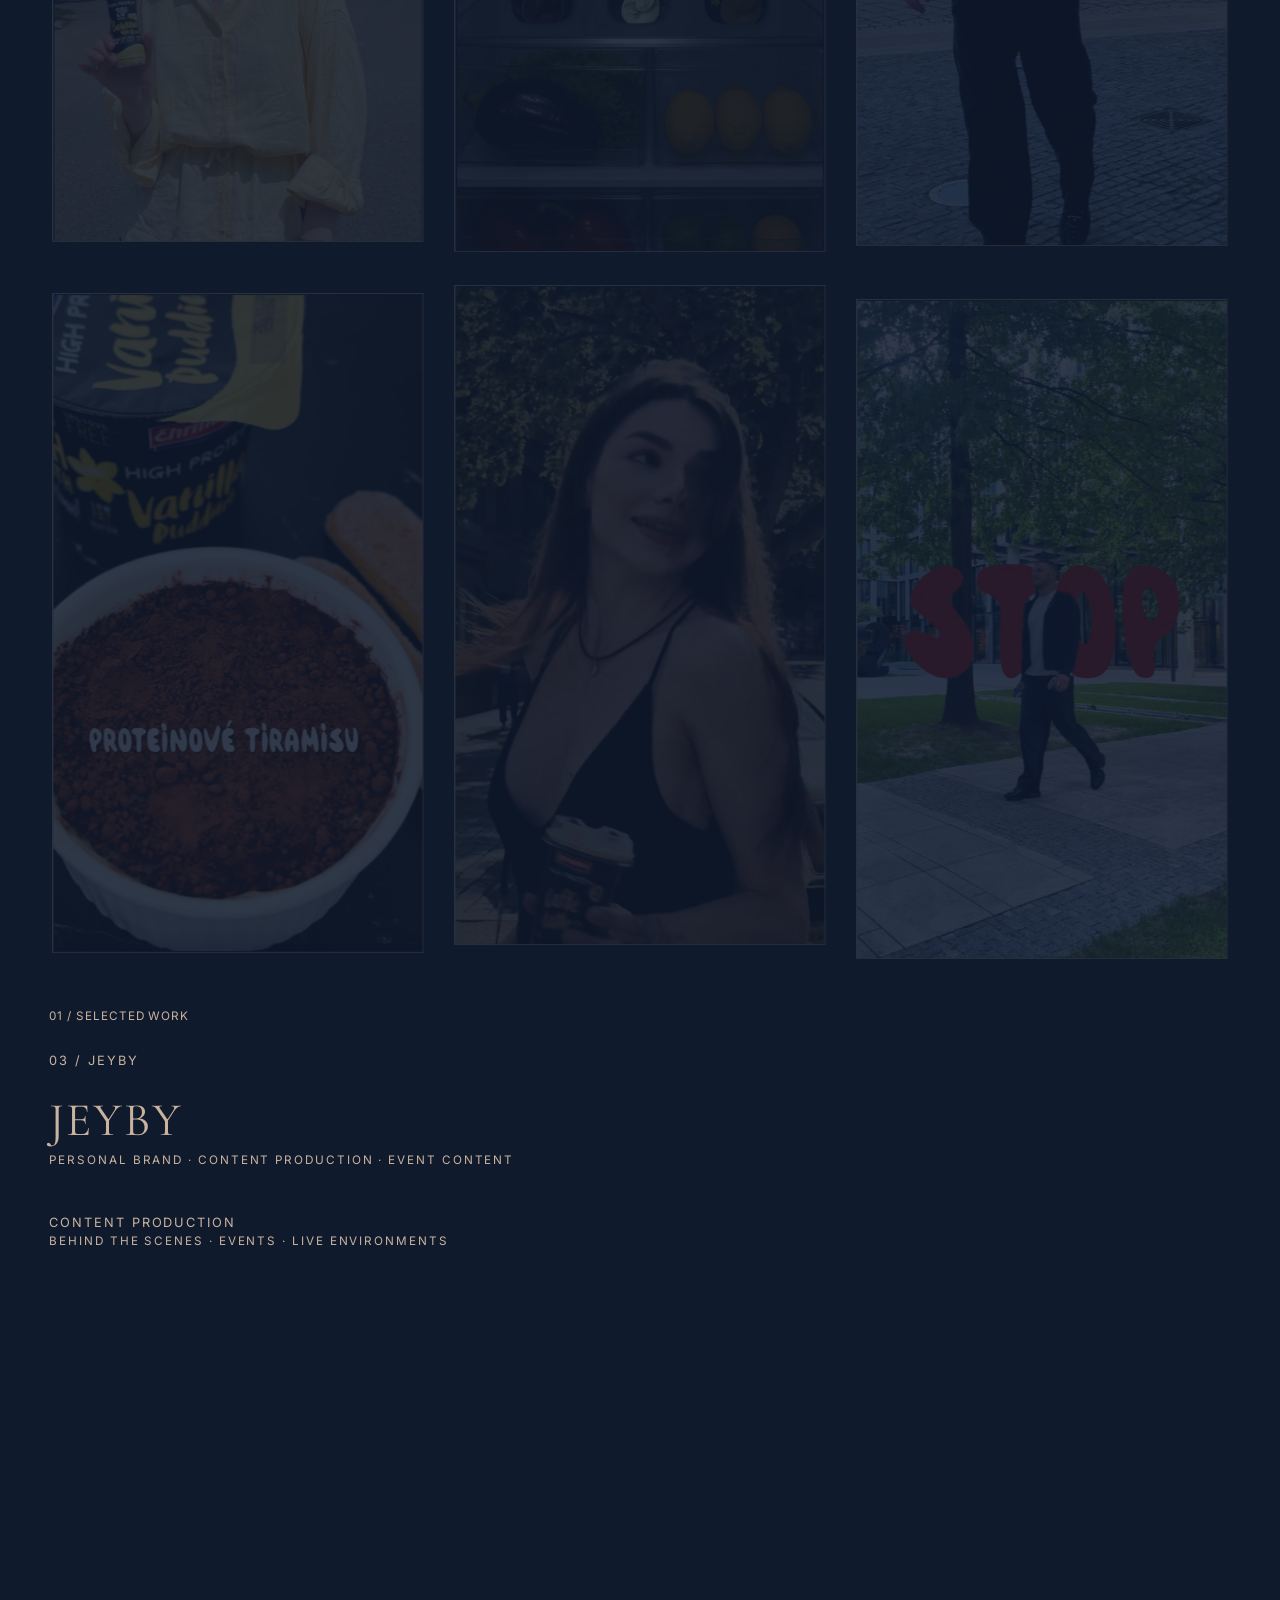
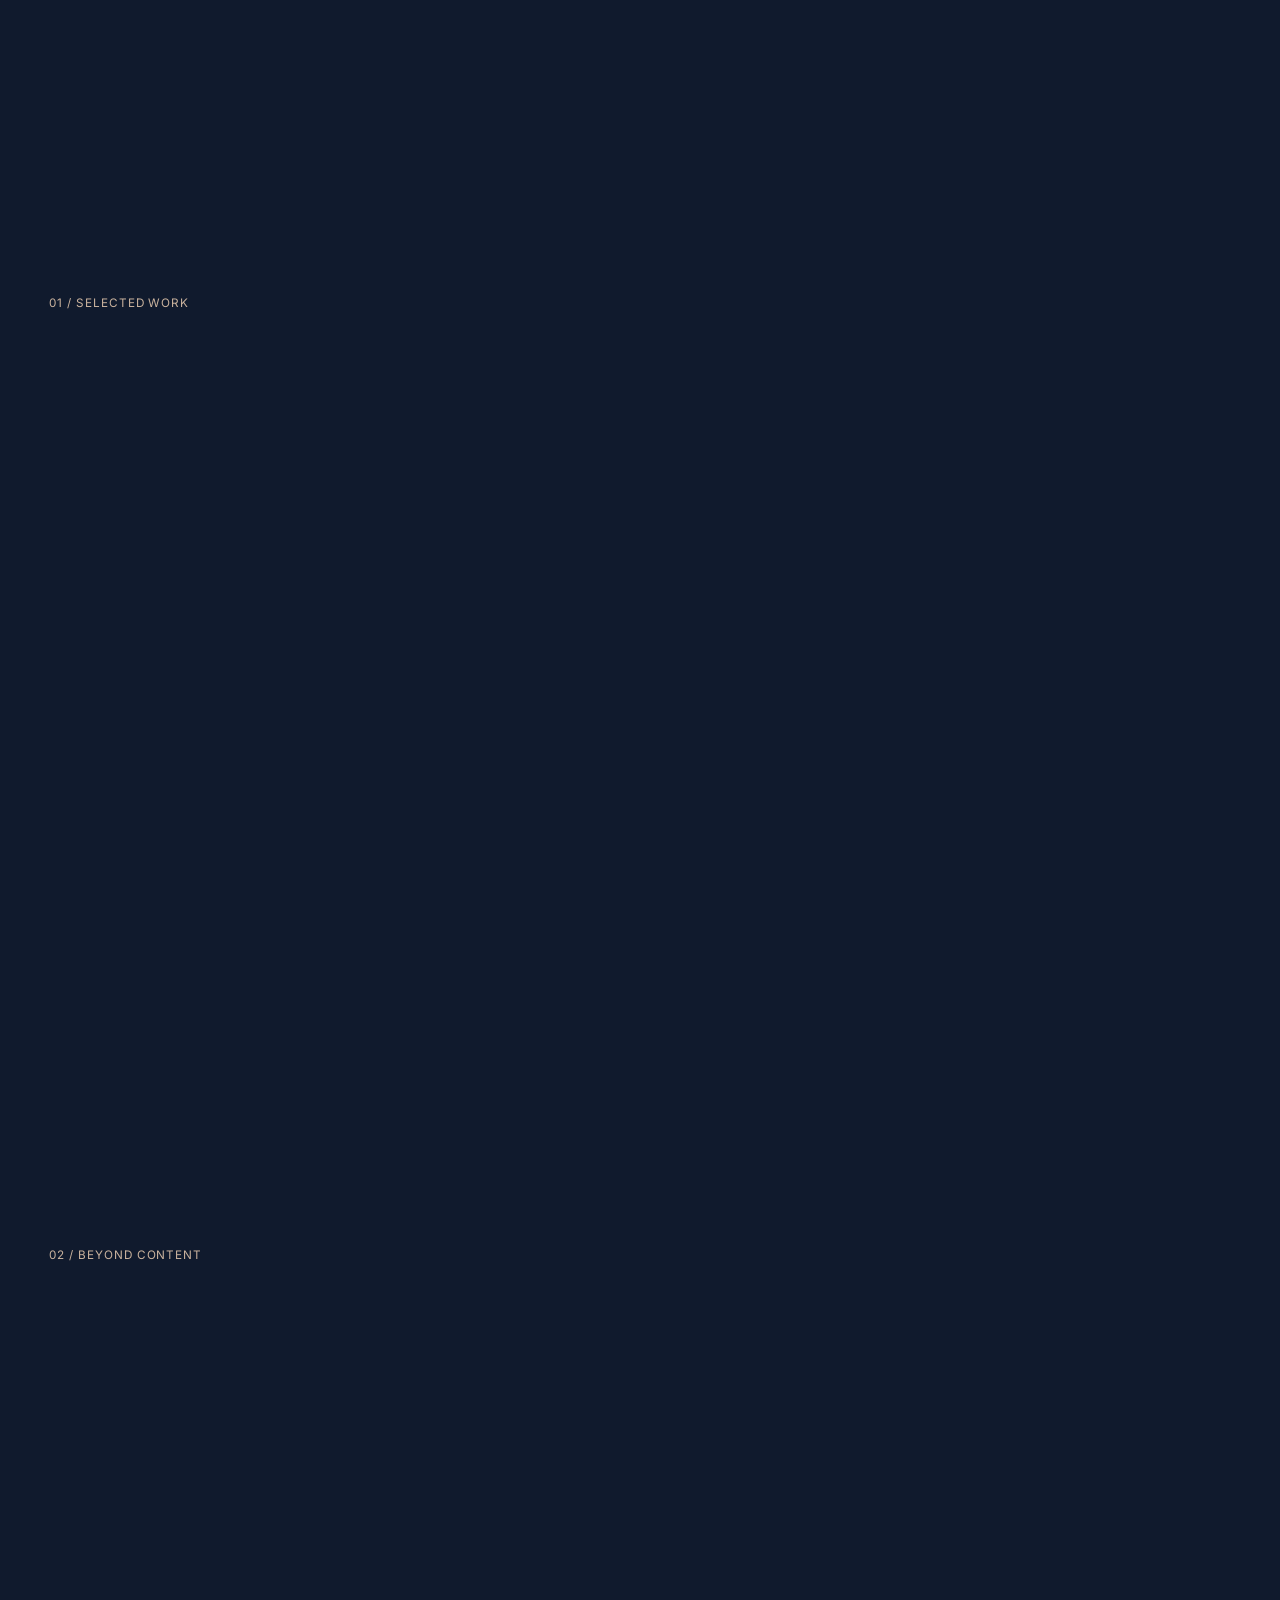
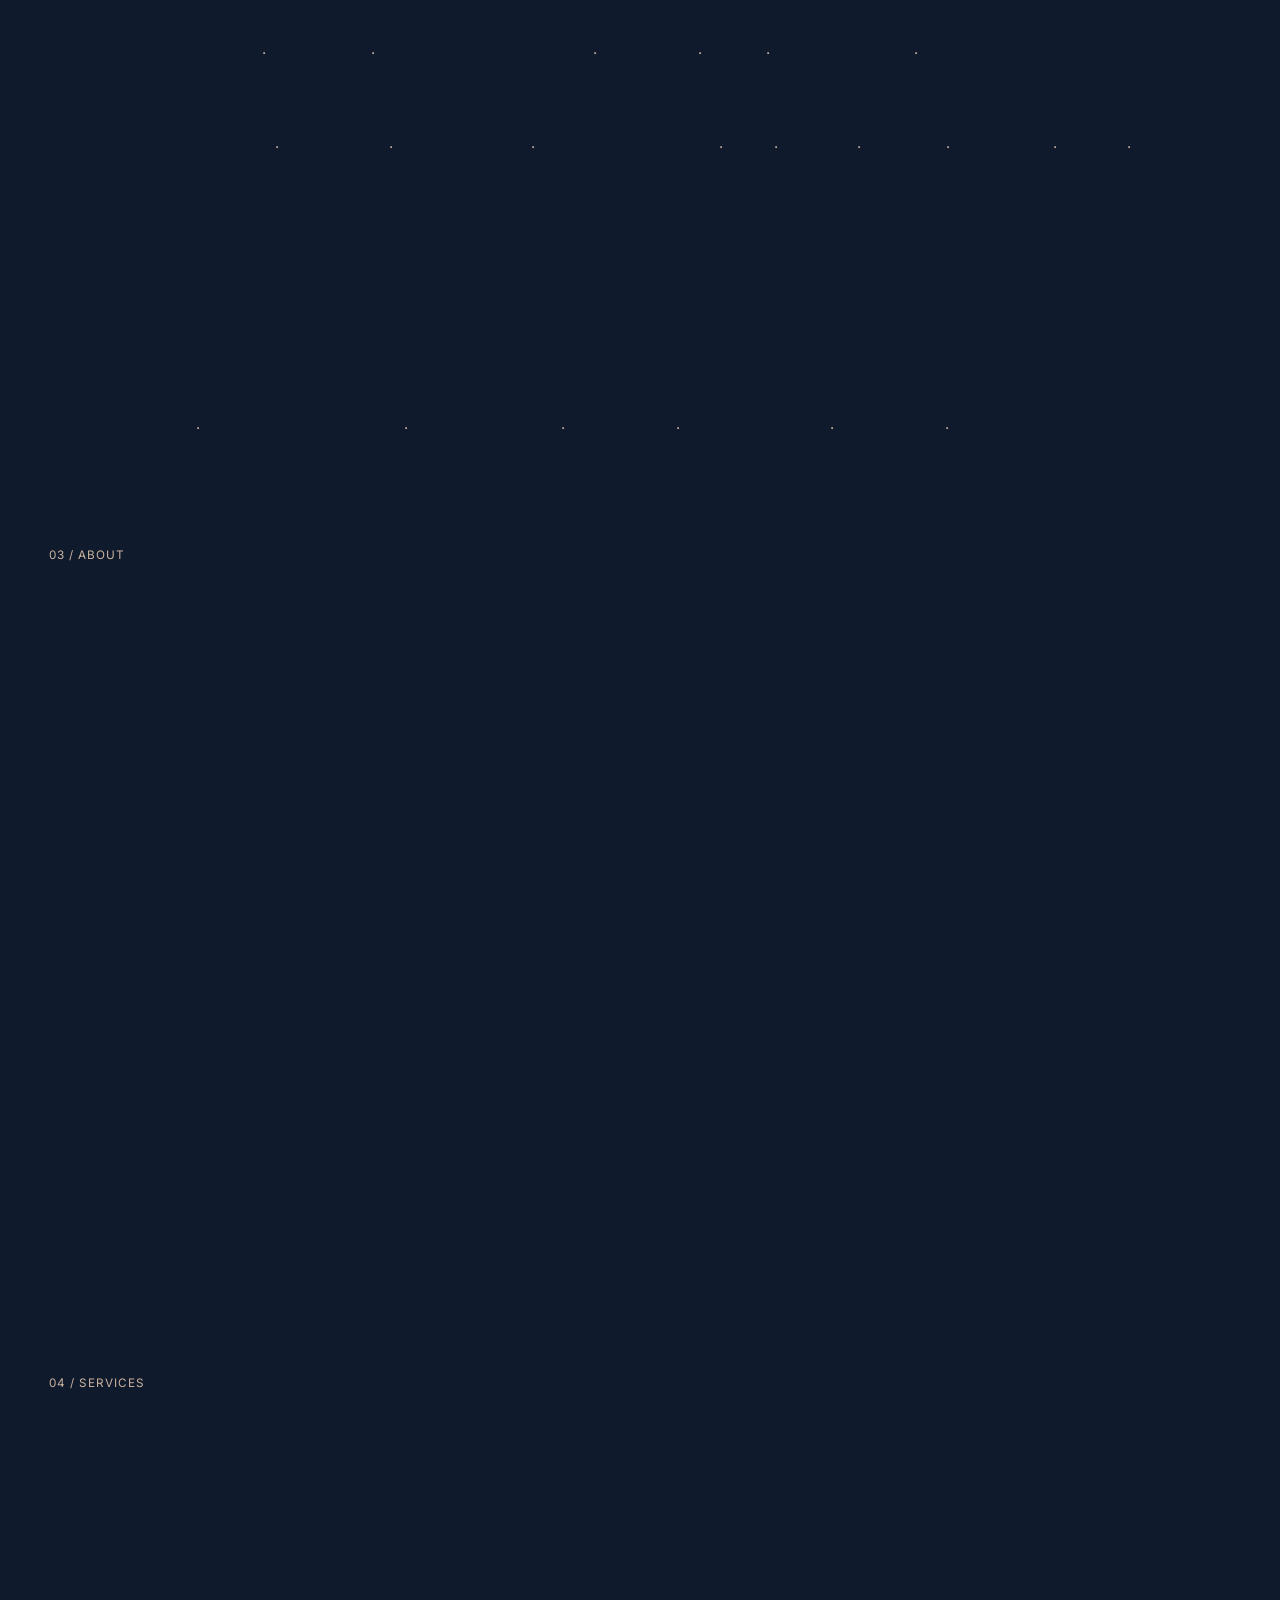
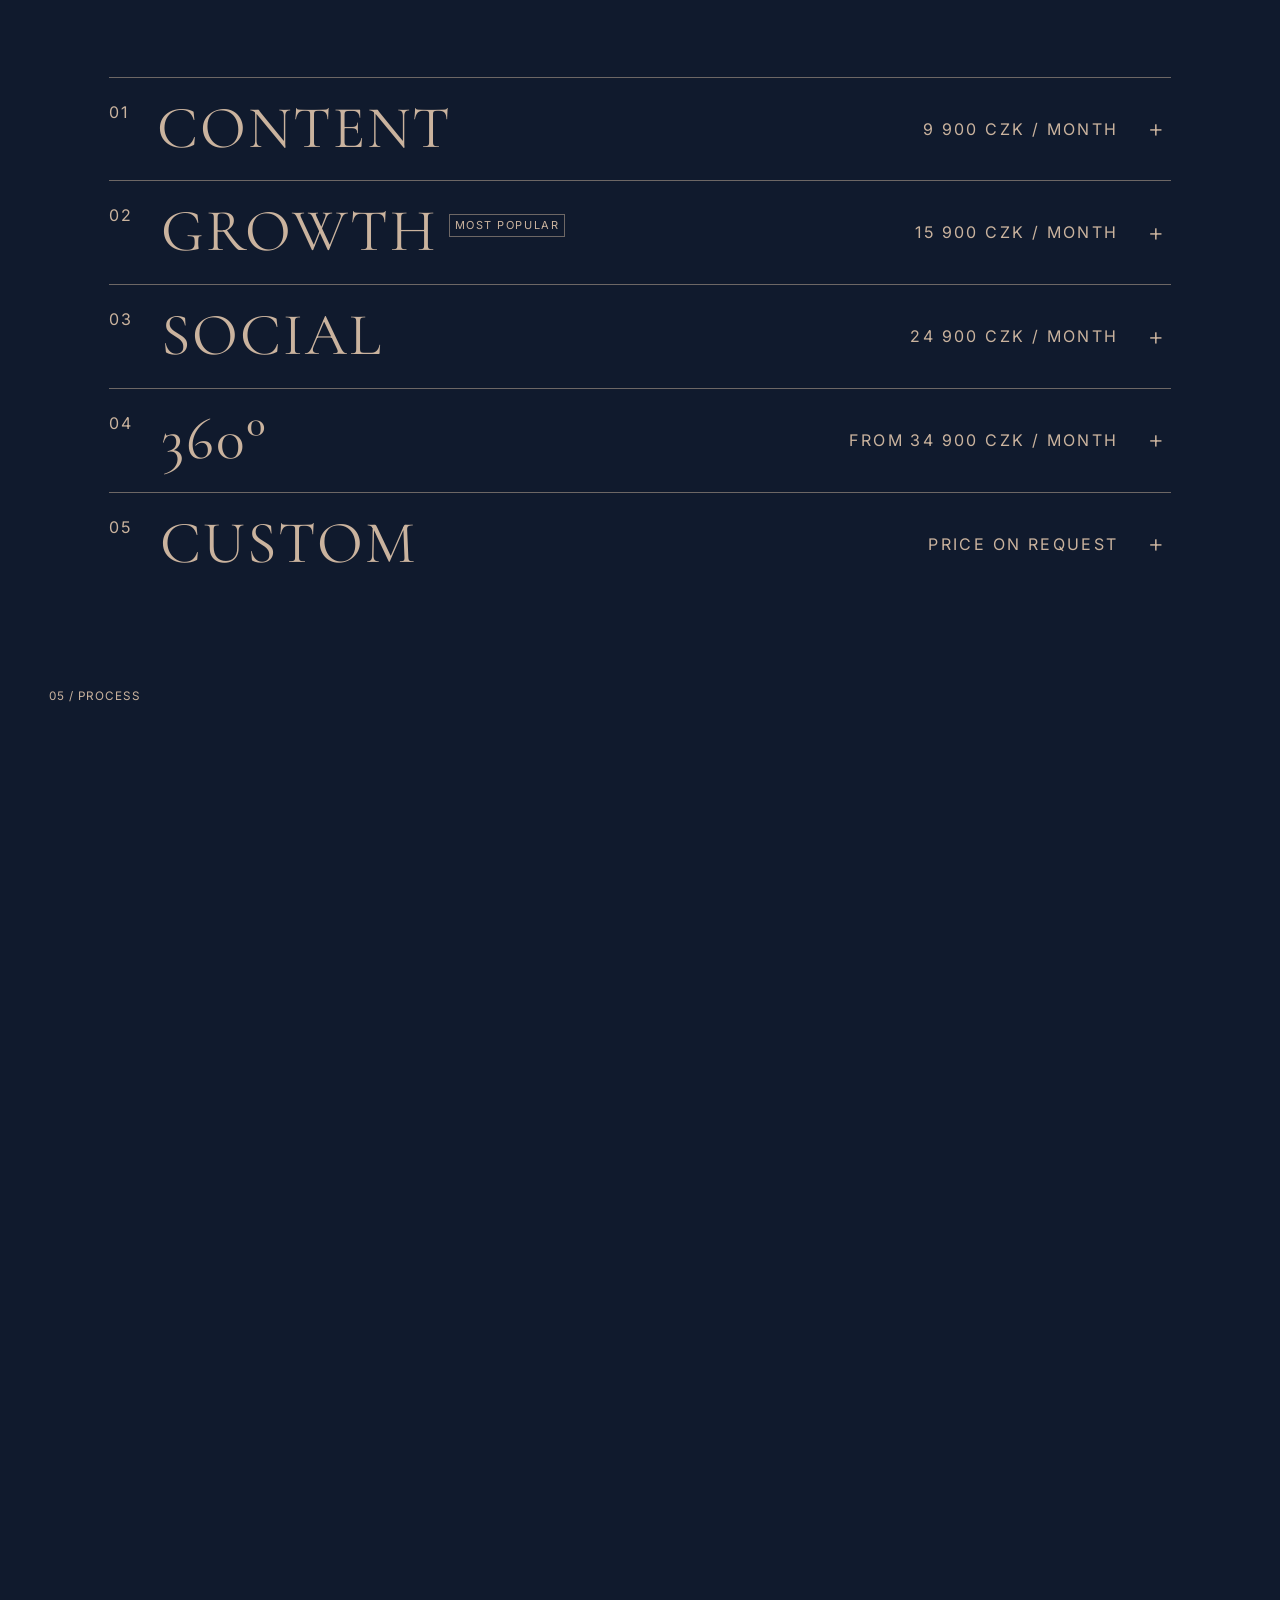
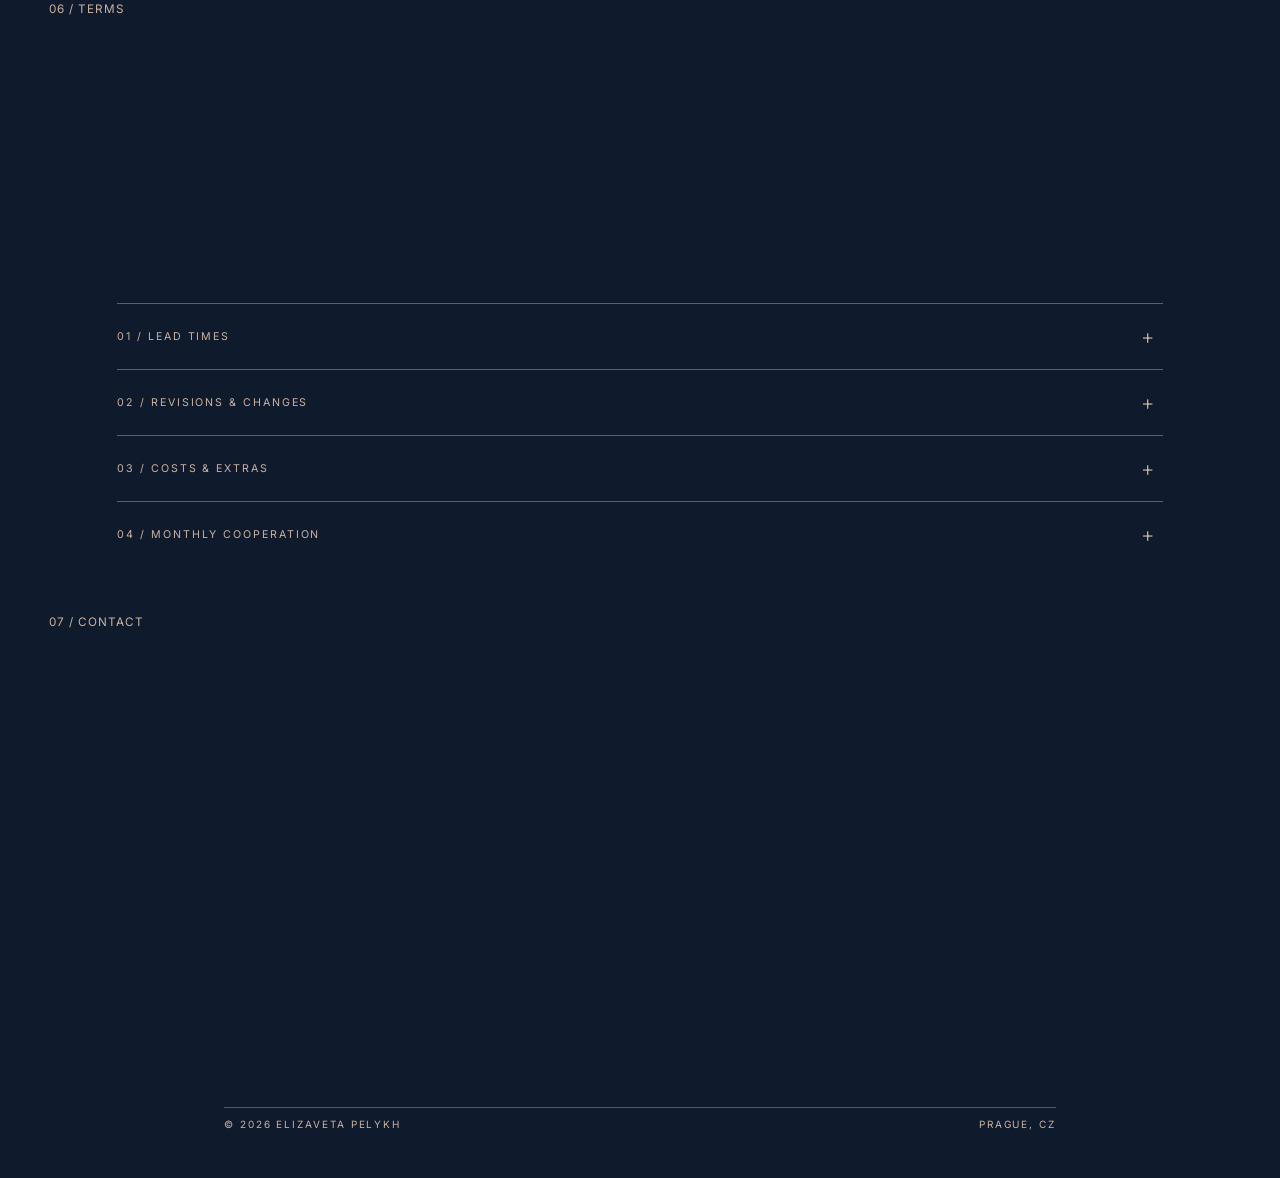
==== commit 735f58ea: "Fix Jeyby Ceny Anděl caption" ====
--- a/index.html
+++ b/index.html
@@ -63,7 +63,7 @@
 <div class="media carousel-slot" data-media="protein-ai-06" aria-label="AI product integration visual 6" data-protein-focus-item tabindex="0"><img src="assets/High%20Protein/AI%20product%20integration%20carousel/06.png" width="1080" height="1350" alt="" loading="lazy" decoding="async"></div>
 </div></div><div class="case-block"><div class="label">03 / REELS</div><div class="grid three two-rows" data-protein-reels-focus><div class="media-item" data-protein-reel-focus tabindex="0" aria-label="High Protein Reel 01; click or press Enter for audio"><div class="media reel protein-real-reel" data-media="protein-reel-1"><video src="assets/High%20Protein/Reels/01.mp4" poster="assets/High%20Protein/Reels/01%20-%20cover.png" muted playsinline preload="none" aria-hidden="true"></video><img class="protein-reel-cover" src="assets/High%20Protein/Reels/01%20-%20cover.png" alt="" loading="lazy" decoding="async"></div></div><div class="media-item" data-protein-reel-focus tabindex="0" aria-label="High Protein Reel 02; click or press Enter for audio"><div class="media reel protein-real-reel" data-media="protein-reel-2"><video src="assets/High%20Protein/Reels/02.mp4" poster="assets/High%20Protein/Reels/02%20-%20cover.png" muted playsinline preload="none" aria-hidden="true"></video><img class="protein-reel-cover" src="assets/High%20Protein/Reels/02%20-%20cover.png" alt="" loading="lazy" decoding="async"></div></div><div class="media-item" data-protein-reel-focus tabindex="0" aria-label="High Protein Reel 03; click or press Enter for audio"><div class="media reel protein-real-reel" data-media="protein-reel-3"><video src="assets/High%20Protein/Reels/03.mp4" poster="assets/High%20Protein/Reels/03%20-%20cover.png" muted playsinline preload="none" aria-hidden="true"></video><img class="protein-reel-cover" src="assets/High%20Protein/Reels/03%20-%20cover.png" alt="" loading="lazy" decoding="async"></div></div><div class="media-item" data-protein-reel-focus tabindex="0" aria-label="High Protein Reel 04; click or press Enter for audio"><div class="media reel protein-real-reel" data-media="protein-reel-4"><video src="assets/High%20Protein/Reels/04.mp4" poster="assets/High%20Protein/Reels/04%20-%20cover.png" muted playsinline preload="none" aria-hidden="true"></video><img class="protein-reel-cover" src="assets/High%20Protein/Reels/04%20-%20cover.png" alt="" loading="lazy" decoding="async"></div></div><div class="media-item" data-protein-reel-focus tabindex="0" aria-label="High Protein Reel 05; click or press Enter for audio"><div class="media reel protein-real-reel" data-media="protein-reel-5"><video src="assets/High%20Protein/Reels/05.mp4" poster="assets/High%20Protein/Reels/05%20-%20cover.png" muted playsinline preload="none" aria-hidden="true"></video><img class="protein-reel-cover" src="assets/High%20Protein/Reels/05%20-%20cover.png" alt="" loading="lazy" decoding="async"></div></div><div class="media-item" data-protein-reel-focus tabindex="0" aria-label="High Protein Reel 06; click or press Enter for audio"><div class="media reel protein-real-reel" data-media="protein-reel-6"><video src="assets/High%20Protein/Reels/06.mp4" poster="assets/High%20Protein/Reels/06%20-%20cover.png" muted playsinline preload="none" aria-hidden="true"></video><img class="protein-reel-cover" src="assets/High%20Protein/Reels/06%20-%20cover.png" alt="" loading="lazy" decoding="async"></div></div></div></div></section>
 
-<section class="case sand" id="jeyby"><div class="section-no">01 / SELECTED WORK</div><div class="case-head reveal"><div>03 / JEYBY</div><h3>JEYBY</h3><small>PERSONAL BRAND · CONTENT PRODUCTION · EVENT CONTENT</small></div><div class="case-block"><div class="label">CONTENT PRODUCTION<br><small>BEHIND THE SCENES · EVENTS · LIVE ENVIRONMENTS</small></div><div class="grid four"><div class="media-item"><div class="media reel project-real-reel" data-media="jeyby-event" tabindex="0" aria-label="JEYBY event visual"><video src="assets/Jeyby/01.MOV" poster="assets/Jeyby/01%20-%20cover.png" muted playsinline preload="none" aria-hidden="true"></video><img class="project-reel-cover" src="assets/Jeyby/01%20-%20cover.png" alt="" loading="lazy" decoding="async"></div><div class="media-caption">ČERNÝ ANDĚL · EVENT</div></div><div class="media-item"><div class="media reel project-real-reel" data-media="jeyby-outdoor" tabindex="0" aria-label="JEYBY outdoor visual"><video src="assets/Jeyby/02.MOV" poster="assets/Jeyby/02%20-%20cover.png" muted playsinline preload="none" aria-hidden="true"></video><img class="project-reel-cover" src="assets/Jeyby/02%20-%20cover.png" alt="" loading="lazy" decoding="async"></div><div class="media-caption">OUTDOOR · BEHIND THE SCENES</div></div><div class="media-item"><div class="media reel project-real-reel" data-media="jeyby-studio" tabindex="0" aria-label="JEYBY studio visual"><video src="assets/Jeyby/03.MOV" poster="assets/Jeyby/03%20-%20cover.png" muted playsinline preload="none" aria-hidden="true"></video><img class="project-reel-cover" src="assets/Jeyby/03%20-%20cover.png" alt="" loading="lazy" decoding="async"></div><div class="media-caption">STUDIO · BEHIND THE SCENES</div></div><div class="media-item"><div class="media reel project-real-reel" data-media="jeyby-stage" tabindex="0" aria-label="JEYBY stage visual"><video src="assets/Jeyby/04.MOV" poster="assets/Jeyby/04%20-%20cover.png" muted playsinline preload="none" aria-hidden="true"></video><img class="project-reel-cover" src="assets/Jeyby/04%20-%20cover.png" alt="" loading="lazy" decoding="async"></div><div class="media-caption">STAGE · CONCERT REHEARSAL</div></div></div></div></section>
+<section class="case sand" id="jeyby"><div class="section-no">01 / SELECTED WORK</div><div class="case-head reveal"><div>03 / JEYBY</div><h3>JEYBY</h3><small>PERSONAL BRAND · CONTENT PRODUCTION · EVENT CONTENT</small></div><div class="case-block"><div class="label">CONTENT PRODUCTION<br><small>BEHIND THE SCENES · EVENTS · LIVE ENVIRONMENTS</small></div><div class="grid four"><div class="media-item"><div class="media reel project-real-reel" data-media="jeyby-event" tabindex="0" aria-label="JEYBY event visual"><video src="assets/Jeyby/01.MOV" poster="assets/Jeyby/01%20-%20cover.png" muted playsinline preload="none" aria-hidden="true"></video><img class="project-reel-cover" src="assets/Jeyby/01%20-%20cover.png" alt="" loading="lazy" decoding="async"></div><div class="media-caption">CENY ANDĚL · EVENT</div></div><div class="media-item"><div class="media reel project-real-reel" data-media="jeyby-outdoor" tabindex="0" aria-label="JEYBY outdoor visual"><video src="assets/Jeyby/02.MOV" poster="assets/Jeyby/02%20-%20cover.png" muted playsinline preload="none" aria-hidden="true"></video><img class="project-reel-cover" src="assets/Jeyby/02%20-%20cover.png" alt="" loading="lazy" decoding="async"></div><div class="media-caption">OUTDOOR · BEHIND THE SCENES</div></div><div class="media-item"><div class="media reel project-real-reel" data-media="jeyby-studio" tabindex="0" aria-label="JEYBY studio visual"><video src="assets/Jeyby/03.MOV" poster="assets/Jeyby/03%20-%20cover.png" muted playsinline preload="none" aria-hidden="true"></video><img class="project-reel-cover" src="assets/Jeyby/03%20-%20cover.png" alt="" loading="lazy" decoding="async"></div><div class="media-caption">STUDIO · BEHIND THE SCENES</div></div><div class="media-item"><div class="media reel project-real-reel" data-media="jeyby-stage" tabindex="0" aria-label="JEYBY stage visual"><video src="assets/Jeyby/04.MOV" poster="assets/Jeyby/04%20-%20cover.png" muted playsinline preload="none" aria-hidden="true"></video><img class="project-reel-cover" src="assets/Jeyby/04%20-%20cover.png" alt="" loading="lazy" decoding="async"></div><div class="media-caption">STAGE · CONCERT REHEARSAL</div></div></div></div></section>
 
 <section class="case navy" id="jakub"><div class="section-no">01 / SELECTED WORK</div><div class="case-head reveal"><div>04 / JAKUB DOHNAL</div><h3>JAKUB DOHNAL</h3><small>PERSONAL BRAND · SOCIAL-FIRST CONTENT · ORGANIC PERFORMANCE</small></div><div class="case-block"><div class="label">ORGANIC PERFORMANCE<br><small>~26K FOLLOWERS · REELS REACHING UP TO 384K ORGANIC VIEWS</small></div><div class="grid four"><div class="media-item"><div class="media reel project-real-reel" data-media="jakub-1" tabindex="0" aria-label="Jakub Dohnal Reel 01; click or press Enter for audio"><video src="assets/Jakub%20Dohnal/01.MOV" poster="assets/Jakub%20Dohnal/01%20-%20cover.png" muted playsinline preload="none" aria-hidden="true"></video><img class="project-reel-cover" src="assets/Jakub%20Dohnal/01%20-%20cover.png" alt="" loading="lazy" decoding="async"></div><div class="media-caption">SOCIAL-FIRST CONTENT</div></div><div class="media-item"><div class="media reel project-real-reel" data-media="jakub-2" tabindex="0" aria-label="Jakub Dohnal Reel 02; click or press Enter for audio"><video src="assets/Jakub%20Dohnal/02.MOV" poster="assets/Jakub%20Dohnal/02%20-%20cover.png" muted playsinline preload="none" aria-hidden="true"></video><img class="project-reel-cover" src="assets/Jakub%20Dohnal/02%20-%20cover.png" alt="" loading="lazy" decoding="async"></div><div class="media-caption">91K<br>ORGANIC VIEWS</div></div><div class="media-item"><div class="media reel project-real-reel" data-media="jakub-3" tabindex="0" aria-label="Jakub Dohnal Reel 03; click or press Enter for audio"><video src="assets/Jakub%20Dohnal/03.MOV" poster="assets/Jakub%20Dohnal/03%20-%20cover.png" muted playsinline preload="none" aria-hidden="true"></video><img class="project-reel-cover" src="assets/Jakub%20Dohnal/03%20-%20cover.png" alt="" loading="lazy" decoding="async"></div><div class="media-caption">113K<br>ORGANIC VIEWS</div></div><div class="media-item"><div class="media reel project-real-reel" data-media="jakub-4" tabindex="0" aria-label="Jakub Dohnal Reel 04; click or press Enter for audio"><video src="assets/Jakub%20Dohnal/04.MOV" poster="assets/Jakub%20Dohnal/04%20-%20cover.png" muted playsinline preload="none" aria-hidden="true"></video><img class="project-reel-cover" src="assets/Jakub%20Dohnal/04%20-%20cover.png" alt="" loading="lazy" decoding="async"></div><div class="media-caption">384K<br>ORGANIC VIEWS</div></div></div></div></section>
 
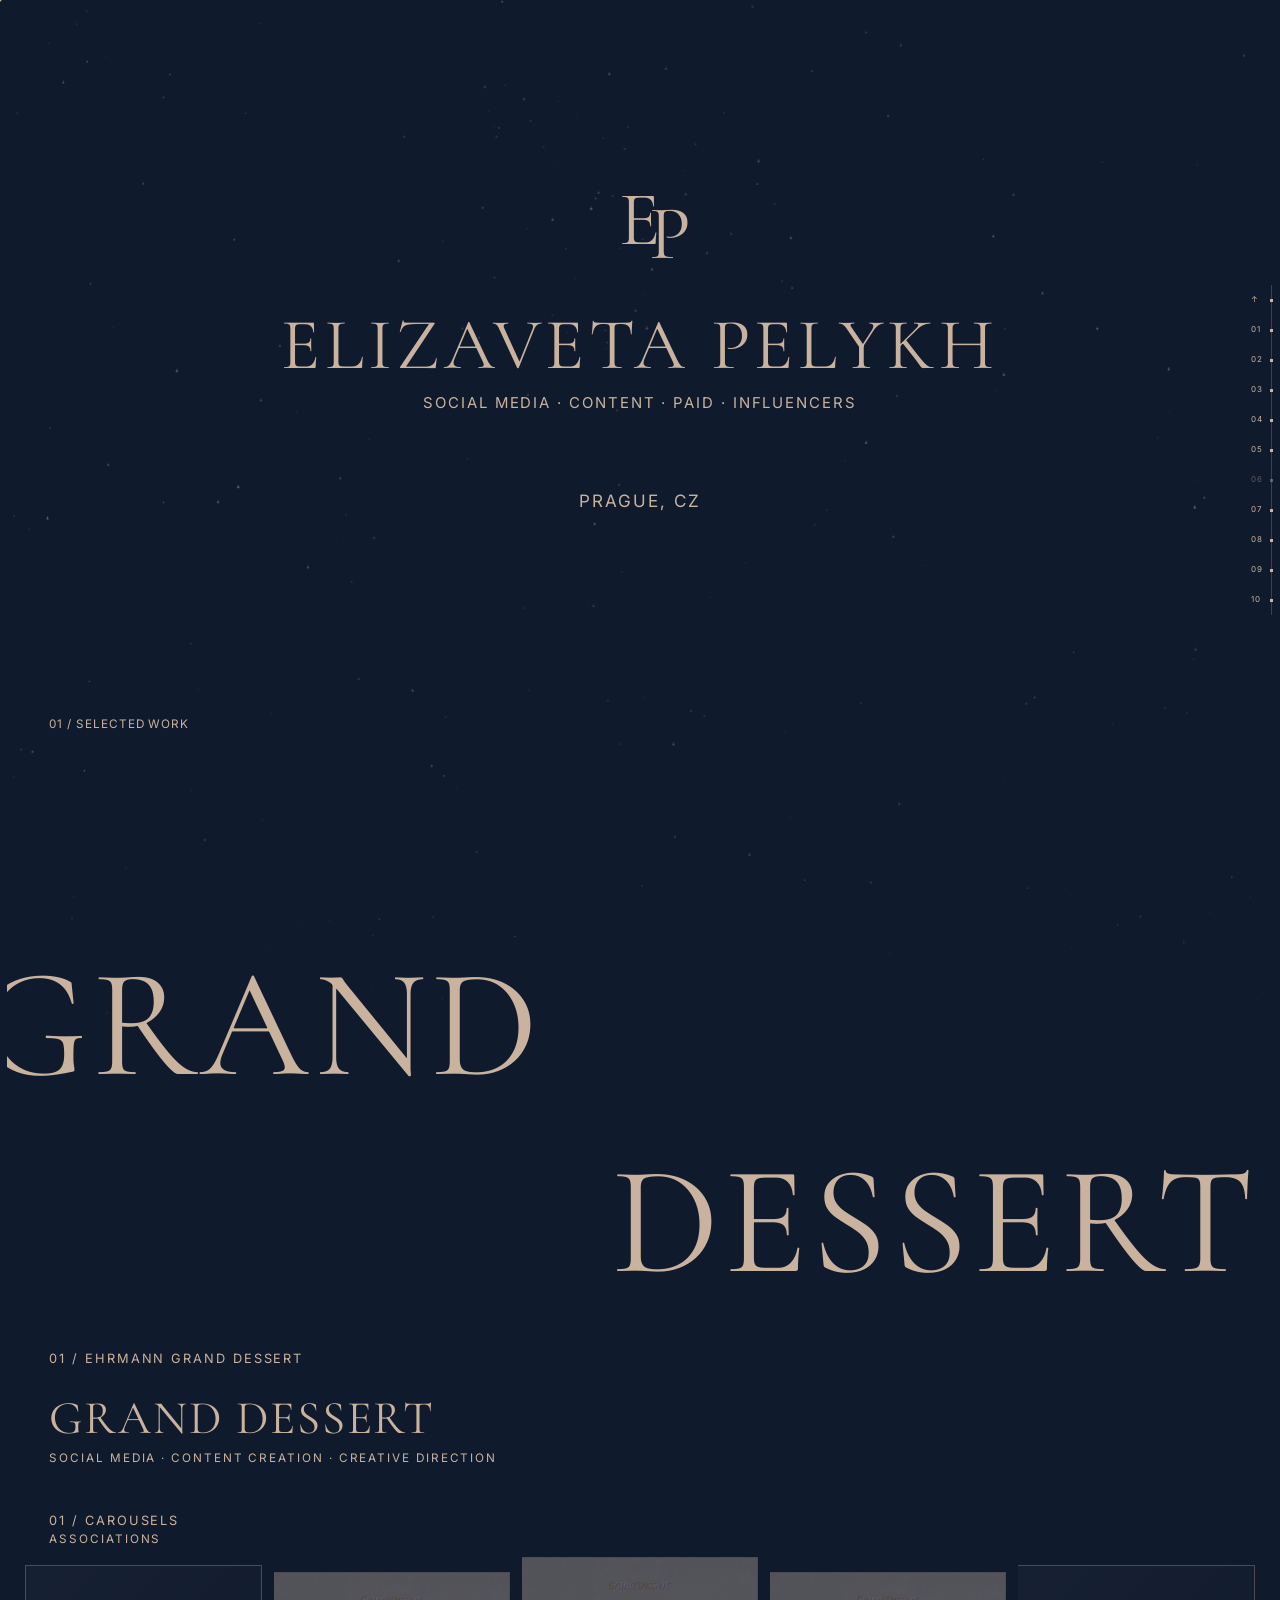
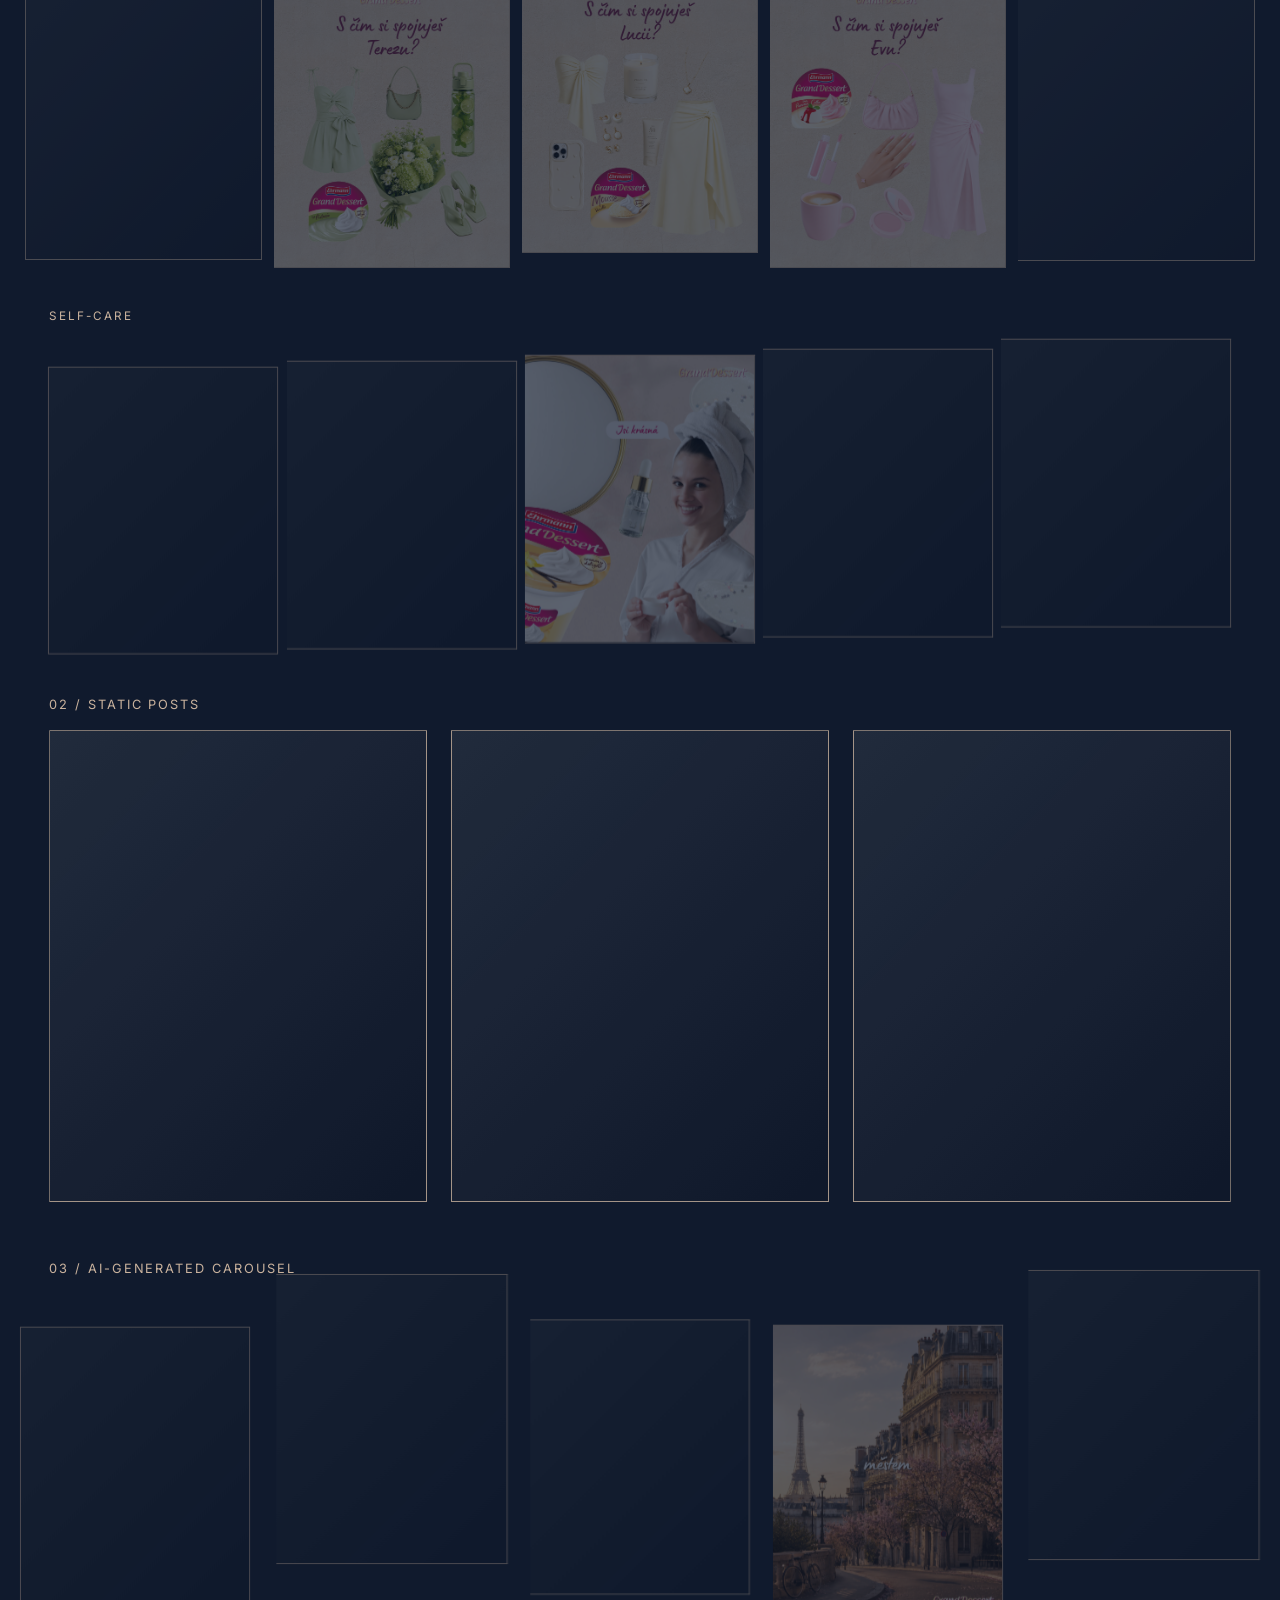
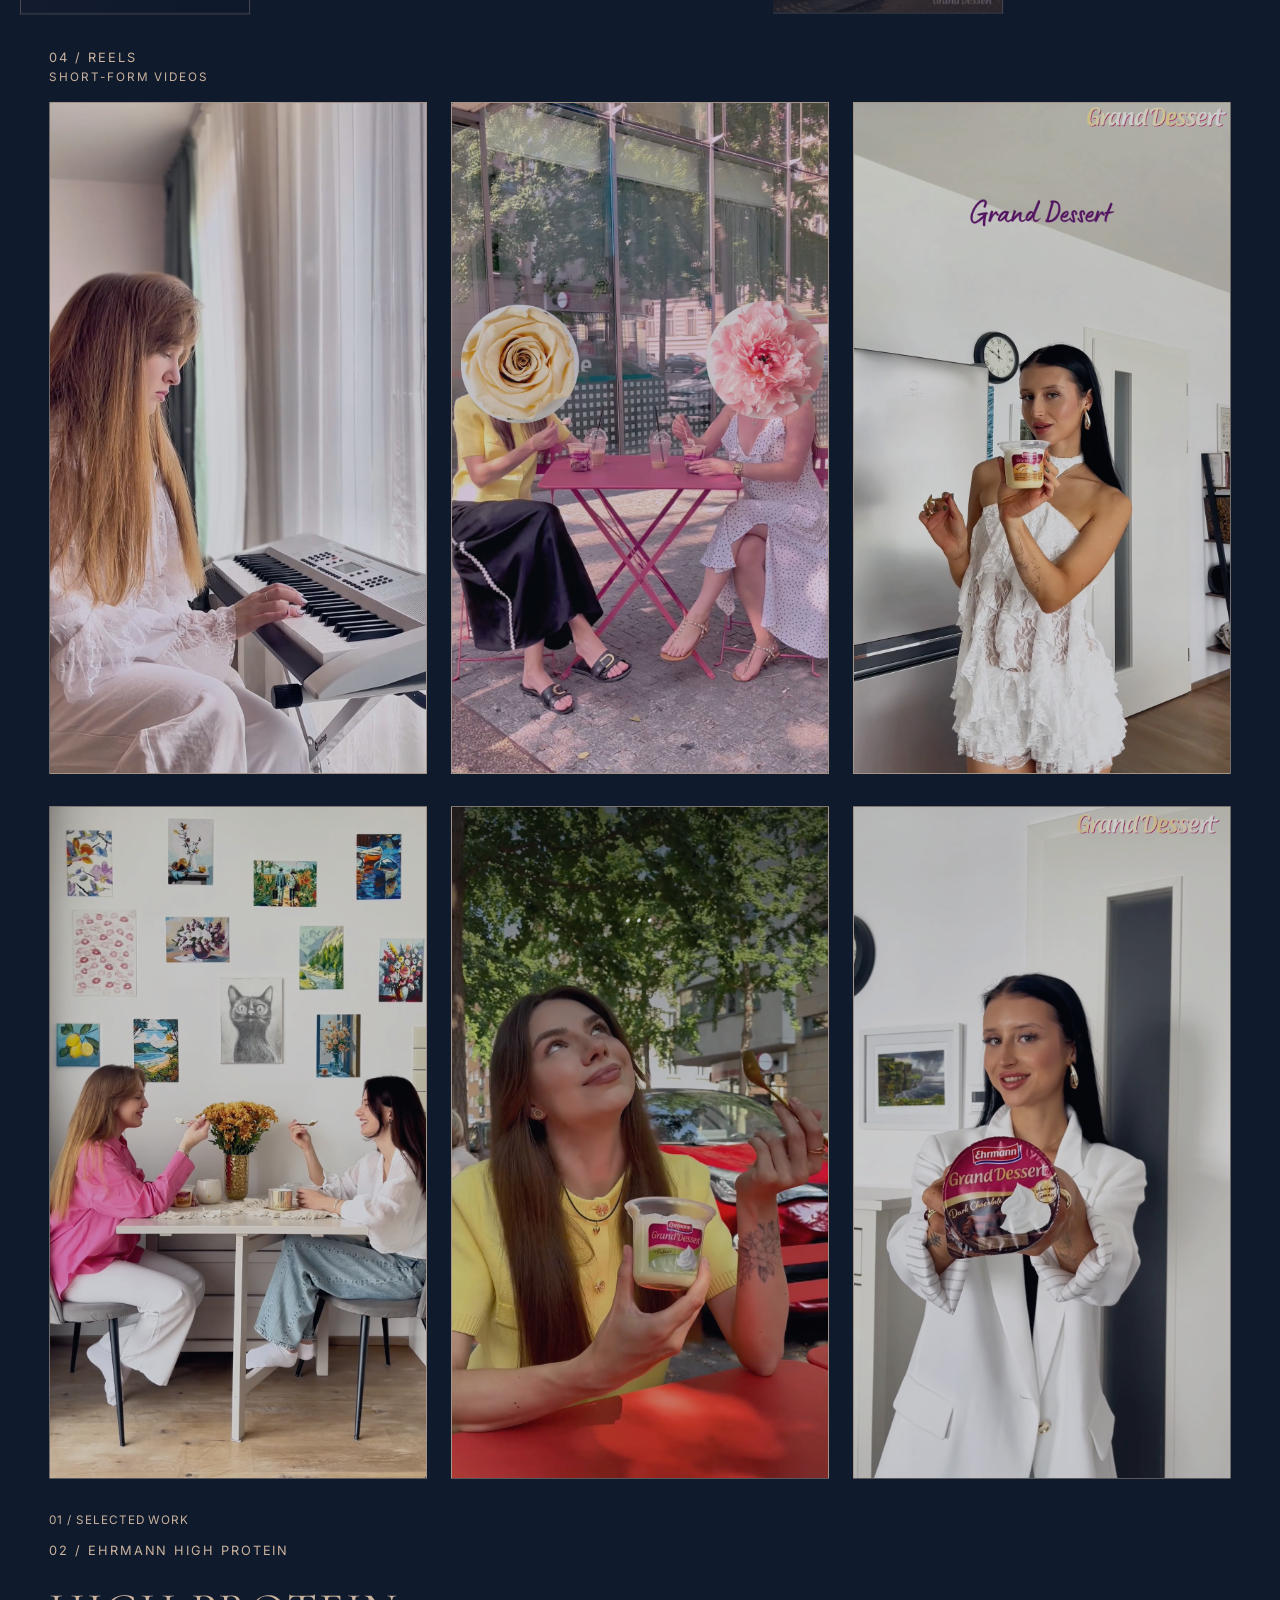
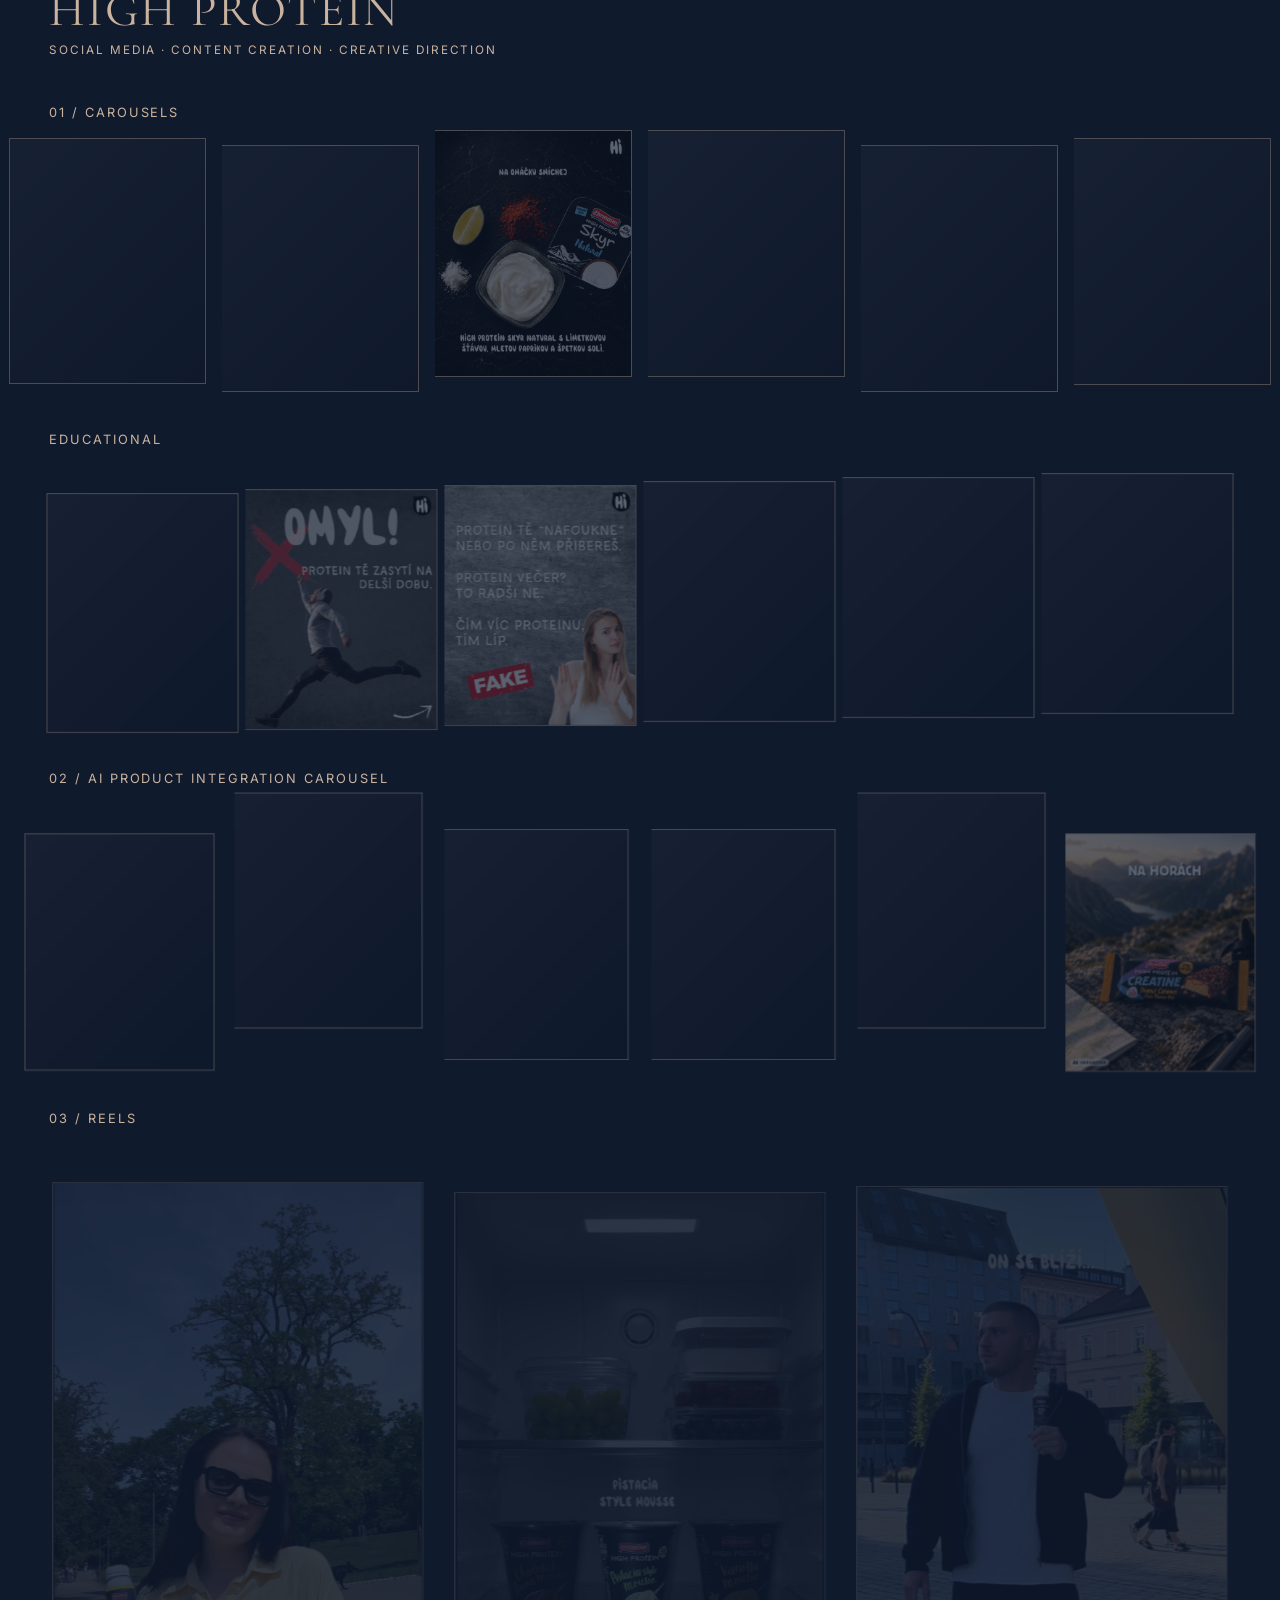
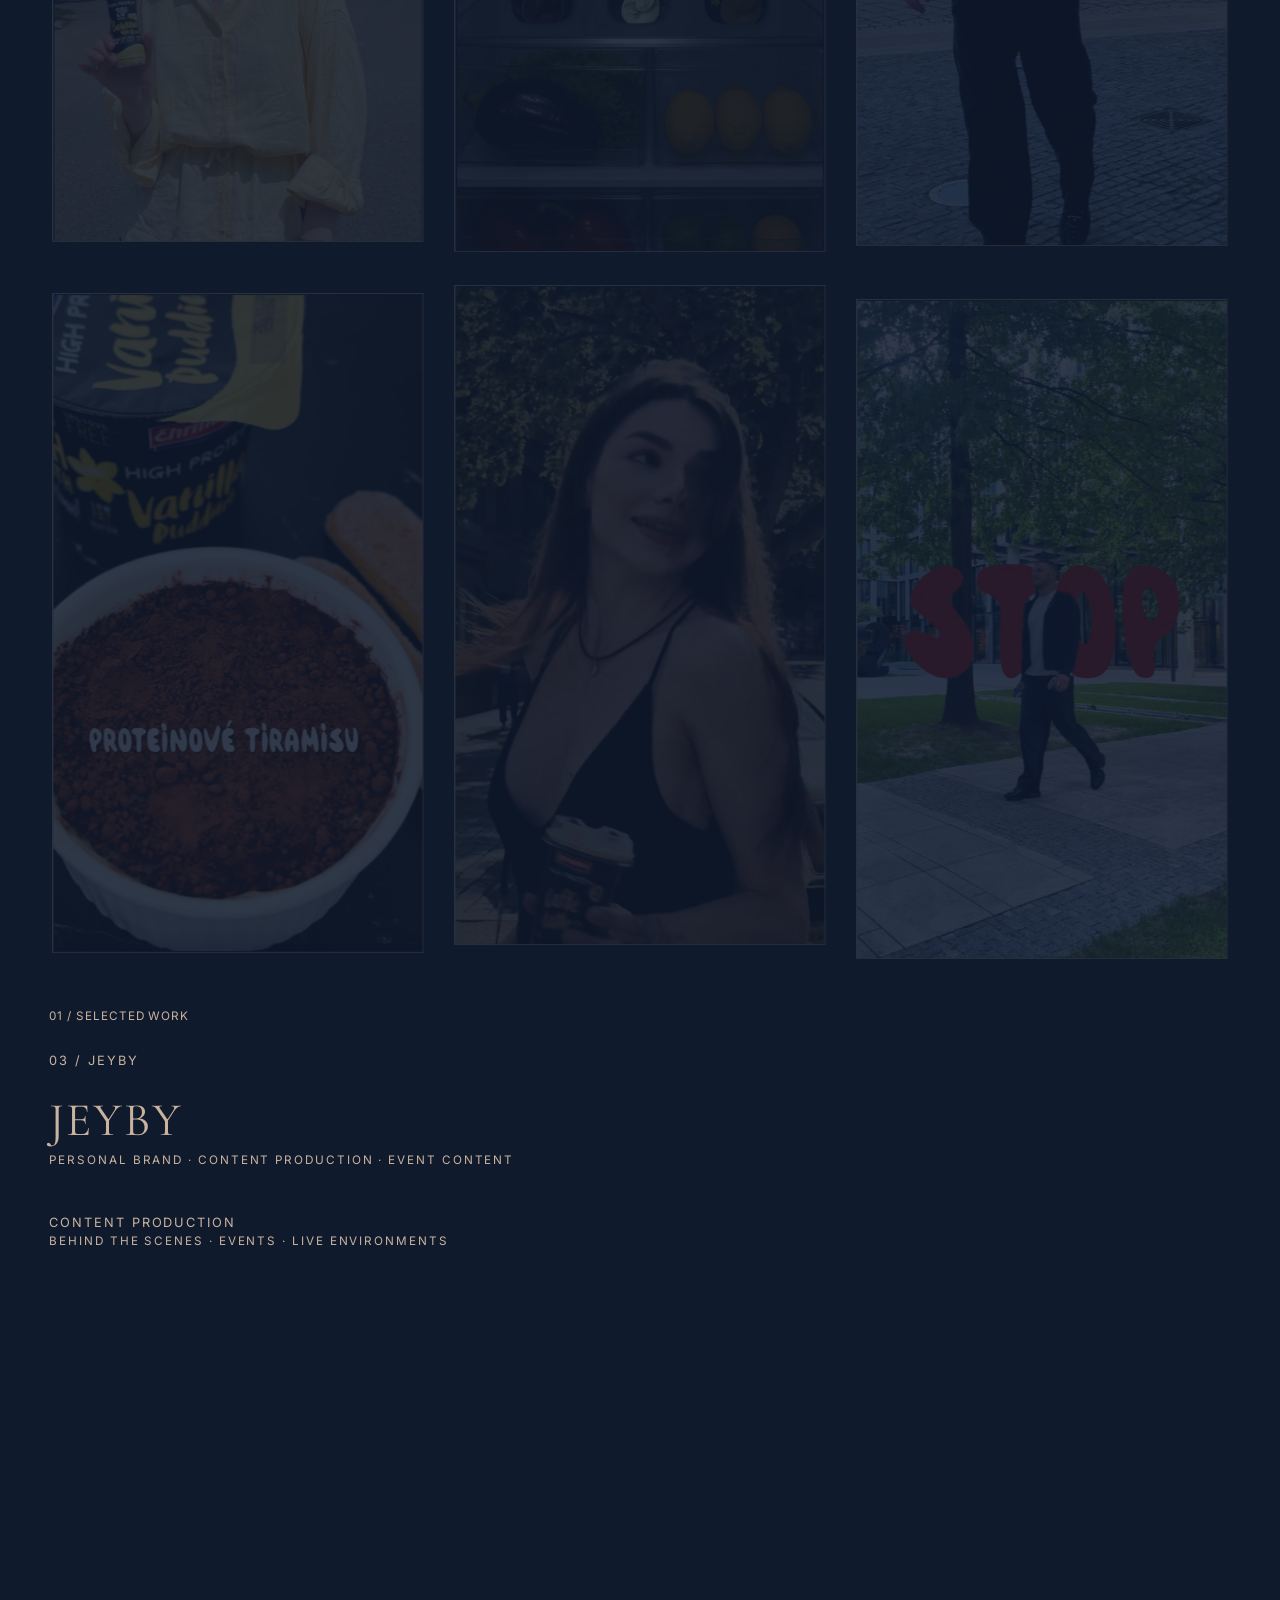
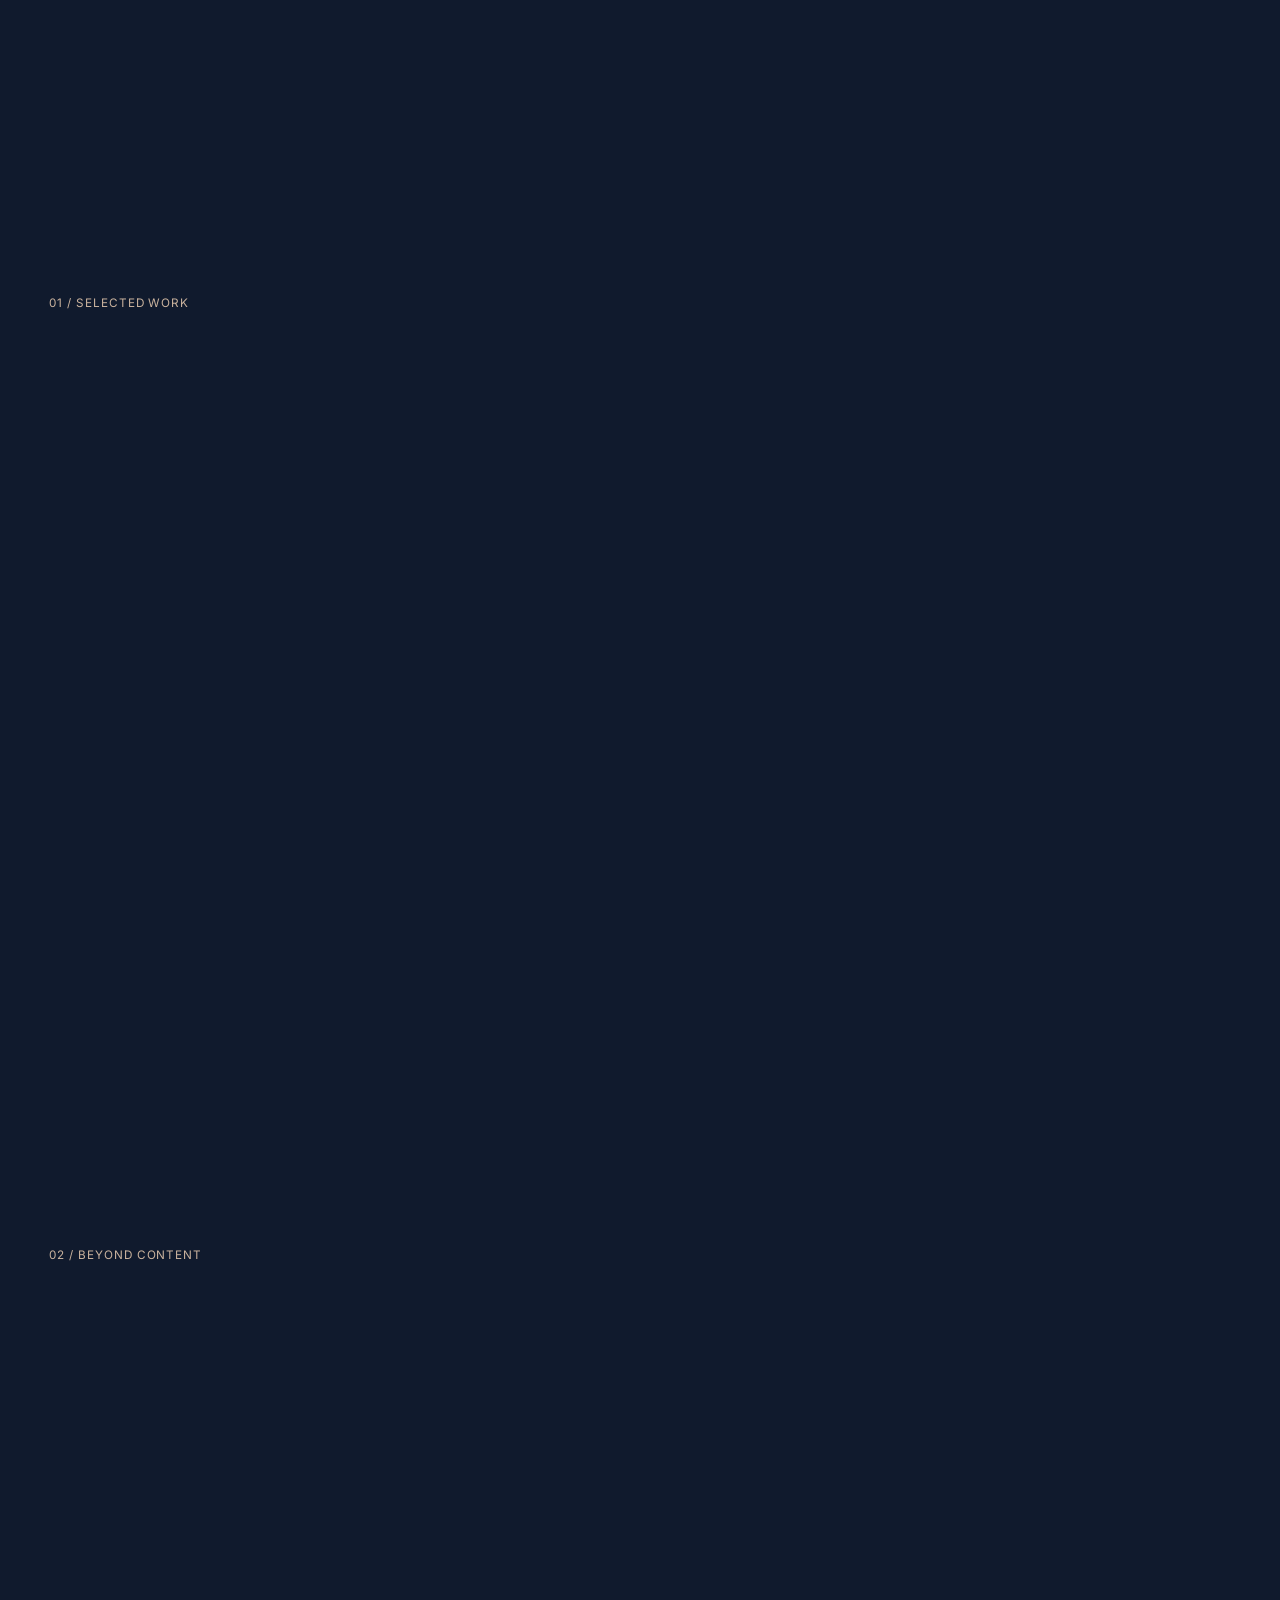
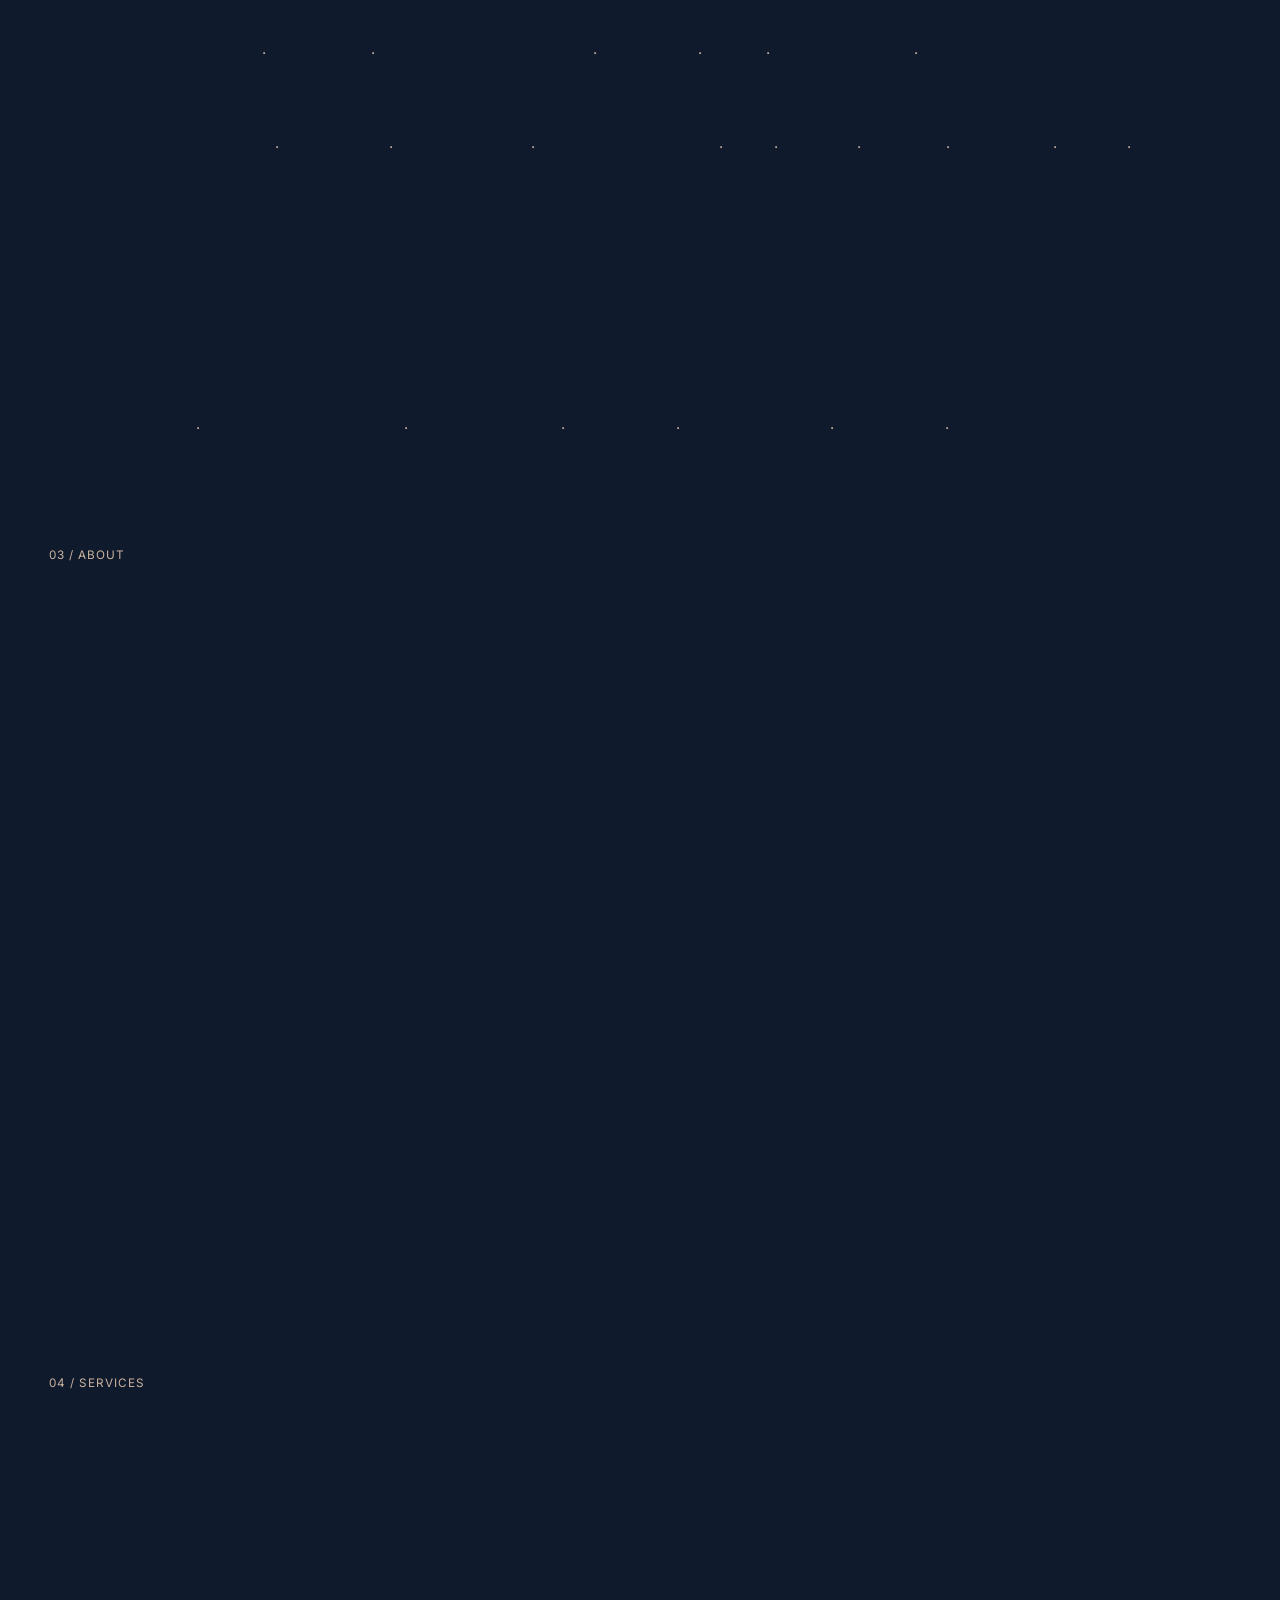
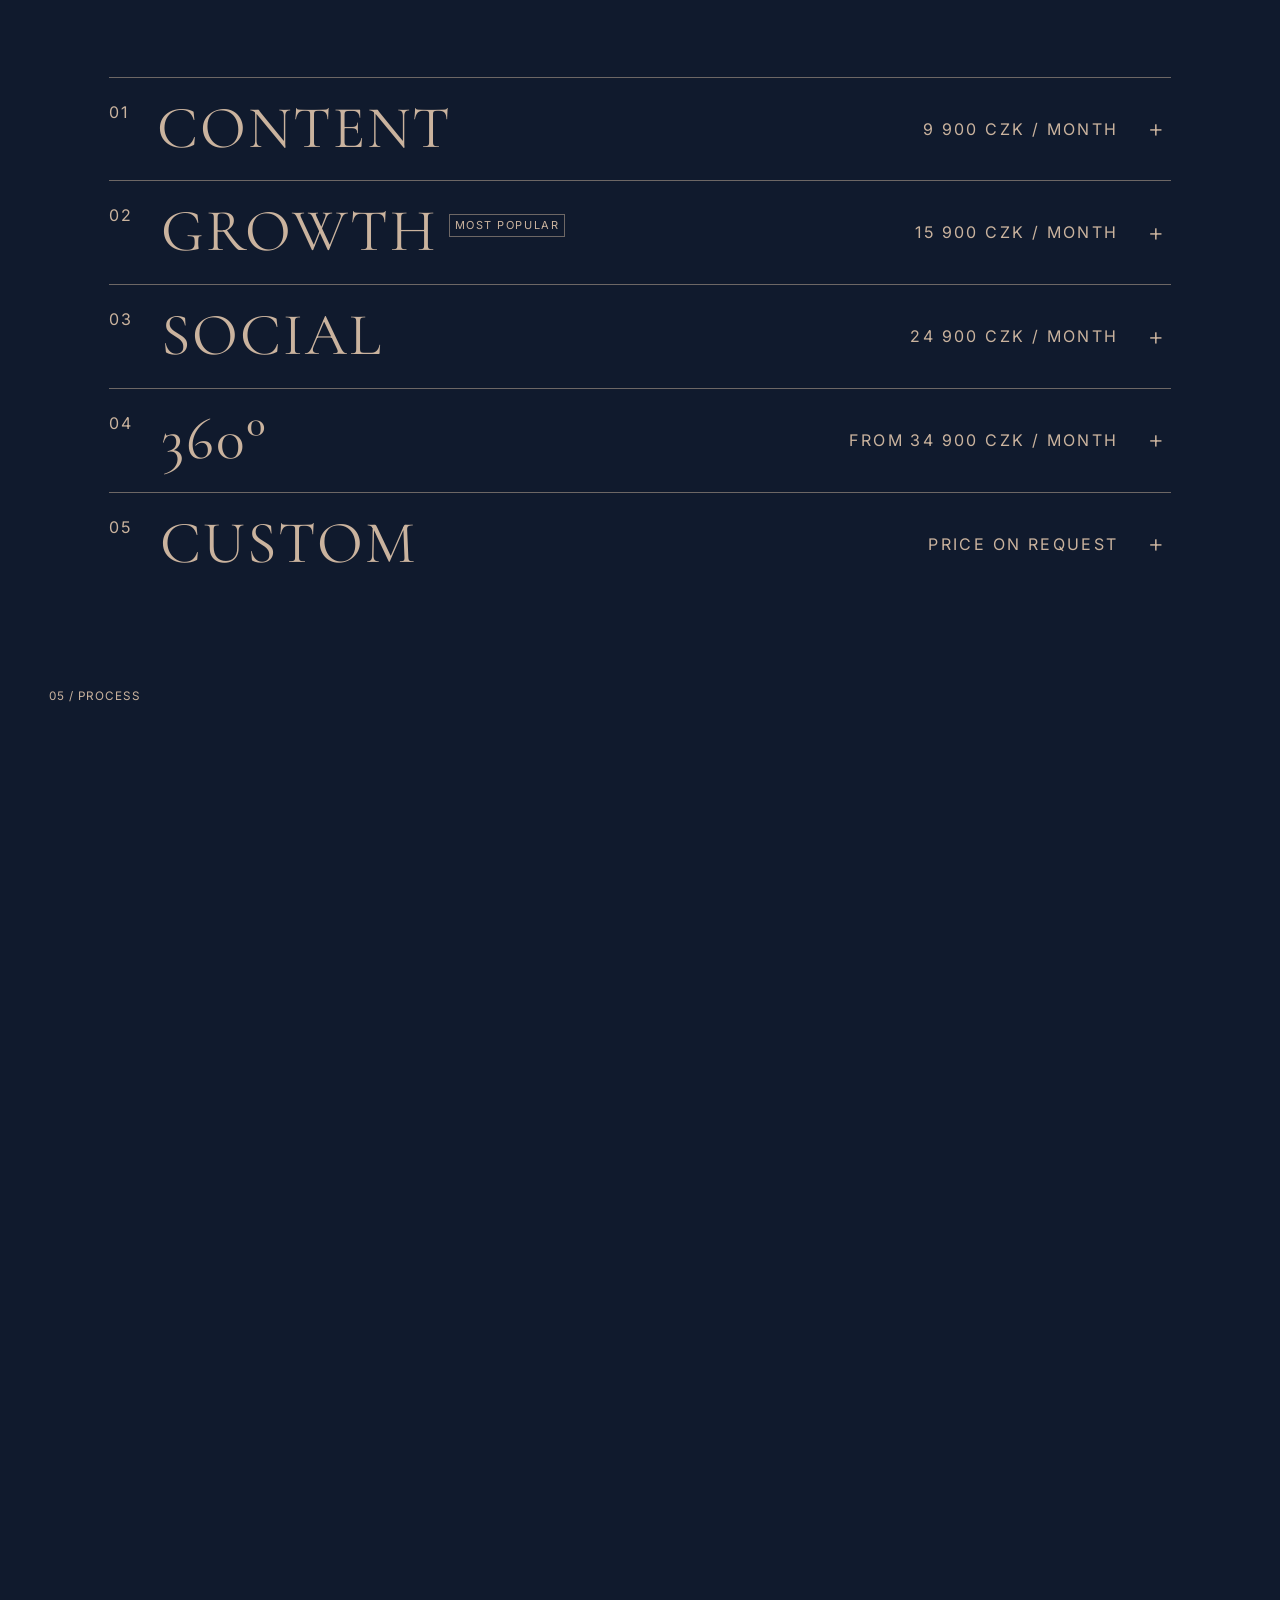
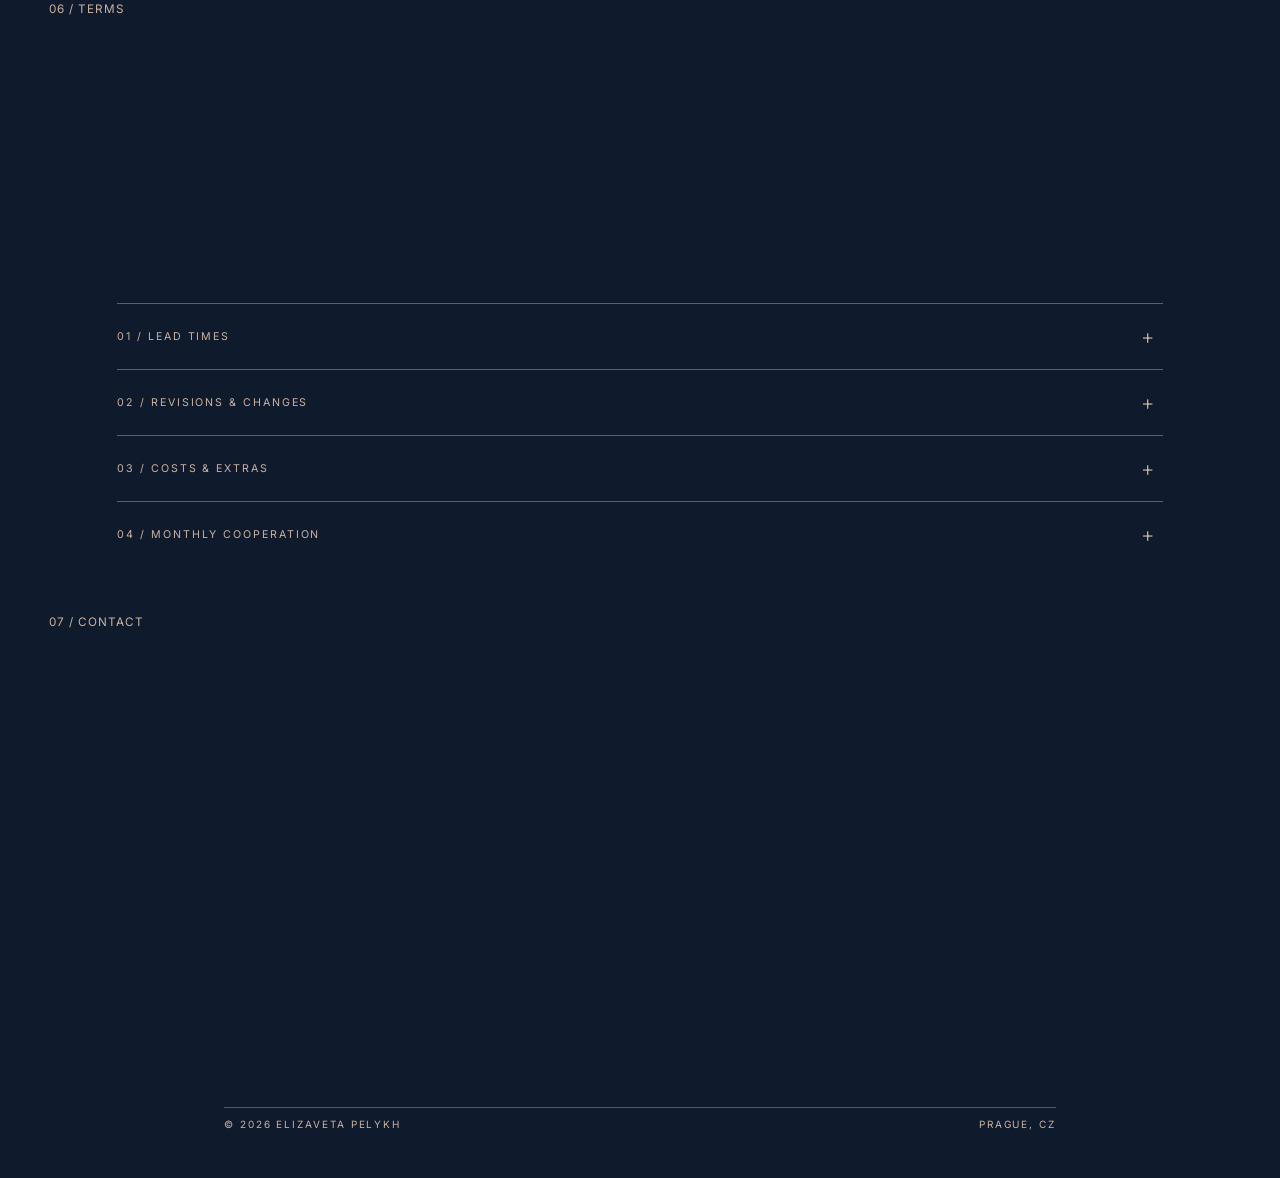
==== commit 1b9d1da3: "Linkedin adjustments" ====
--- a/index.html
+++ b/index.html
@@ -2,7 +2,23 @@
 <html lang="en">
 <head>
 <meta charset="utf-8"><meta name="viewport" content="width=device-width,initial-scale=1">
-<title>Elizaveta Pelykh — Social Media & Content</title>
+<title>Elizaveta Pelykh — Social Media & Content Specialist</title>
+<meta name="description" content="Portfolio of Elizaveta Pelykh — Prague-based Social Media & Content Specialist working across strategy, content creation, paid social and influencer marketing.">
+<link rel="canonical" href="https://elizaveta-pelykh-portfolio.vercel.app/">
+<meta property="og:type" content="website">
+<meta property="og:title" content="Elizaveta Pelykh — Social Media & Content Specialist">
+<meta property="og:description" content="Social media strategy, content creation, paid social and influencer marketing. Selected work and portfolio.">
+<meta property="og:url" content="https://elizaveta-pelykh-portfolio.vercel.app/">
+<meta property="og:image" content="https://elizaveta-pelykh-portfolio.vercel.app/assets/og-preview.jpg">
+<meta property="og:image:width" content="1200">
+<meta property="og:image:height" content="630">
+<meta property="og:image:type" content="image/jpeg">
+<meta property="og:image:alt" content="Elizaveta Pelykh — Social Media, Content, Paid and Influencers — Prague, CZ">
+<meta name="twitter:card" content="summary_large_image">
+<meta name="twitter:title" content="Elizaveta Pelykh — Social Media & Content Specialist">
+<meta name="twitter:description" content="Social media strategy, content creation, paid social and influencer marketing. Selected work and portfolio.">
+<meta name="twitter:image" content="https://elizaveta-pelykh-portfolio.vercel.app/assets/og-preview.jpg">
+<meta name="twitter:image:alt" content="Elizaveta Pelykh — Social Media, Content, Paid and Influencers — Prague, CZ">
 <link rel="preconnect" href="https://fonts.googleapis.com"><link rel="preconnect" href="https://fonts.gstatic.com" crossorigin>
 <link href="https://fonts.googleapis.com/css2?family=Cormorant+Garamond:ital,wght@0,400;1,400&family=Inter:wght@400;500&display=swap" rel="stylesheet">
 <link rel="stylesheet" href="assets/style.css">
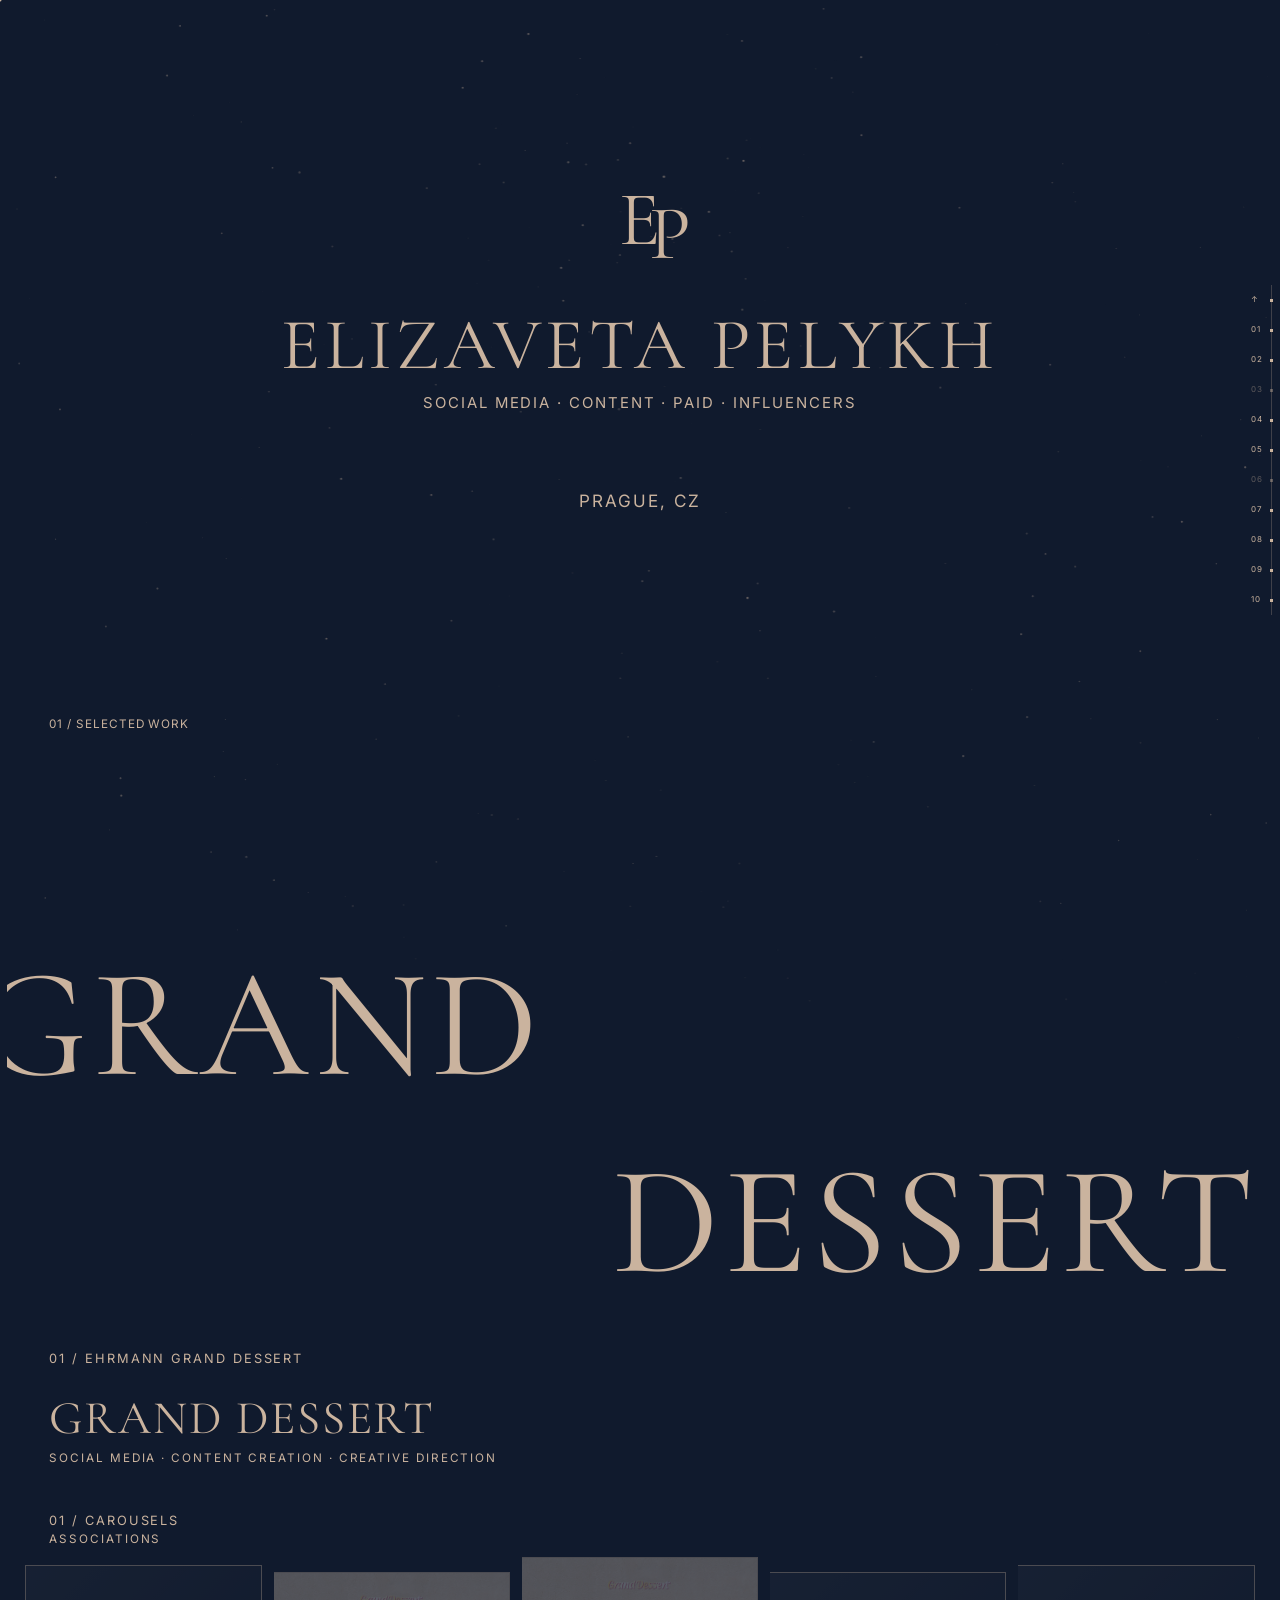
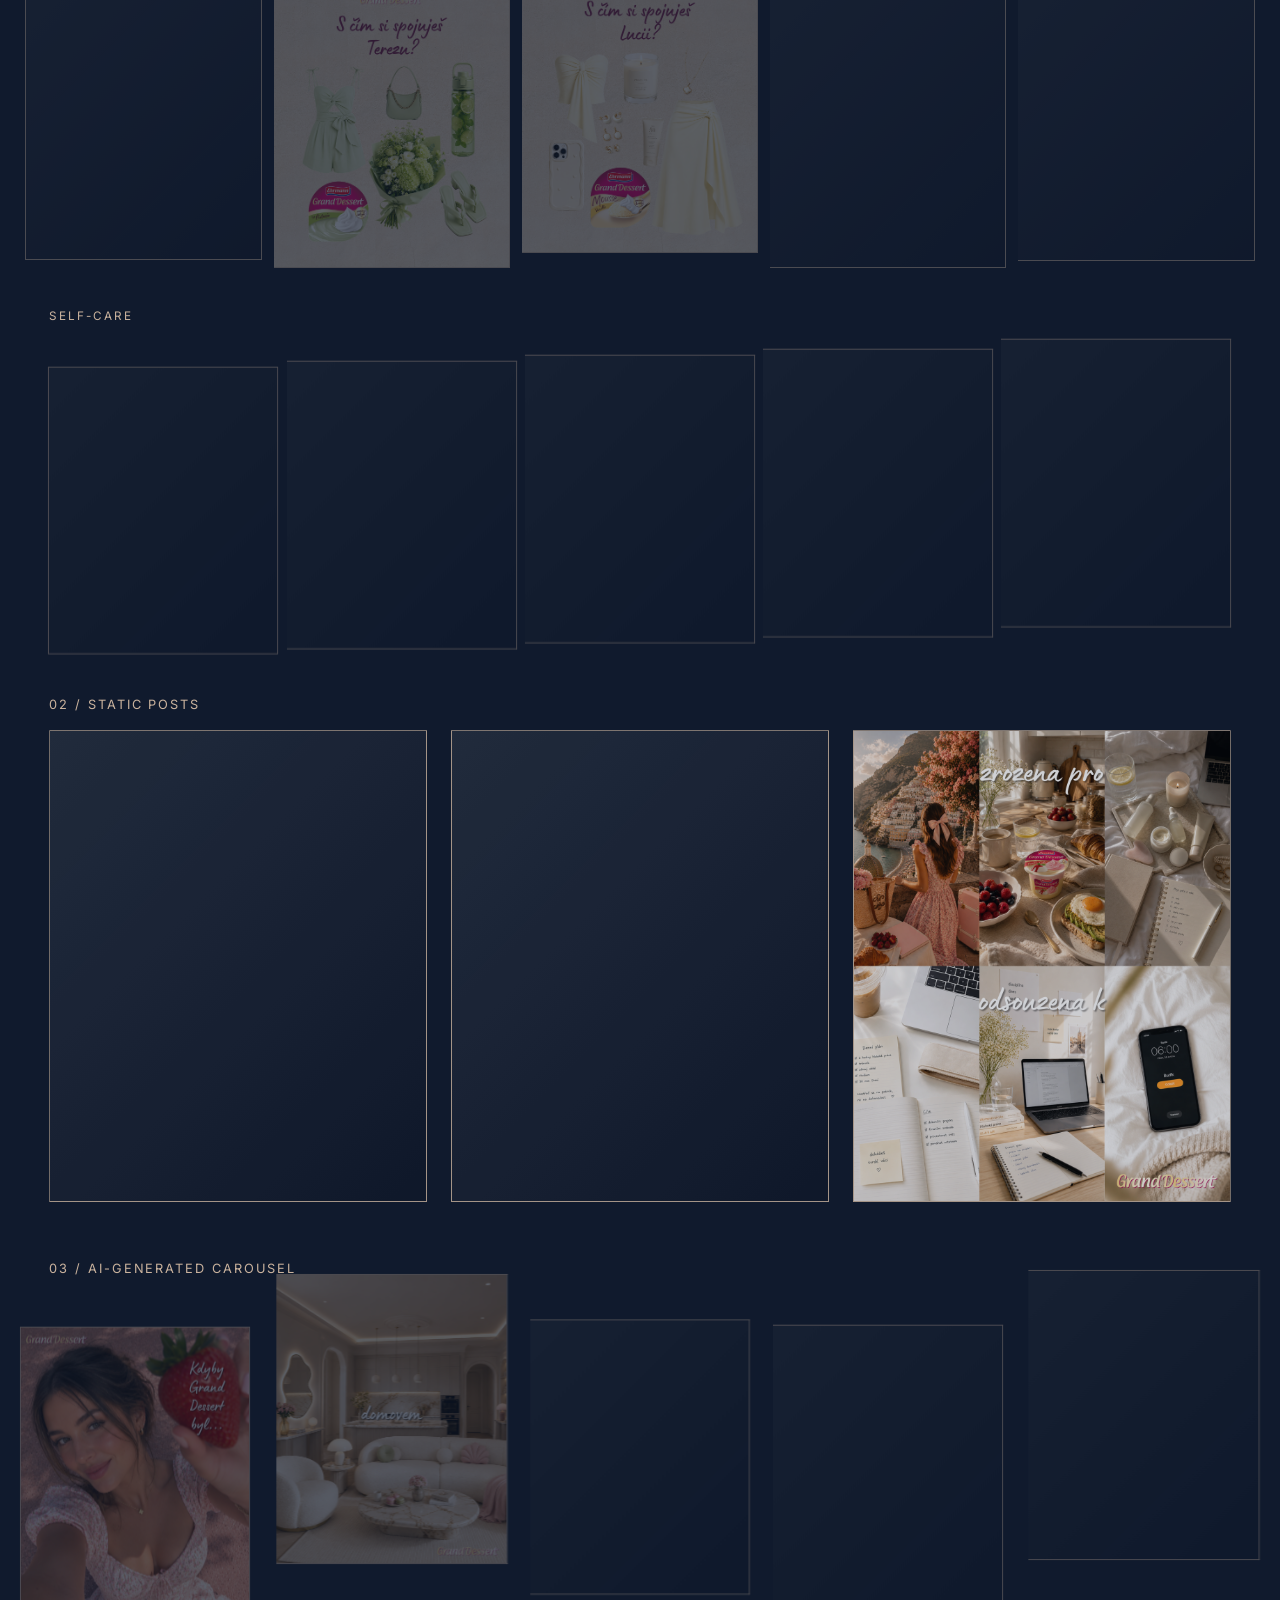
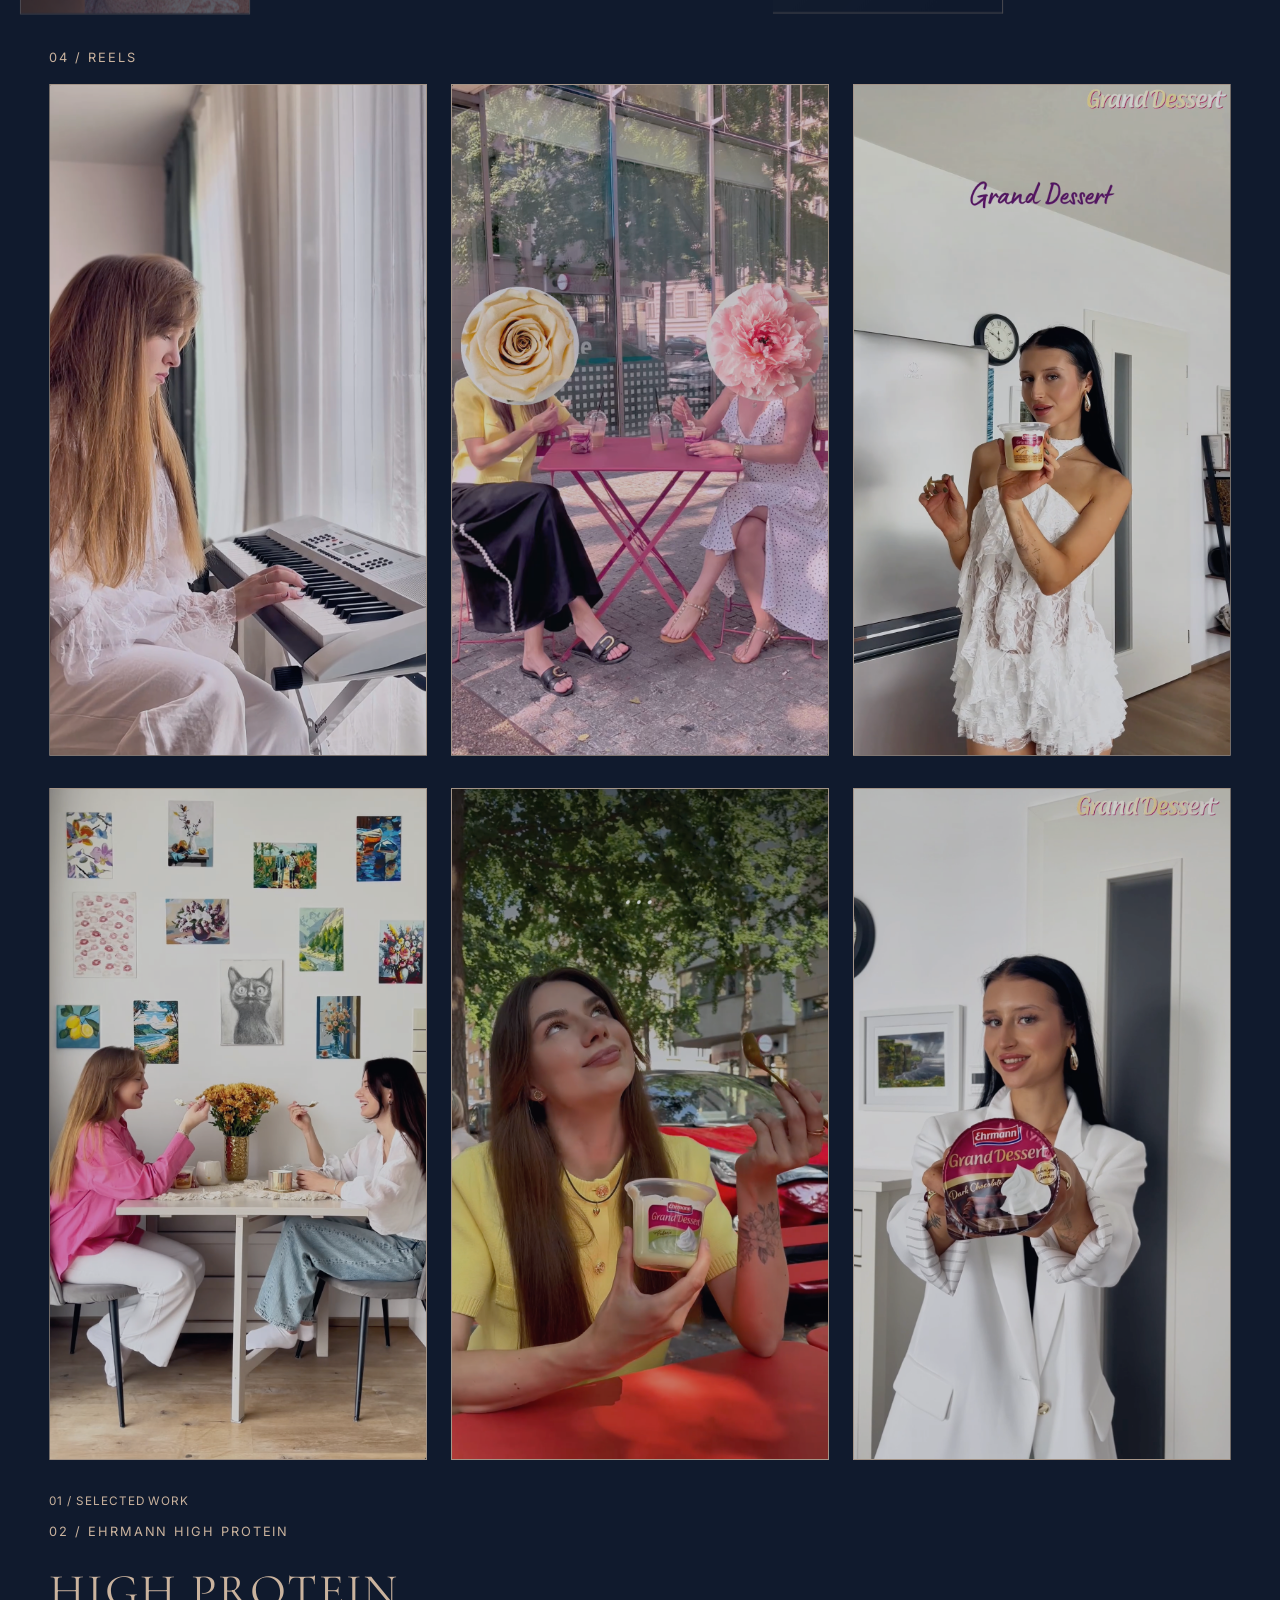
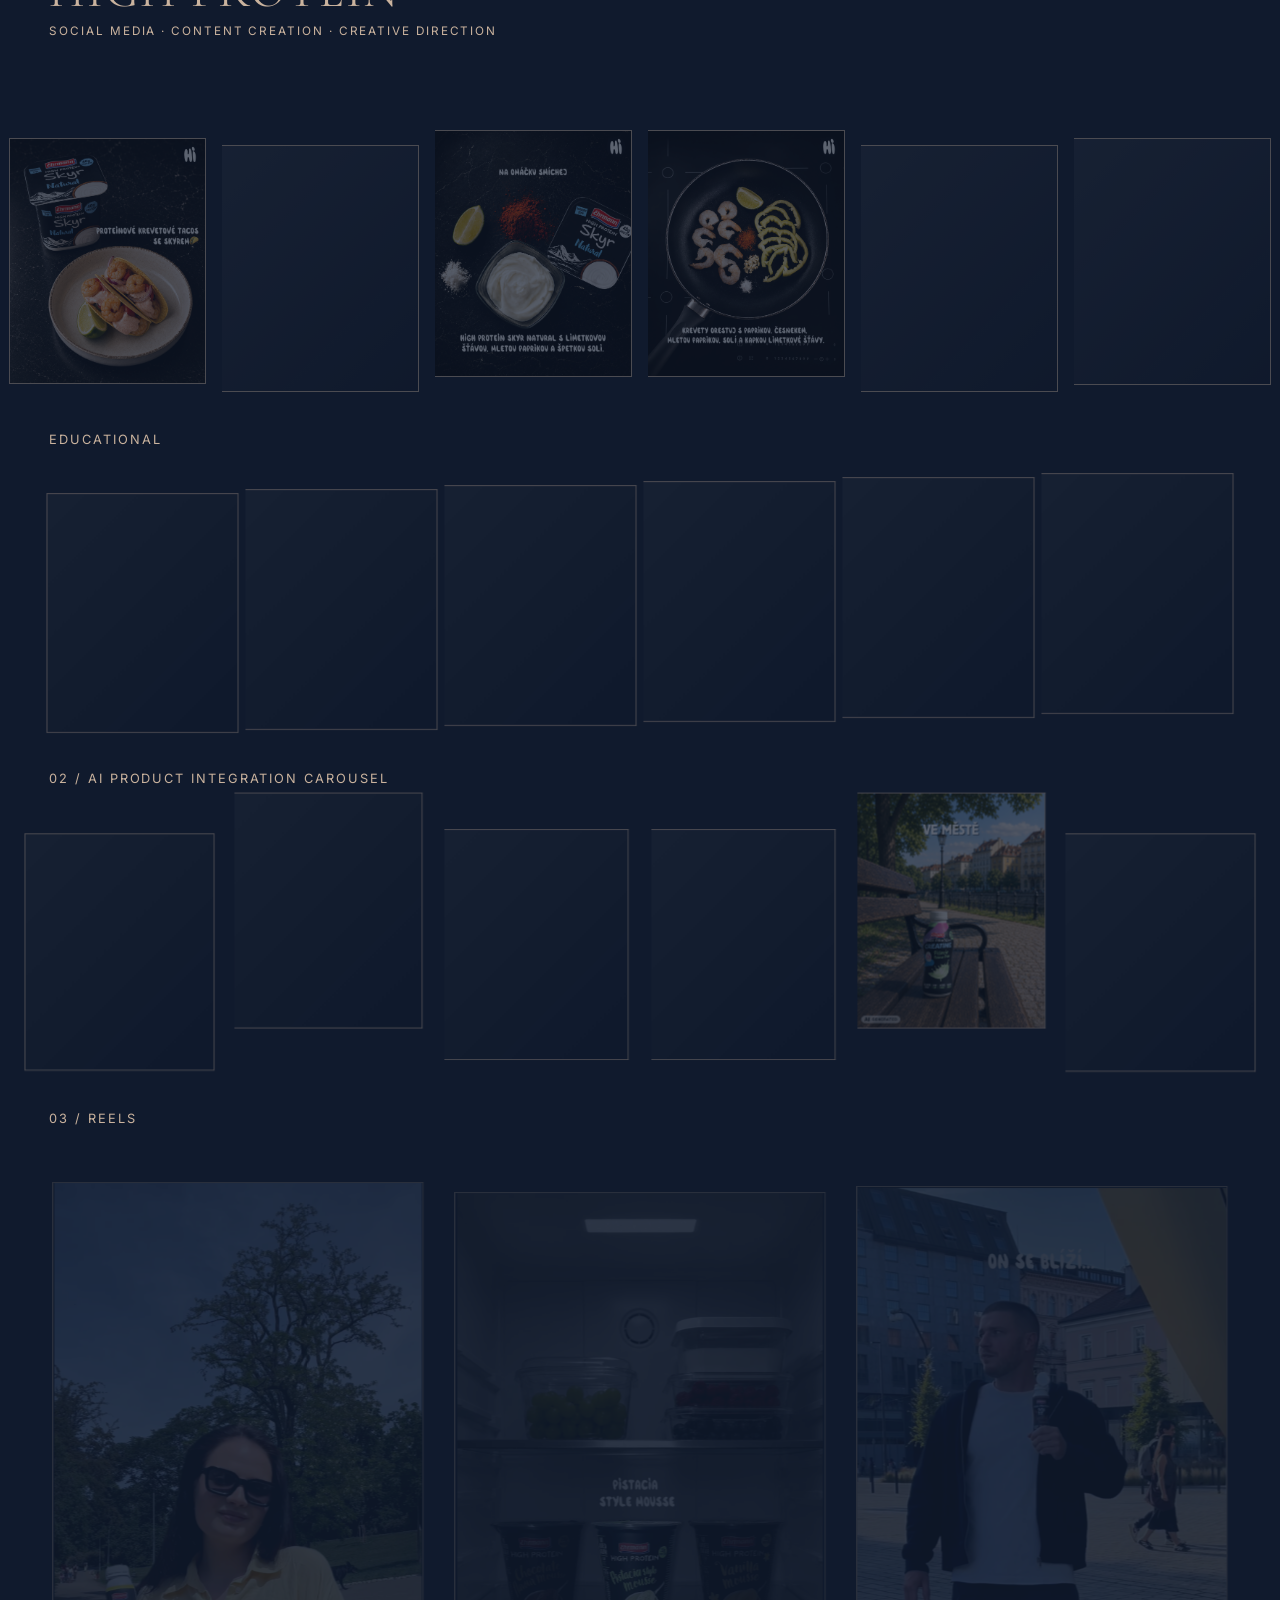
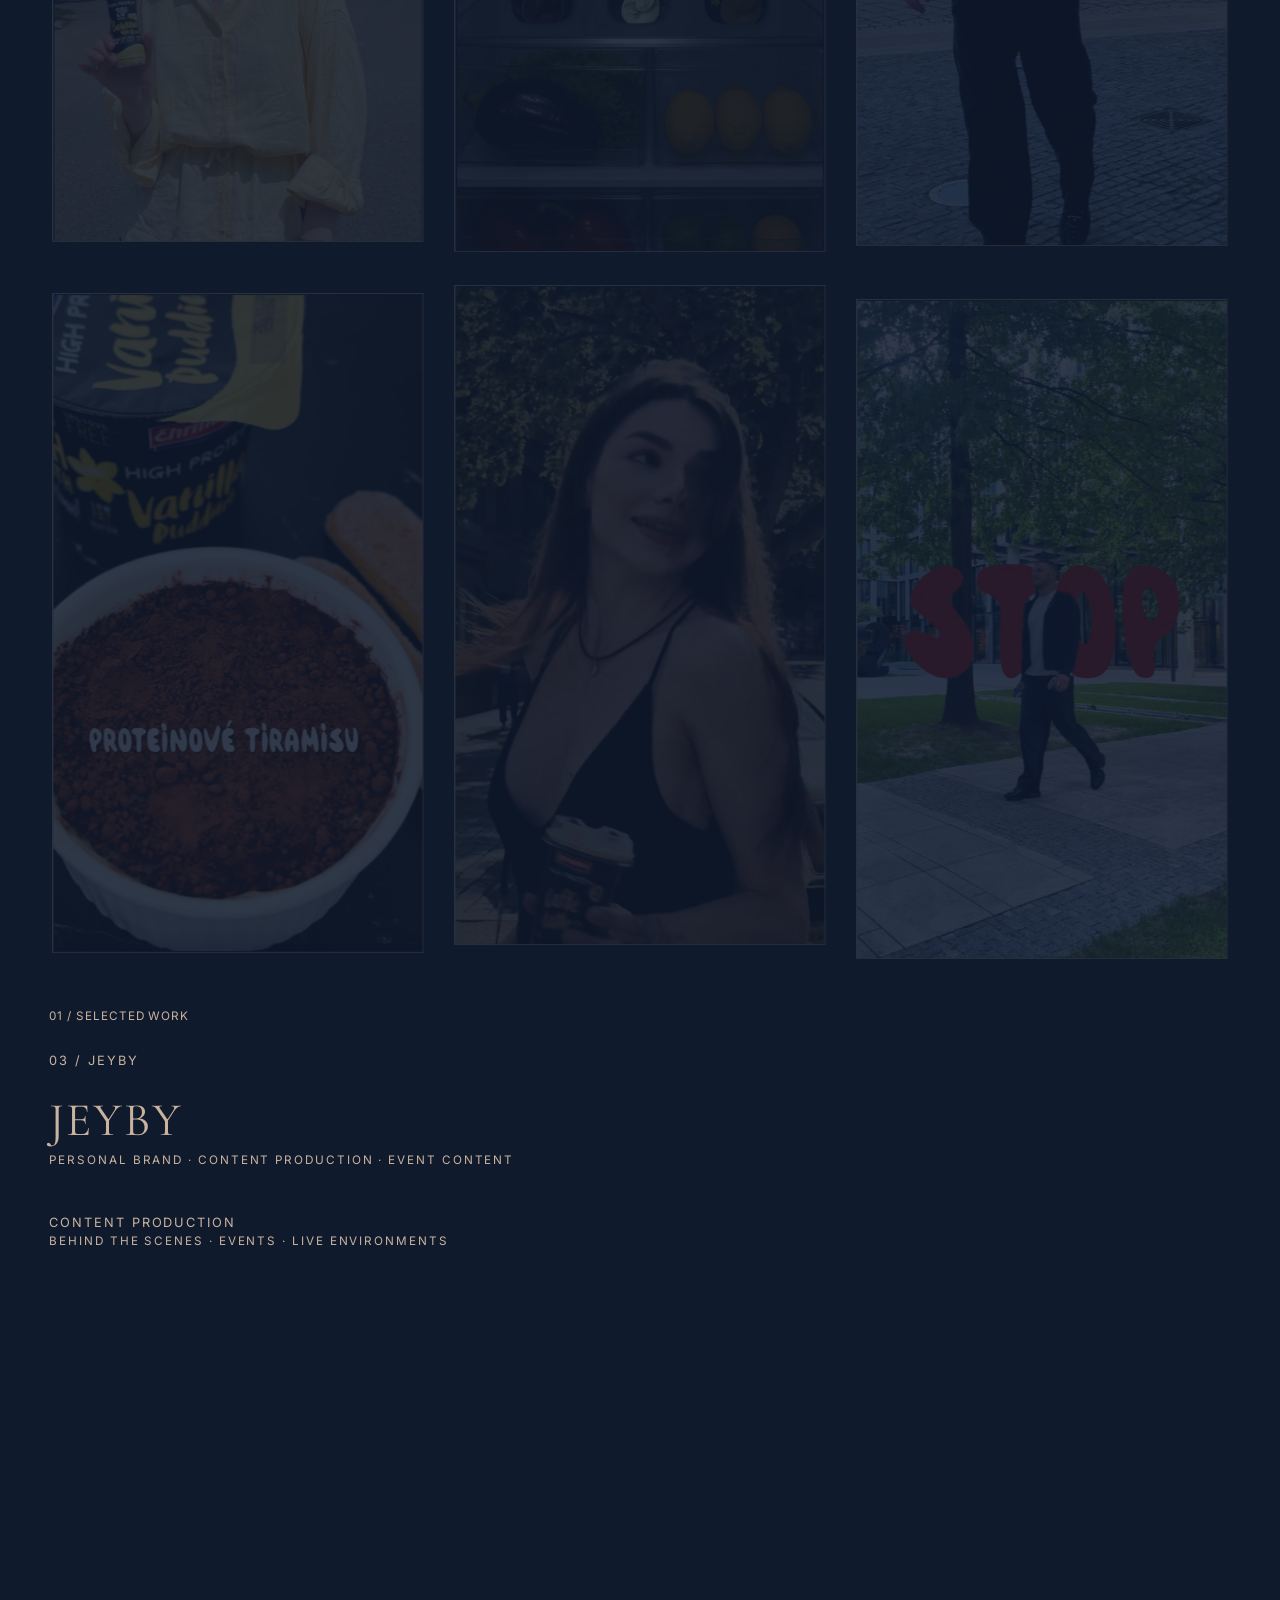
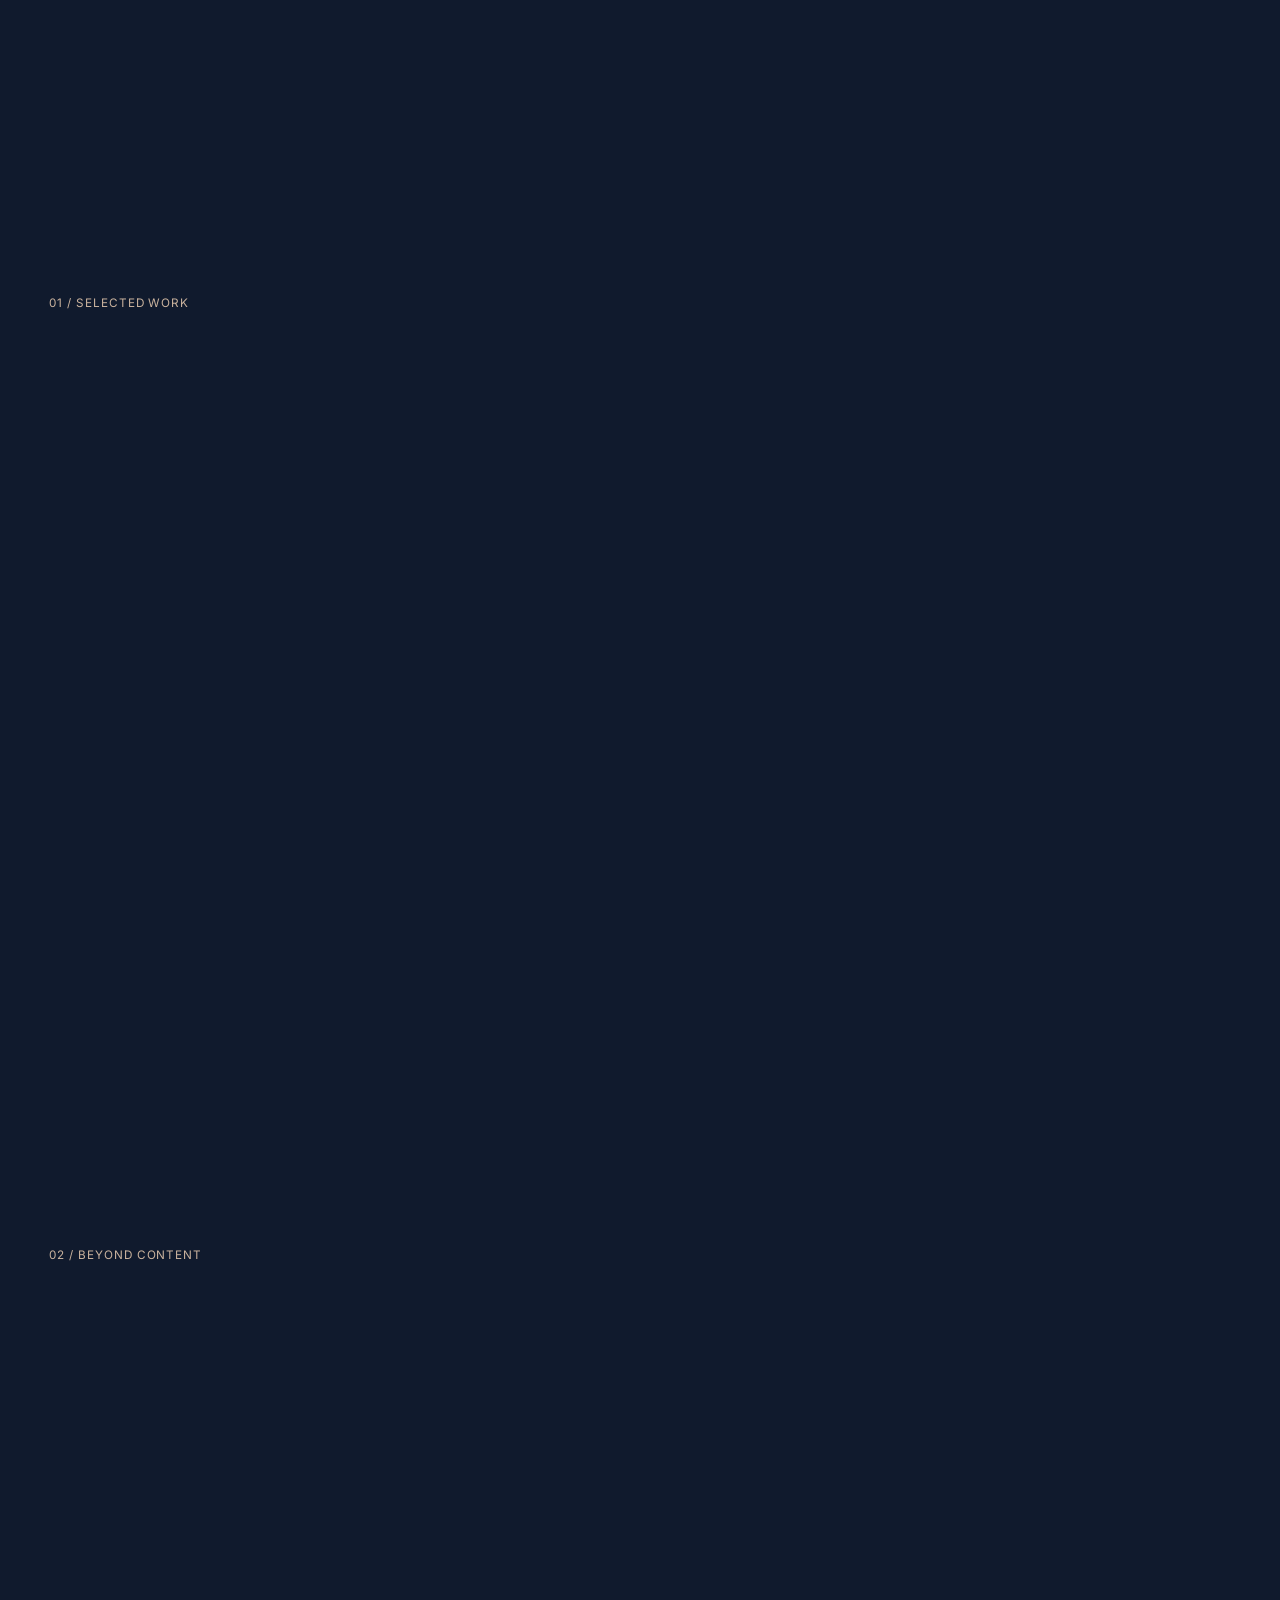
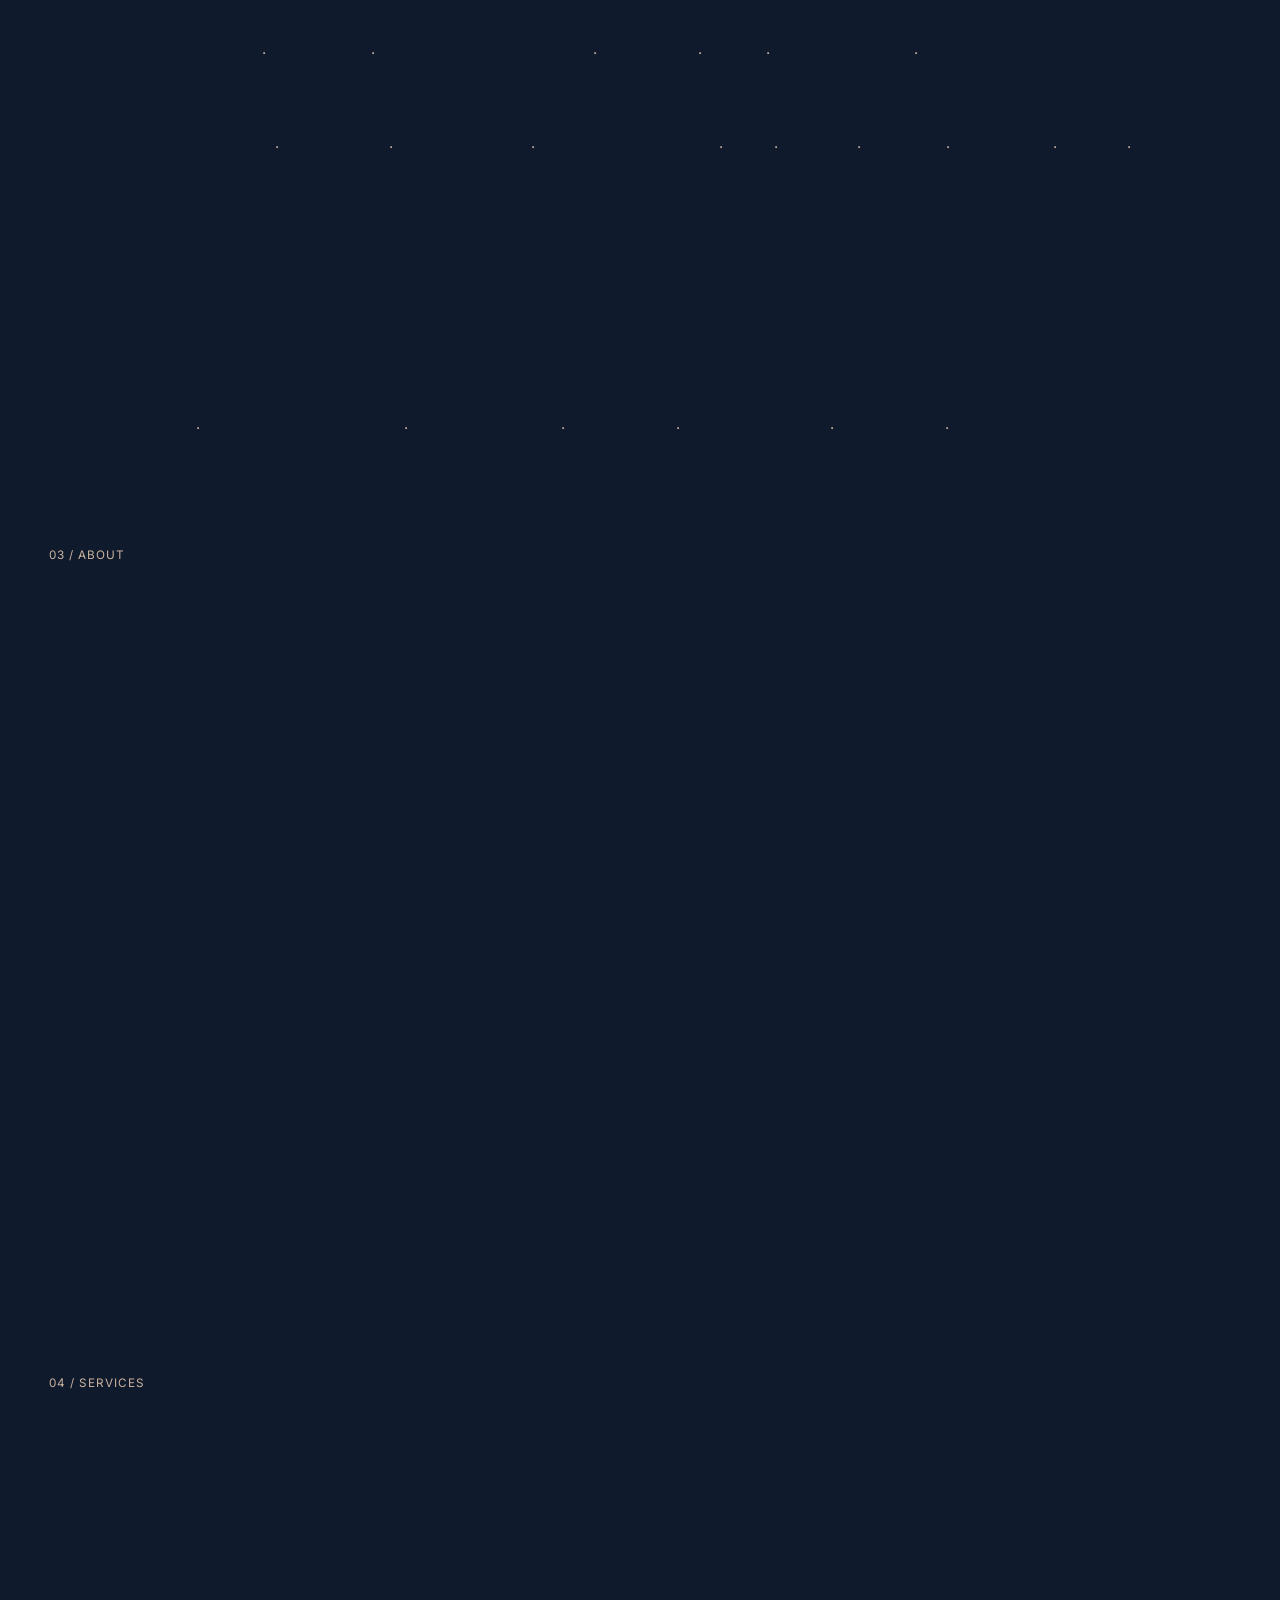
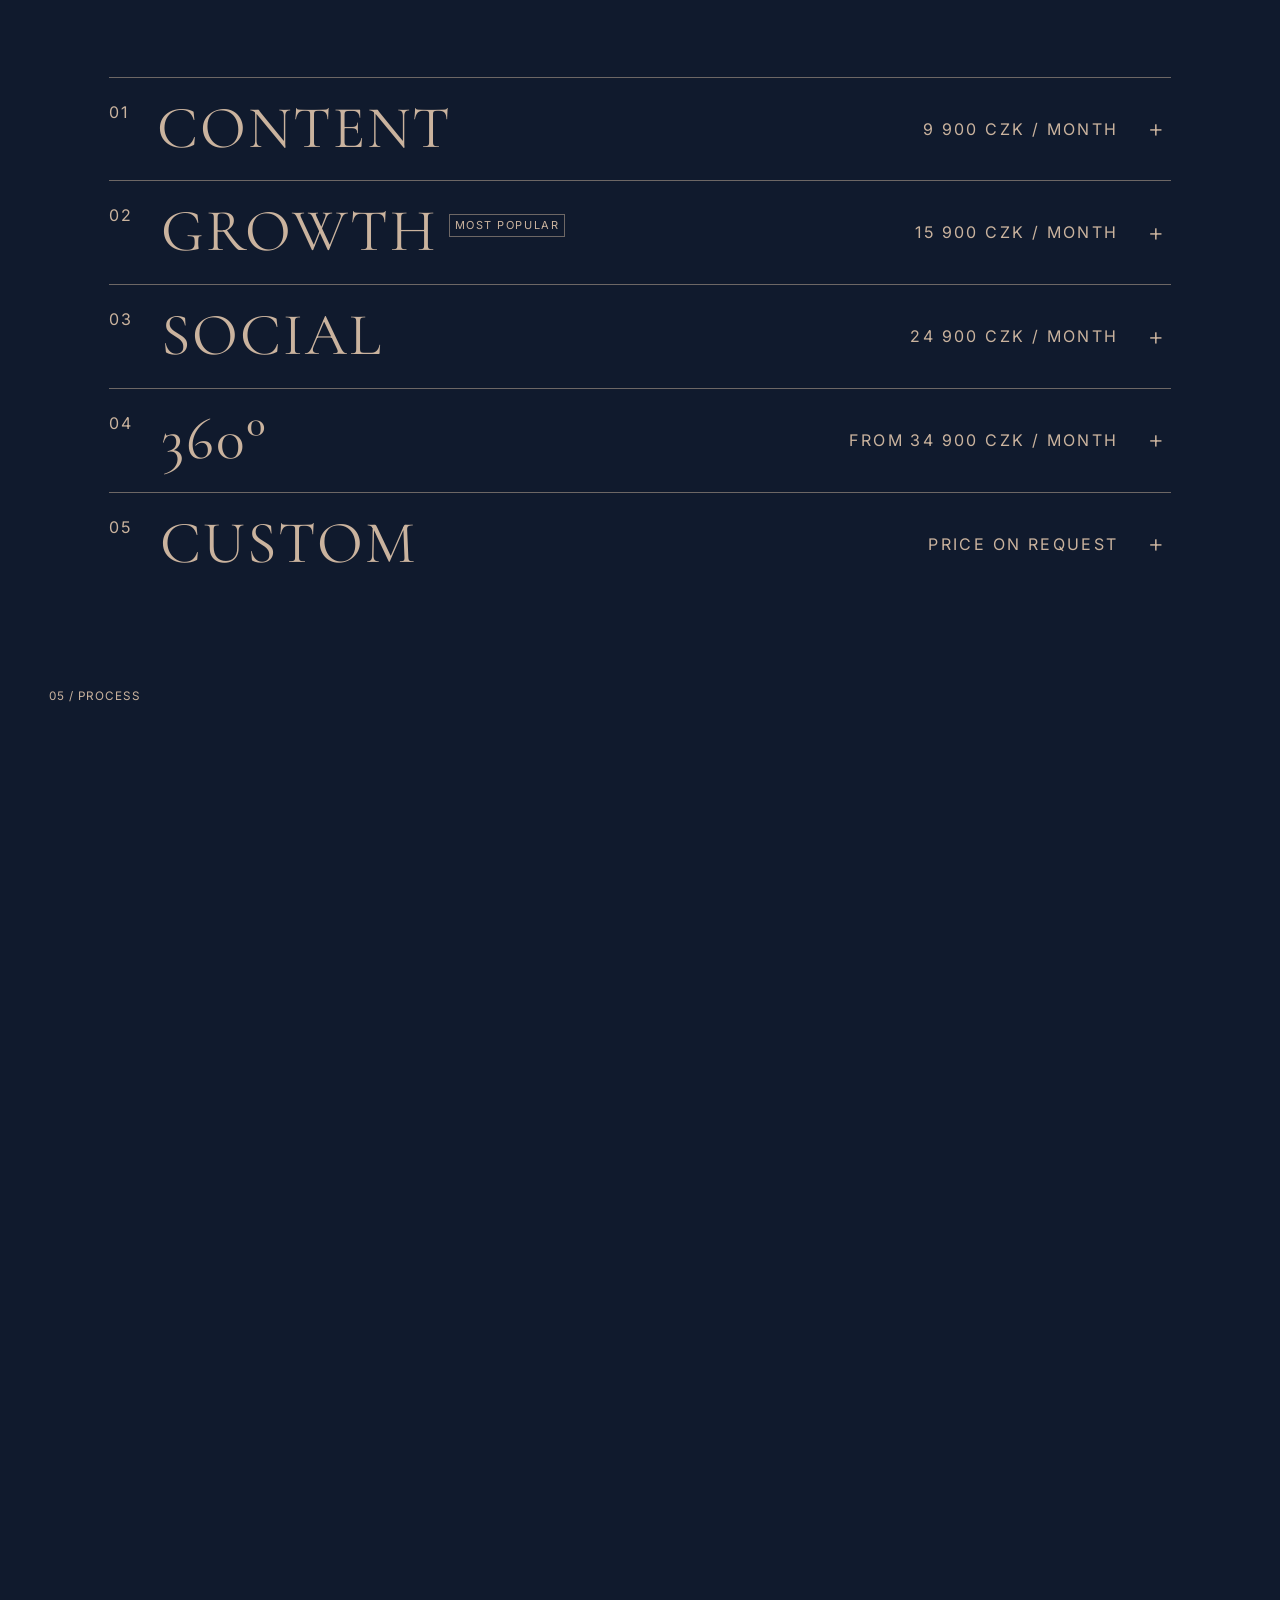
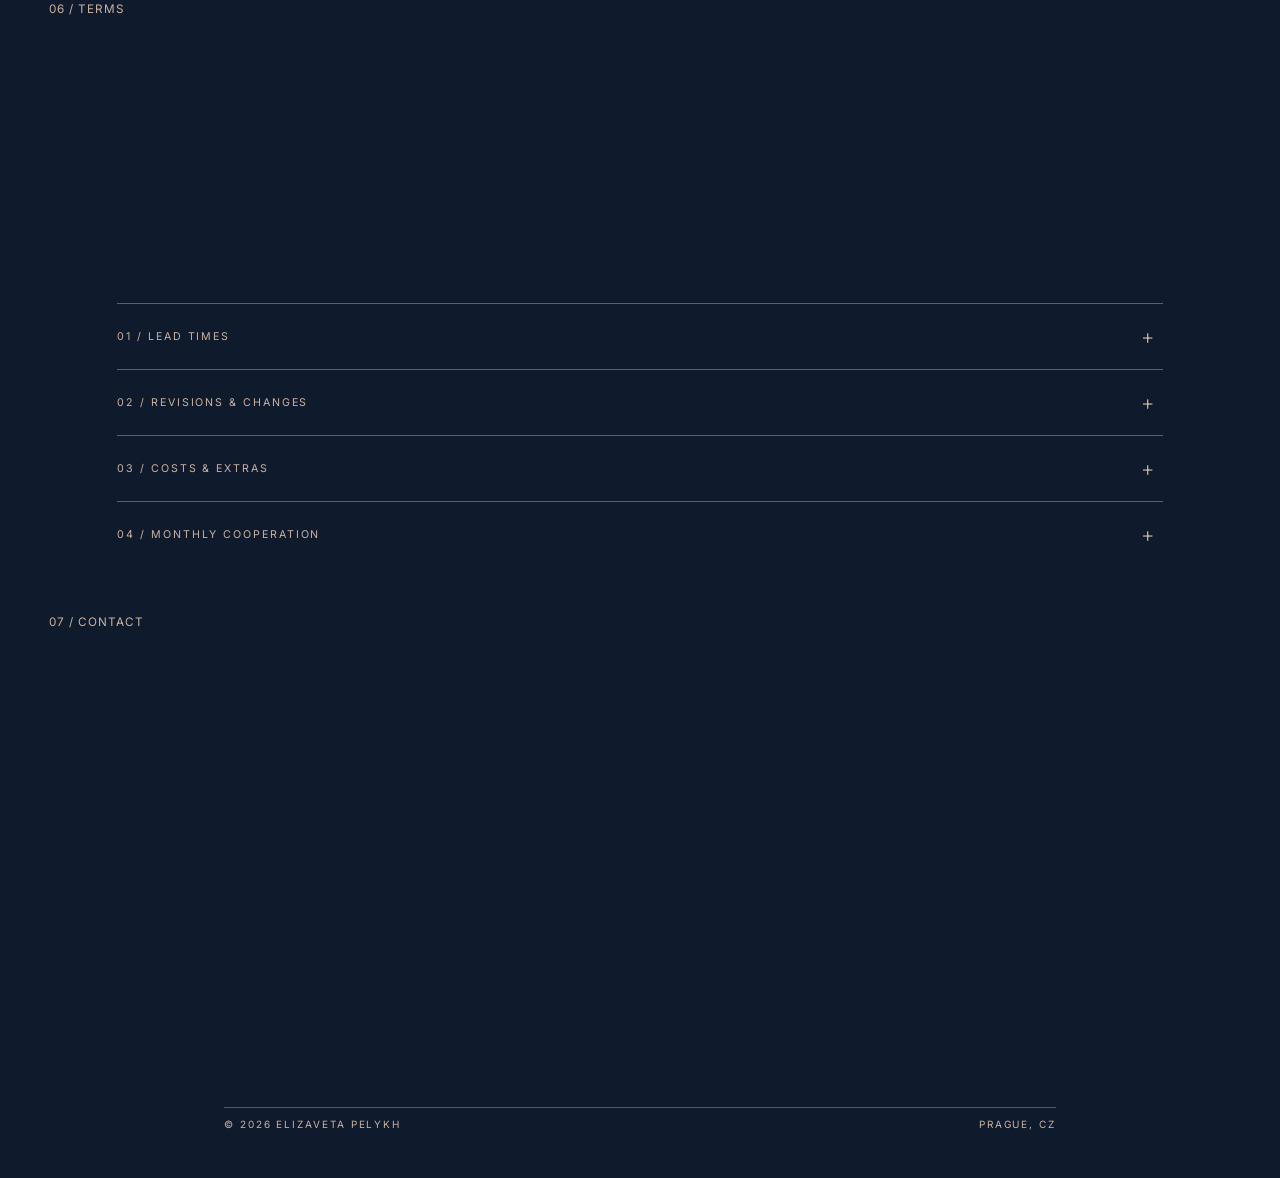
==== commit c5fda24d: "Final text adjustments" ====
--- a/index.html
+++ b/index.html
@@ -53,10 +53,10 @@
 <div class="media grand-real-media carousel-slot" data-media="grand-ai-04" aria-label="AI Carousel visual 4"><img src="assets/Grand%20Dessert/AI-generated%20carousel/04.png" alt="" width="1080" height="1350" loading="lazy" decoding="async"></div>
 <div class="media grand-real-media carousel-slot" data-media="grand-ai-05" aria-label="AI Carousel visual 5"><img src="assets/Grand%20Dessert/AI-generated%20carousel/05.png" alt="" width="1080" height="1350" loading="lazy" decoding="async"></div>
 </div></div>
-<div class="case-block"><div class="label">04 / REELS<br><small>SHORT-FORM VIDEOS</small></div><div class="grid three two-rows" data-media-focus-group><div class="media grand-real-media reel" data-media="grand-reel-1" data-media-focus-item tabindex="0" aria-label="Grand Dessert Reel 01"><video src="assets/Grand%20Dessert/Reels/01.mp4" poster="assets/Grand%20Dessert/Reels/01%20-%20cover.png" muted playsinline preload="none" aria-hidden="true"></video><img class="grand-reel-cover" src="assets/Grand%20Dessert/Reels/01%20-%20cover.png" alt="" loading="lazy" decoding="async"></div><div class="media grand-real-media reel" data-media="grand-reel-2" data-media-focus-item tabindex="0" aria-label="Grand Dessert Reel 02"><video src="assets/Grand%20Dessert/Reels/02.mp4" poster="assets/Grand%20Dessert/Reels/02%20-%20cover.png" muted playsinline preload="none" aria-hidden="true"></video><img class="grand-reel-cover" src="assets/Grand%20Dessert/Reels/02%20-%20cover.png" alt="" loading="lazy" decoding="async"></div><div class="media grand-real-media reel" data-media="grand-reel-3" data-media-focus-item tabindex="0" aria-label="Grand Dessert Reel 03"><video src="assets/Grand%20Dessert/Reels/03.mp4" poster="assets/Grand%20Dessert/Reels/03%20-%20cover.png" muted playsinline preload="none" aria-hidden="true"></video><img class="grand-reel-cover" src="assets/Grand%20Dessert/Reels/03%20-%20cover.png" alt="" loading="lazy" decoding="async"></div><div class="media grand-real-media reel" data-media="grand-reel-4" data-media-focus-item tabindex="0" aria-label="Grand Dessert Reel 04"><video src="assets/Grand%20Dessert/Reels/04.mp4" poster="assets/Grand%20Dessert/Reels/04%20-%20cover.png" muted playsinline preload="none" aria-hidden="true"></video><img class="grand-reel-cover" src="assets/Grand%20Dessert/Reels/04%20-%20cover.png" alt="" loading="lazy" decoding="async"></div><div class="media grand-real-media reel" data-media="grand-reel-5" data-media-focus-item tabindex="0" aria-label="Grand Dessert Reel 05"><video src="assets/Grand%20Dessert/Reels/05.mp4" poster="assets/Grand%20Dessert/Reels/05%20-%20cover.png" muted playsinline preload="none" aria-hidden="true"></video><img class="grand-reel-cover" src="assets/Grand%20Dessert/Reels/05%20-%20cover.png" alt="" loading="lazy" decoding="async"></div><div class="media grand-real-media reel" data-media="grand-reel-6" data-media-focus-item tabindex="0" aria-label="Grand Dessert Reel 06"><video src="assets/Grand%20Dessert/Reels/06.mp4" poster="assets/Grand%20Dessert/Reels/06%20-%20cover.png" muted playsinline preload="none" aria-hidden="true"></video><img class="grand-reel-cover" src="assets/Grand%20Dessert/Reels/06%20-%20cover.png" alt="" loading="lazy" decoding="async"></div></div></div>
+<div class="case-block"><div class="label">04 / REELS</div><div class="grid three two-rows" data-media-focus-group><div class="media grand-real-media reel" data-media="grand-reel-1" data-media-focus-item tabindex="0" aria-label="Grand Dessert Reel 01"><video src="assets/Grand%20Dessert/Reels/01.mp4" poster="assets/Grand%20Dessert/Reels/01%20-%20cover.png" muted playsinline preload="none" aria-hidden="true"></video><img class="grand-reel-cover" src="assets/Grand%20Dessert/Reels/01%20-%20cover.png" alt="" loading="lazy" decoding="async"></div><div class="media grand-real-media reel" data-media="grand-reel-2" data-media-focus-item tabindex="0" aria-label="Grand Dessert Reel 02"><video src="assets/Grand%20Dessert/Reels/02.mp4" poster="assets/Grand%20Dessert/Reels/02%20-%20cover.png" muted playsinline preload="none" aria-hidden="true"></video><img class="grand-reel-cover" src="assets/Grand%20Dessert/Reels/02%20-%20cover.png" alt="" loading="lazy" decoding="async"></div><div class="media grand-real-media reel" data-media="grand-reel-3" data-media-focus-item tabindex="0" aria-label="Grand Dessert Reel 03"><video src="assets/Grand%20Dessert/Reels/03.mp4" poster="assets/Grand%20Dessert/Reels/03%20-%20cover.png" muted playsinline preload="none" aria-hidden="true"></video><img class="grand-reel-cover" src="assets/Grand%20Dessert/Reels/03%20-%20cover.png" alt="" loading="lazy" decoding="async"></div><div class="media grand-real-media reel" data-media="grand-reel-4" data-media-focus-item tabindex="0" aria-label="Grand Dessert Reel 04"><video src="assets/Grand%20Dessert/Reels/04.mp4" poster="assets/Grand%20Dessert/Reels/04%20-%20cover.png" muted playsinline preload="none" aria-hidden="true"></video><img class="grand-reel-cover" src="assets/Grand%20Dessert/Reels/04%20-%20cover.png" alt="" loading="lazy" decoding="async"></div><div class="media grand-real-media reel" data-media="grand-reel-5" data-media-focus-item tabindex="0" aria-label="Grand Dessert Reel 05"><video src="assets/Grand%20Dessert/Reels/05.mp4" poster="assets/Grand%20Dessert/Reels/05%20-%20cover.png" muted playsinline preload="none" aria-hidden="true"></video><img class="grand-reel-cover" src="assets/Grand%20Dessert/Reels/05%20-%20cover.png" alt="" loading="lazy" decoding="async"></div><div class="media grand-real-media reel" data-media="grand-reel-6" data-media-focus-item tabindex="0" aria-label="Grand Dessert Reel 06"><video src="assets/Grand%20Dessert/Reels/06.mp4" poster="assets/Grand%20Dessert/Reels/06%20-%20cover.png" muted playsinline preload="none" aria-hidden="true"></video><img class="grand-reel-cover" src="assets/Grand%20Dessert/Reels/06%20-%20cover.png" alt="" loading="lazy" decoding="async"></div></div></div>
 </section>
 
-<section class="case navy" id="high-protein"><div class="section-no">01 / SELECTED WORK</div><div class="case-head reveal"><div>02 / EHRMANN HIGH PROTEIN</div><h3>HIGH PROTEIN</h3><small>SOCIAL MEDIA · CONTENT CREATION · CREATIVE DIRECTION</small></div><div class="case-block"><div class="label">01 / CAROUSELS</div><div class="media wide carousel-row" data-media="protein-carousel-1" data-carousel-assembly="recipe" data-protein-focus-group>
+<section class="case navy" id="high-protein"><div class="section-no">01 / SELECTED WORK</div><div class="case-head reveal"><div>02 / EHRMANN HIGH PROTEIN</div><h3>HIGH PROTEIN</h3><small>SOCIAL MEDIA · CONTENT CREATION · CREATIVE DIRECTION</small></div><div class="case-block"><div class="label">01 / CAROUSEL<br><small>RECIPE</small></div><div class="media wide carousel-row" data-media="protein-carousel-1" data-carousel-assembly="recipe" data-protein-focus-group>
 <div class="media carousel-slot" data-media="protein-recipe-01" data-protein-focus-item tabindex="0" aria-label="Recipe visual 1"><img src="assets/High%20Protein/Recipe/01.png" width="1080" height="1350" alt="" loading="lazy" decoding="async"></div>
 <div class="media carousel-slot" data-media="protein-recipe-02" data-protein-focus-item tabindex="0" aria-label="Recipe visual 2"><img src="assets/High%20Protein/Recipe/02.png" width="1080" height="1350" alt="" loading="lazy" decoding="async"></div>
 <div class="media carousel-slot" data-media="protein-recipe-03" data-protein-focus-item tabindex="0" aria-label="Recipe visual 3"><img src="assets/High%20Protein/Recipe/03.png" width="1080" height="1350" alt="" loading="lazy" decoding="async"></div>
